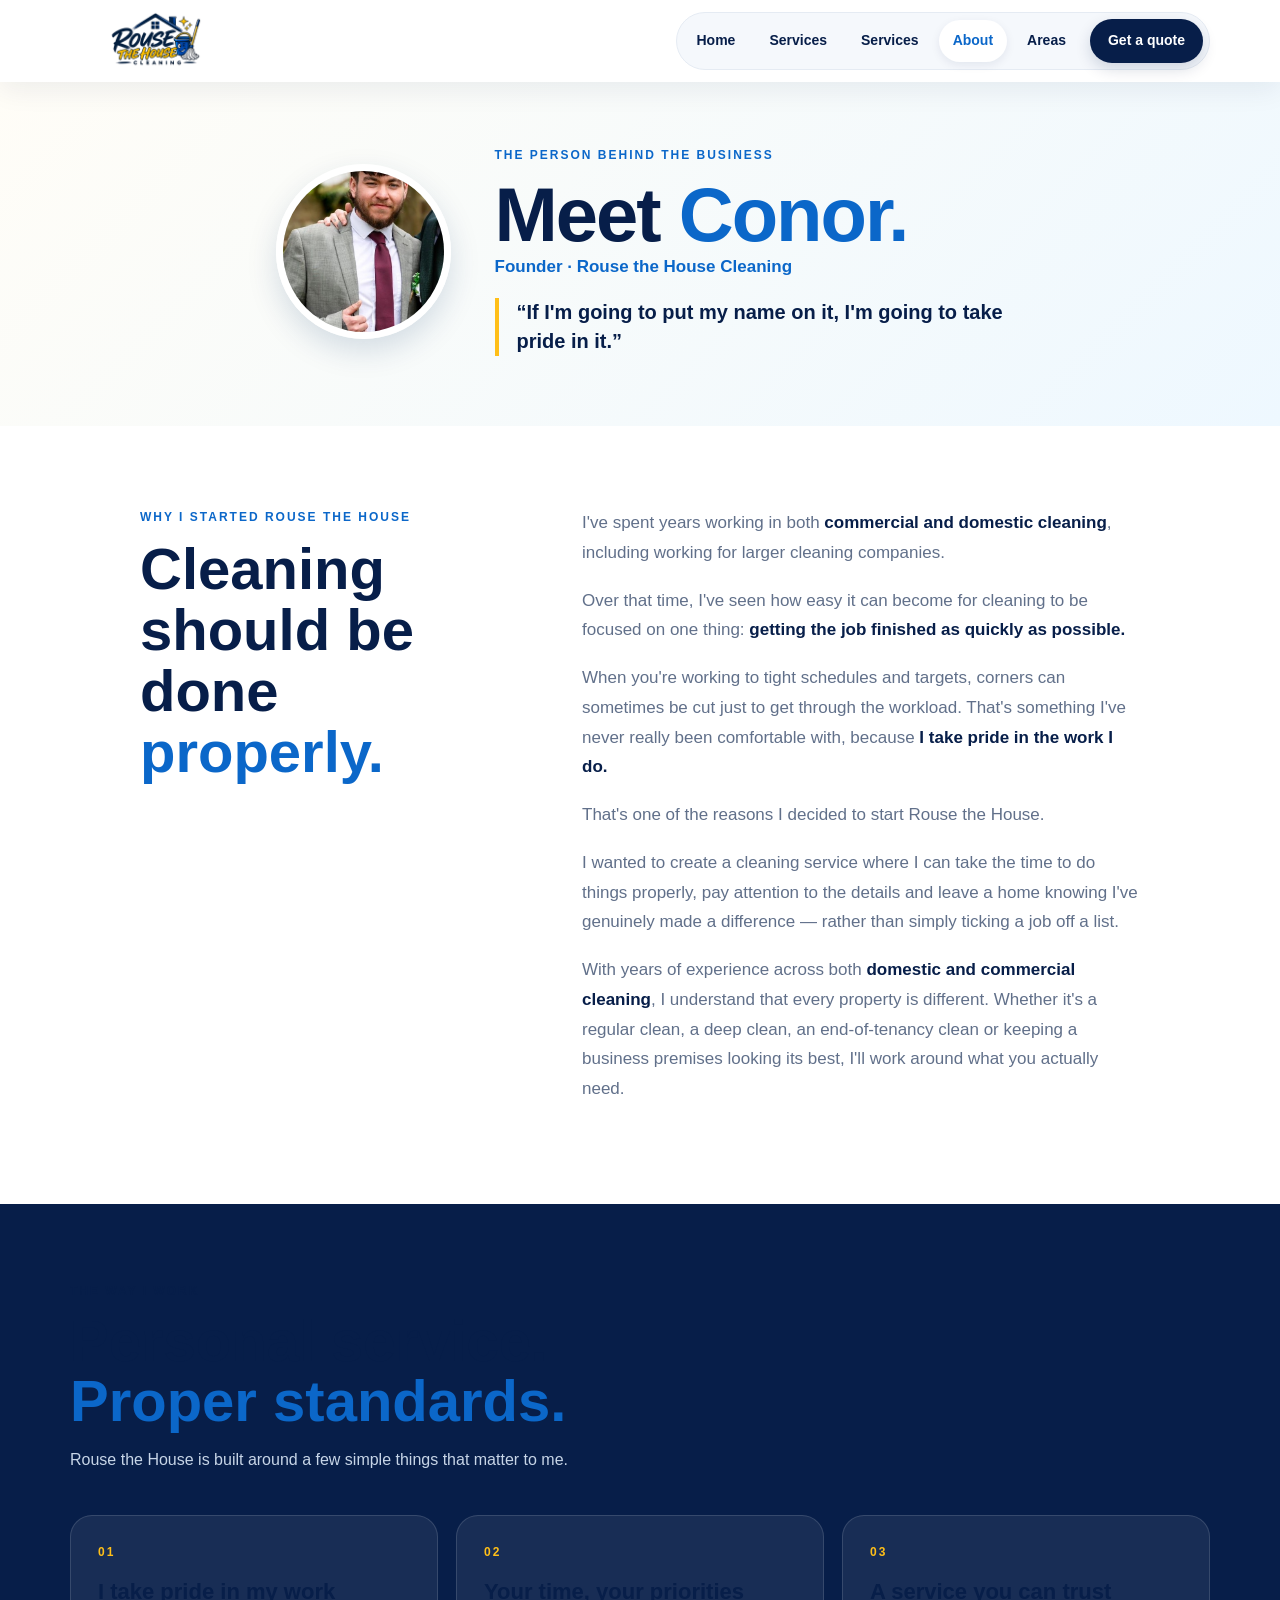
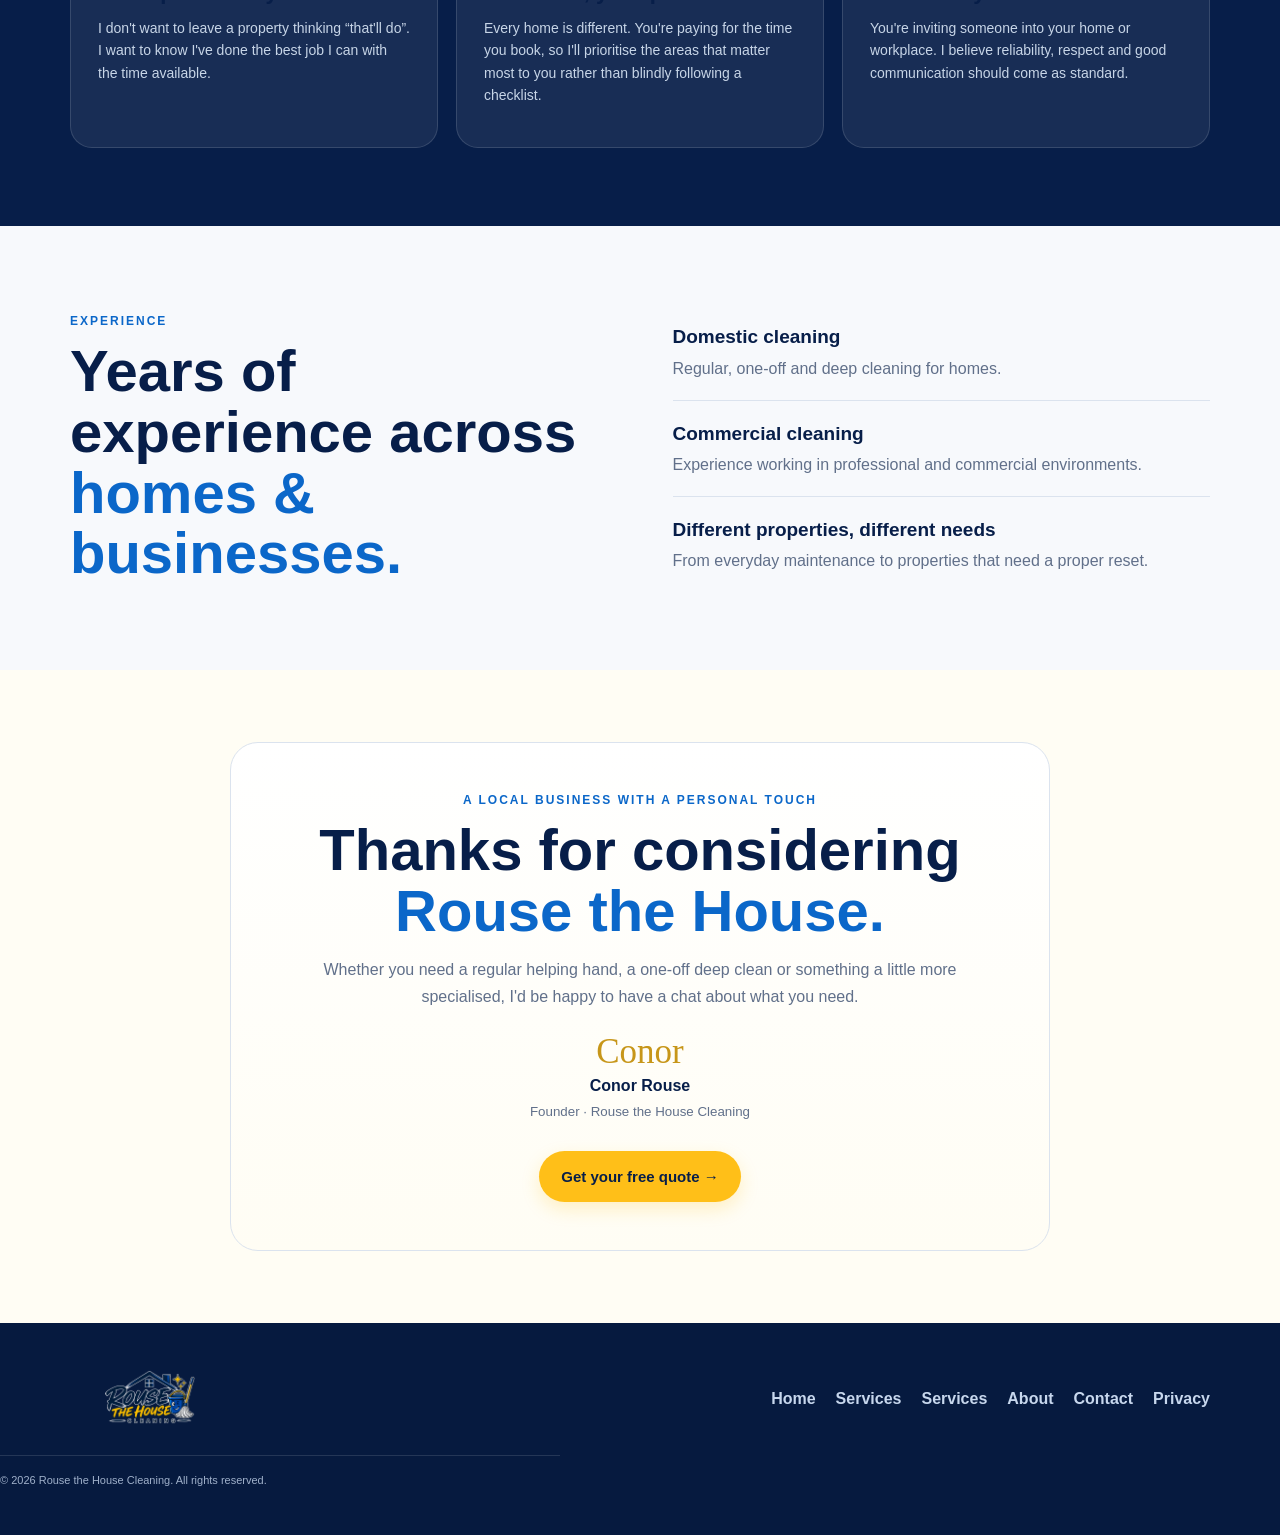
==== about.html @ fe98cf87 "Add files via upload" ====
<!doctype html>
<html lang="en-GB">
<head>
<meta charset="utf-8">
<meta name="viewport" content="width=device-width,initial-scale=1">
<meta name="description" content="Meet Conor, founder of Rouse the House Cleaning. Years of domestic and commercial cleaning experience, with pride in doing the job properly.">
<title>About Conor | Rouse the House Cleaning</title>
<link rel="stylesheet" href="style.css"><link rel="icon" type="image/png" href="favicon.png">
</head>
<body>

<header>
  <div class="wrap nav">
    <a class="brand" href="index.html">
      <img class="brandLogo" src="rouse-the-house-logo.png" alt="Rouse the House Cleaning">
    </a>
    <button class="menu" aria-label="Open navigation"><span></span><span></span><span></span></button>
    <nav>
      <a href="index.html">Home</a>
      <a href="index.html#services">Services</a>
      <a href="services.html">Services</a>
      <a class="active" href="about.html">About</a>
      <a href="index.html#areas">Areas</a>
      <a class="navbtn" href="index.html#contact">Get a quote</a>
    </nav>
  </div>
</header>

<main>

<section class="aboutIntro">
  <div class="wrap">
    <div class="aboutIntroInner">
      <div class="aboutPortrait">
        <img src="conor-about.jpg" alt="Conor Rouse, founder of Rouse the House Cleaning">
      </div>

      <div class="aboutIdentity">
        <p class="eyebrow blue">THE PERSON BEHIND THE BUSINESS</p>
        <h1>Meet <em>Conor.</em></h1>
        <h2>Founder · Rouse the House Cleaning</h2>
        <p class="introQuote">“If I'm going to put my name on it, I'm going to take pride in it.”</p>
      </div>
    </div>
  </div>
</section>

<section class="aboutStory">
  <div class="wrap aboutStoryGrid">
    <div class="storyHeading">
      <p class="eyebrow blue">WHY I STARTED ROUSE THE HOUSE</p>
      <h2>Cleaning should be done <em>properly.</em></h2>
    </div>

    <div class="storyCopy">
      <p>I've spent years working in both <strong>commercial and domestic cleaning</strong>, including working for larger cleaning companies.</p>

      <p>Over that time, I've seen how easy it can become for cleaning to be focused on one thing: <strong>getting the job finished as quickly as possible.</strong></p>

      <p>When you're working to tight schedules and targets, corners can sometimes be cut just to get through the workload. That's something I've never really been comfortable with, because <strong>I take pride in the work I do.</strong></p>

      <p>That's one of the reasons I decided to start Rouse the House.</p>

      <p>I wanted to create a cleaning service where I can take the time to do things properly, pay attention to the details and leave a home knowing I've genuinely made a difference — rather than simply ticking a job off a list.</p>

      <p>With years of experience across both <strong>domestic and commercial cleaning</strong>, I understand that every property is different. Whether it's a regular clean, a deep clean, an end-of-tenancy clean or keeping a business premises looking its best, I'll work around what you actually need.</p>
    </div>
  </div>
</section>

<section class="aboutPrinciples">
  <div class="wrap">
    <div class="principlesIntro">
      <p class="eyebrow">THE WAY I WORK</p>
      <h2>Personal service. <em>Proper standards.</em></h2>
      <p>Rouse the House is built around a few simple things that matter to me.</p>
    </div>

    <div class="principlesGrid">
      <article>
        <span class="principleNumber">01</span>
        <h3>I take pride in my work</h3>
        <p>I don't want to leave a property thinking “that'll do”. I want to know I've done the best job I can with the time available.</p>
      </article>

      <article>
        <span class="principleNumber">02</span>
        <h3>Your time, your priorities</h3>
        <p>Every home is different. You're paying for the time you book, so I'll prioritise the areas that matter most to you rather than blindly following a checklist.</p>
      </article>

      <article>
        <span class="principleNumber">03</span>
        <h3>A service you can trust</h3>
        <p>You're inviting someone into your home or workplace. I believe reliability, respect and good communication should come as standard.</p>
      </article>
    </div>
  </div>
</section>

<section class="aboutExperience">
  <div class="wrap experienceGrid">
    <div>
      <p class="eyebrow blue">EXPERIENCE</p>
      <h2>Years of experience across <em>homes & businesses.</em></h2>
    </div>

    <div class="experiencePoints">
      <div><strong>Domestic cleaning</strong><span>Regular, one-off and deep cleaning for homes.</span></div>
      <div><strong>Commercial cleaning</strong><span>Experience working in professional and commercial environments.</span></div>
      <div><strong>Different properties, different needs</strong><span>From everyday maintenance to properties that need a proper reset.</span></div>
    </div>
  </div>
</section>

<section class="aboutClosing">
  <div class="wrap">
    <div class="closingCard">
      <p class="eyebrow blue">A LOCAL BUSINESS WITH A PERSONAL TOUCH</p>
      <h2>Thanks for considering <em>Rouse the House.</em></h2>
      <p>Whether you need a regular helping hand, a one-off deep clean or something a little more specialised, I'd be happy to have a chat about what you need.</p>
      <div class="closingSignature">
        <span class="signature">Conor</span>
        <strong>Conor Rouse</strong>
        <small>Founder · Rouse the House Cleaning</small>
      </div>
      <a class="btn yellow" href="index.html#contact">Get your free quote →</a>
    </div>
  </div>
</section>

</main>

<footer>
  <div class="wrap foot">
    <a class="brand" href="index.html">
      <img class="brandLogo" src="rouse-the-house-logo.png" alt="Rouse the House Cleaning">
    </a>
    <div class="links">
      <a href="index.html">Home</a>
      <a href="index.html#services">Services</a>
      <a href="services.html">Services</a>
      <a href="about.html">About</a>
      <a href="index.html#contact">Contact</a>
      <a href="privacy.html">Privacy</a>
    </div>
  </div>
  <div class="wrap copy">© 2026 Rouse the House Cleaning. All rights reserved.</div>
</footer>

<script>
const m=document.querySelector(".menu"),n=document.querySelector("nav");
if(m && n) m.onclick=()=>n.classList.toggle("open");
document.querySelectorAll("nav a").forEach(a=>a.onclick=()=>n.classList.remove("open"));
</script>
</body>
</html>
---- style.css ----
:root{
 --blue:#0b67c9;--deep:#071e49;--yellow:#ffbf18;--sky:#fff9e8;
 --ink:#172746;--muted:#61708a;--line:#dbe3ee;
 --blueSoft:#eaf3ff;--goldSoft:#fff5cf;
}
*{box-sizing:border-box}
html{scroll-behavior:smooth}
body{margin:0;font-family:Arial,Helvetica,sans-serif;color:var(--ink);line-height:1.55;overflow-x:hidden}
a{text-decoration:none;color:inherit}
img{max-width:100%;height:auto;display:block}
.wrap{width:min(1140px,calc(100% - 32px));margin:0 auto}
header{position:sticky;top:0;z-index:20;background:rgba(255,255,255,.97);border-bottom:1px solid var(--line)}
.nav{min-height:76px;display:flex;align-items:center;justify-content:space-between;gap:20px}
.brandLogo{width:175px;height:auto}
nav{display:flex;align-items:center;gap:26px;font-weight:800}
nav a:hover{color:var(--blue)}
.navbtn{background:var(--blue);color:#fff!important;padding:11px 18px;border-radius:30px}
.menu{display:none;border:0;background:none;font-size:28px;color:var(--deep)}

.hero{background:linear-gradient(135deg,#eefaff,#cdeeff);padding:70px 0}
.heroGrid{display:grid;grid-template-columns:1.05fr .95fr;gap:55px;align-items:center}
.eyebrow{font-size:12px;letter-spacing:2px;font-weight:900;margin:0 0 10px;color:var(--deep)}
.blue{color:var(--blue)}
.yellowText{color:var(--yellow)}
h1,h2,h3{font-family:Arial,Helvetica,sans-serif;line-height:1.05;margin:0}
h1{font-size:clamp(50px,7vw,82px);color:var(--deep);letter-spacing:-2px}
h1 em,h2 em{font-style:normal;color:var(--blue)}
h2{font-size:clamp(40px,5vw,60px);color:var(--deep)}
h3{font-size:25px;color:var(--deep)}
.lead{font-size:19px;color:#4e6280;max-width:620px;margin:20px 0 28px}
.actions{display:flex;gap:12px;flex-wrap:wrap}
.btn{display:inline-flex;align-items:center;justify-content:center;border:0;border-radius:30px;padding:14px 22px;font-weight:900;font-size:15px;cursor:pointer}
.yellow{background:var(--yellow);color:var(--deep)}
.white{background:#fff;color:var(--deep)}
.stats{display:flex;gap:24px;margin-top:30px}
.stats span{border-left:3px solid var(--yellow);padding-left:10px;font-size:11px;color:var(--muted)}
.stats b{display:block;font-size:16px;color:var(--ink)}
.logoCard{background:linear-gradient(145deg,#e9f8ff,#b9e8ff);border:2px solid #8bdcff;border-radius:30px;padding:30px;min-height:420px;display:flex;flex-direction:column;align-items:center;justify-content:center;text-align:center}
.heroLogo{width:min(100%,470px);max-height:355px;object-fit:contain}
.logoCard p{margin:12px 0 0;font-weight:800;color:var(--deep);font-size:15px}

.intro{padding:78px 0 35px}
.two{display:grid;grid-template-columns:1fr 1fr;gap:65px;align-items:center}
.intro p:last-child,.light p:last-child{font-size:18px;color:var(--muted)}
.section{padding:75px 0}
.heading{text-align:center;max-width:680px;margin:0 auto 38px}
.heading>p:last-child{color:var(--muted);font-size:18px}
.cards{display:grid;grid-template-columns:repeat(3,1fr);gap:18px}
.cards article{border:1px solid var(--line);border-radius:22px;padding:25px;background:#fff}
.cards article:first-child{border:2px solid var(--yellow)}
.cards article>span{font-size:30px}
.cards p{color:var(--muted)}
.cards a{font-weight:900;color:var(--blue)}

.dark{padding:78px 0;background:var(--deep);color:#fff}
.dark h2{color:#fff}
.dark h2 em{color:var(--yellow)}
.copy{font-size:18px;color:#c8d8ee;max-width:560px;margin:20px 0 26px}
.promises{display:grid;gap:13px}
.promises>div{background:rgba(255,255,255,.06);border:1px solid rgba(255,255,255,.1);border-radius:17px;padding:16px;color:var(--yellow);font-size:24px;display:flex;gap:12px;align-items:flex-start}
.promises span{font-size:15px;color:#fff}
.promises small{display:block;color:#b9cae1;font-size:12px;margin-top:3px}
.light{background:var(--sky)}
.pills{display:flex;gap:10px;flex-wrap:wrap;justify-content:center}
.pills span{background:#fff;padding:11px 16px;border-radius:30px;font-weight:900;color:var(--deep);border:1px solid #cce5f8}

.yellowBand{background:var(--yellow);padding:40px 0}
.band{display:flex;align-items:center;justify-content:space-between;gap:25px}
.band h2{font-size:46px}
.darkBtn{background:var(--deep);color:#fff}

.contact>div:first-child>p:not(.eyebrow){color:var(--muted);font-size:18px}
.details{display:grid;gap:10px;margin-top:24px;font-weight:800}
.details a{color:var(--blue)}
form{background:#fff;border:1px solid var(--line);border-radius:24px;padding:26px;display:grid;gap:14px}
label{font-size:14px;font-weight:900;color:var(--deep)}
input,select,textarea{display:block;width:100%;margin-top:5px;border:1px solid #cbdced;border-radius:11px;padding:11px 12px;font:inherit;background:#fbfdff}
textarea{resize:vertical}
.full{width:100%}
form small{color:var(--muted);font-size:11px}
form small a{color:var(--blue);font-weight:900}

footer{background:#041a3c;color:#c7d7ed;padding:45px 0 20px}
.foot{display:flex;justify-content:space-between;align-items:center;gap:25px}
.foot .brandLogo{width:160px}
.links{display:flex;gap:20px;font-weight:800}
.links a:hover{color:var(--yellow)}
footer .copy{border-top:1px solid rgba(255,255,255,.12);margin-top:25px;padding-top:16px;font-size:11px}

@media(max-width:850px){
 .wrap{width:calc(100% - 28px)}
 .nav{min-height:70px}
 .brandLogo{width:160px}
 .menu{display:block}
 nav{display:none;position:absolute;top:70px;left:0;right:0;background:#fff;padding:18px 20px;flex-direction:column;align-items:stretch;gap:0;border-bottom:1px solid var(--line)}
 nav.open{display:flex}
 nav a{padding:13px 5px}
 .hero{padding:50px 0}
 .heroGrid,.two{grid-template-columns:1fr;gap:38px}
 .heroGrid>div:first-child{min-width:0}
 h1{font-size:58px;letter-spacing:-1px}
 .lead{font-size:17px}
 .logoCard{min-height:350px;padding:24px 14px}
 .heroLogo{max-height:290px}
 .stats{display:grid;grid-template-columns:repeat(2,1fr);gap:12px}
 .stats span:last-child{grid-column:1/-1}
 .section,.intro{padding:60px 0 25px}
 .cards{grid-template-columns:1fr 1fr}
 .dark{padding:65px 0}
 .band{align-items:flex-start}
}
@media(max-width:560px){
 .brandLogo{width:150px}
 .hero{padding:42px 0}
 h1{font-size:51px}
 h2{font-size:42px}
 .eyebrow{font-size:10px;letter-spacing:1.5px}
 .actions{display:grid;grid-template-columns:1fr}
 .actions .btn{width:100%}
 .stats{grid-template-columns:1fr 1fr}
 .stats span:last-child{grid-column:auto}
 .stats span{font-size:10px}
 .stats b{font-size:14px}
 .logoCard{min-height:300px;border-radius:24px;padding:18px 10px}
 .heroLogo{max-height:245px}
 .logoCard p{font-size:12px}
 .cards{grid-template-columns:1fr}
 .cards article{padding:21px}
 .promises>div{font-size:21px}
 .band{display:grid;grid-template-columns:1fr;gap:18px}
 .band h2{font-size:38px}
 .foot{display:grid;grid-template-columns:1fr;gap:20px}
 .links{flex-wrap:wrap;gap:14px;font-size:14px}
}


nav a.active{color:var(--blue)}
.offer{display:inline-block;background:#fff;border:1px solid #bfe5fb;border-left:4px solid var(--yellow);padding:11px 15px;border-radius:12px;color:var(--deep);font-size:14px;box-shadow:0 8px 20px rgba(6,45,104,.06)}
.offer strong{font-weight:900}
.aboutHero{background:linear-gradient(135deg,#fffdf7,#eef8ff);padding:72px 0 80px}
.aboutGrid{display:grid;grid-template-columns:1fr .85fr;gap:70px;align-items:center}
.aboutCopy h1{font-size:clamp(48px,6vw,72px)}
.aboutCopy>p:not(.eyebrow){font-size:17px;color:#4e6280}
.goldLine{width:55px;height:3px;background:var(--yellow);margin:25px 0}
.closing{font-weight:900!important;color:var(--deep)!important;font-size:18px!important}
.aboutPhotoWrap{position:relative;padding-bottom:28px}
.aboutPhoto{width:100%;aspect-ratio:4/5;object-fit:cover;object-position:center top;border-radius:28px;box-shadow:0 20px 45px rgba(6,45,104,.16)}
.founderCard{position:absolute;left:20px;right:20px;bottom:0;background:var(--deep);color:#fff;border-radius:18px;padding:17px 22px;box-shadow:0 14px 30px rgba(6,45,104,.2)}
.founderCard strong,.founderCard span{display:block}
.founderCard span{color:var(--yellow);font-size:13px;margin-top:3px}
.signature{font-family:cursive;font-size:30px;color:var(--yellow);line-height:1;margin-bottom:5px}
.aboutValues{padding:75px 0 65px;background:#fff}
.valueGrid{display:grid;grid-template-columns:repeat(4,1fr);gap:0;margin-top:40px}
.valueGrid article{padding:10px 28px;text-align:center;border-right:1px solid var(--line)}
.valueGrid article:last-child{border-right:0}
.valueIcon{font-size:42px;color:#c79619;margin-bottom:10px}
.valueGrid h3{font-size:20px}
.valueGrid p{color:var(--muted);font-size:14px}
.aboutEnd{text-align:center;margin-top:40px;padding-top:25px;border-top:1px solid var(--line)}
.aboutEnd strong{display:block;color:var(--deep);font-size:20px}
.aboutEnd span{color:var(--muted)}
.priceHero{background:linear-gradient(135deg,#eefaff,#d9efff);padding:70px 0}
.priceHero h1{font-size:clamp(52px,7vw,78px)}
.rateBox{display:grid;grid-template-columns:1fr 1fr;gap:16px;max-width:760px;margin-top:30px}
.rateBox>div{background:#fff;border:1px solid var(--line);border-radius:20px;padding:24px}
.rateBox span,.rateBox small{display:block;color:var(--muted)}
.rateBox strong{display:block;font-size:52px;line-height:1;color:var(--deep);margin:7px 0}
.rateBox .newClient{border:2px solid var(--yellow);background:#fffef1}
.rateBox .newClient strong{color:var(--blue)}
.includedGrid,.specialGrid,.extraGrid{display:grid;grid-template-columns:repeat(3,1fr);gap:18px}
.includedGrid article,.specialCard,.extraGrid article{border:1px solid var(--line);border-radius:22px;padding:24px;background:#fff}
.includedGrid h3,.specialCard h3,.extraGrid h3{font-size:23px}
.includedGrid ul{padding-left:20px;color:var(--muted);margin-bottom:0}
.includedGrid li{margin:7px 0}
.deepList{display:grid;grid-template-columns:repeat(2,1fr);gap:12px;max-width:850px;margin:0 auto}
.deepList div{background:#fff;border:1px solid var(--line);border-radius:14px;padding:14px 17px;font-weight:800;color:var(--deep)}
.note{color:var(--muted);font-size:13px;text-align:center;margin:22px auto 0;max-width:800px}
.from{font-size:28px;font-weight:900;color:var(--blue);margin:8px 0 12px}
.extraGrid article strong{display:block;font-size:26px;color:var(--blue);margin:8px 0}
.extraGrid article p,.specialCard p{color:var(--muted)}
@media(max-width:850px){
 .aboutGrid{grid-template-columns:1fr;gap:42px}
 .valueGrid{grid-template-columns:1fr 1fr}
 .valueGrid article:nth-child(2){border-right:0}
 .valueGrid article{border-bottom:1px solid var(--line);padding:20px}
 .rateBox,.includedGrid,.specialGrid,.extraGrid{grid-template-columns:1fr}
}
@media(max-width:560px){
 .aboutHero,.priceHero{padding:48px 0 58px}
 .aboutCopy h1,.priceHero h1{font-size:50px}
 .aboutCopy>p:not(.eyebrow){font-size:16px}
 .aboutPhoto{aspect-ratio:1/1.18}
 .founderCard{left:12px;right:12px;padding:14px 17px}
 .valueGrid{grid-template-columns:1fr}
 .valueGrid article{border-right:0!important}
 .deepList{grid-template-columns:1fr}
 .rateBox strong{font-size:44px}
}

/* About page — personal founder layout */
.aboutIntro{
  background:linear-gradient(135deg,#fffdf7 0%,#eef8ff 100%);
  padding:64px 0 70px;
}
.aboutIntroInner{
  display:flex;
  align-items:center;
  justify-content:center;
  gap:44px;
  max-width:820px;
  margin:0 auto;
}
.aboutPortrait{
  flex:0 0 175px;
  width:175px;
  height:175px;
  border-radius:50%;
  overflow:hidden;
  border:7px solid #fff;
  box-shadow:0 12px 30px rgba(6,45,104,.15);
}
.aboutPortrait img{
  width:100%;
  height:100%;
  object-fit:cover;
  object-position:center center;
}
.aboutIdentity h1{
  font-size:clamp(52px,7vw,76px);
  margin:0 0 4px;
}
.aboutIdentity h2{
  margin:0;
  font-size:17px;
  color:var(--blue);
  font-weight:800;
}
.introQuote{
  max-width:510px;
  margin:22px 0 0;
  padding-left:18px;
  border-left:4px solid var(--yellow);
  font-size:20px;
  line-height:1.45;
  color:var(--deep);
  font-weight:800;
}
.aboutStory{
  padding:82px 0;
  background:#fff;
}
.aboutStoryGrid{
  display:grid;
  grid-template-columns:.8fr 1.2fr;
  gap:70px;
  max-width:1000px;
}
.storyHeading h2{
  font-size:clamp(40px,5vw,58px);
  line-height:1.05;
  margin-top:12px;
}
.storyCopy p{
  color:var(--muted);
  font-size:17px;
  line-height:1.75;
  margin:0 0 18px;
}
.storyCopy strong{color:var(--deep)}
.aboutPrinciples{
  background:var(--deep);
  color:#fff;
  padding:78px 0;
}
.principlesIntro{
  max-width:650px;
  margin-bottom:42px;
}
.principlesIntro h2{
  font-size:clamp(40px,5vw,58px);
  line-height:1.05;
  margin:10px 0 14px;
}
.principlesIntro>p:last-child{color:#c7d5e7;font-size:16px}
.principlesGrid{
  display:grid;
  grid-template-columns:repeat(3,1fr);
  gap:18px;
}
.principlesGrid article{
  background:rgba(255,255,255,.07);
  border:1px solid rgba(255,255,255,.13);
  border-radius:22px;
  padding:27px;
}
.principleNumber{
  display:block;
  color:var(--yellow);
  font-size:12px;
  font-weight:900;
  letter-spacing:2px;
  margin-bottom:18px;
}
.principlesGrid h3{font-size:22px;margin-bottom:10px}
.principlesGrid p{color:#c7d5e7;line-height:1.6;font-size:14px}
.aboutExperience{
  padding:78px 0;
  background:#f7fbff;
}
.experienceGrid{
  display:grid;
  grid-template-columns:1fr 1fr;
  gap:65px;
  align-items:center;
}
.experienceGrid h2{
  font-size:clamp(40px,5vw,58px);
  line-height:1.05;
  margin-top:10px;
}
.experiencePoints>div{
  padding:18px 0;
  border-bottom:1px solid var(--line);
}
.experiencePoints>div:last-child{border-bottom:0}
.experiencePoints strong{display:block;font-size:19px;color:var(--deep)}
.experiencePoints span{display:block;color:var(--muted);margin-top:5px}
.aboutClosing{
  padding:72px 0;
  background:#fff;
}
.closingCard{
  max-width:820px;
  margin:0 auto;
  text-align:center;
  border:1px solid var(--line);
  border-radius:28px;
  padding:48px 30px;
  background:linear-gradient(180deg,#fff,#fffdf4);
}
.closingCard h2{
  font-size:clamp(40px,5vw,58px);
  line-height:1.05;
  margin:10px auto 16px;
}
.closingCard>p:not(.eyebrow){
  max-width:650px;
  margin:0 auto 24px;
  color:var(--muted);
  line-height:1.65;
}
.closingSignature{
  margin:22px 0 28px;
}
.closingSignature .signature{
  display:block;
  font-family:cursive;
  color:#c79619;
  font-size:35px;
  line-height:1;
}
.closingSignature strong,.closingSignature small{display:block}
.closingSignature strong{color:var(--deep);margin-top:5px}
.closingSignature small{color:var(--muted);margin-top:3px}
@media(max-width:760px){
  .aboutIntro{padding:48px 0 55px}
  .aboutIntroInner{gap:24px;justify-content:flex-start}
  .aboutPortrait{flex-basis:145px;width:145px;height:145px}
  .aboutIdentity h1{font-size:50px}
  .aboutIdentity h2{font-size:14px}
  .introQuote{font-size:16px;margin-top:14px;padding-left:12px}
  .aboutStory{padding:60px 0}
  .aboutStoryGrid,.experienceGrid{grid-template-columns:1fr;gap:32px}
  .storyHeading h2,.experienceGrid h2{font-size:42px}
  .principlesGrid{grid-template-columns:1fr}
  .aboutPrinciples,.aboutExperience{padding:60px 0}
}
@media(max-width:480px){
  .aboutIntroInner{flex-direction:column;text-align:center}
  .aboutPortrait{width:135px;height:135px;flex-basis:135px}
  .aboutIdentity .eyebrow{margin-bottom:5px}
  .introQuote{margin:16px auto 0;text-align:left;max-width:330px}
  .storyCopy p{font-size:16px}
  .closingCard{padding:38px 20px}
}

/* ===== Rouse the House refreshed brand ===== */
body{background:#fff;color:var(--ink)}
header{background:rgba(255,255,255,.97);border-bottom:2px solid #edf0f5}
.brandLogo{width:190px;max-height:62px;object-fit:contain}
nav a{color:var(--deep)}
.navbtn{background:var(--deep);box-shadow:0 5px 14px rgba(7,30,73,.15)}
.navbtn:hover{background:var(--blue)}
.hero{
  background:
    radial-gradient(circle at 90% 10%,rgba(255,191,24,.22),transparent 28%),
    linear-gradient(135deg,#fffdf4 0%,#eef5ff 100%);
}
.heroGrid{gap:42px}
.eyebrow{color:var(--deep)}
.eyebrow.blue{color:var(--blue)}
h1,h2,h3{color:var(--deep)}
h1 em,h2 em{color:var(--blue)}
.btn.yellow{background:var(--yellow);color:var(--deep);box-shadow:0 7px 18px rgba(255,191,24,.22)}
.btn.yellow:hover{transform:translateY(-1px);filter:brightness(.98)}
.btn.white{border:1px solid var(--line)}
.logoCard{
  background:linear-gradient(145deg,#fffdf5,#eef5ff);
  border:2px solid #f1d36a;
  box-shadow:0 18px 40px rgba(7,30,73,.10);
}
.logoCard .heroLogo{width:min(100%,500px);max-height:380px}
.intro{background:#fff}
.cards article{box-shadow:0 10px 25px rgba(7,30,73,.045);transition:.2s ease}
.cards article:hover{transform:translateY(-3px);box-shadow:0 15px 30px rgba(7,30,73,.09)}
.cards article:first-child{border-color:var(--yellow)}
.cards a{color:var(--blue)}
.dark{background:var(--deep)}
.dark h2{color:#fff}
.dark h2 em{color:var(--yellow)}
.dark .copy{color:#cbd7e8}
.yellowBand{background:var(--yellow)}
.yellowBand h2{color:var(--deep)}
.darkBtn{background:var(--deep);color:#fff}
.light{background:#f7f9fc}
.pills span{
  background:#fff;border:1px solid #e0e6ef;color:var(--deep);
  box-shadow:0 5px 14px rgba(7,30,73,.04)
}
form{border:1px solid #e0e6ef;box-shadow:0 12px 30px rgba(7,30,73,.06)}
form input,form select,form textarea{border-color:#d6dfeb;background:#fff}
form input:focus,form select:focus,form textarea:focus{border-color:var(--blue);outline:3px solid rgba(11,103,201,.10)}
footer{background:#061a3f}
footer a:hover{color:var(--yellow)}
.copy{color:#9fb0ca}
.priceHero{background:
 radial-gradient(circle at 88% 15%,rgba(255,191,24,.22),transparent 25%),
 linear-gradient(135deg,#fffdf4,#edf4ff)}
.rateBox .newClient{border-color:var(--yellow);background:#fffdf0}
.rateBox .newClient strong{color:var(--blue)}
.extraGrid article strong,.from{color:var(--blue)}
.aboutPrinciples{background:var(--deep)}
.aboutClosing{background:#fffdf4}
.aboutExperience{background:#f7f9fc}
@media(max-width:760px){
 .brandLogo{width:155px;max-height:55px}
 .logoCard{min-height:330px;padding:22px}
 .logoCard .heroLogo{max-height:275px}
}

/* ===== Modern floating navigation ===== */
header{
  position:sticky;
  top:0;
  z-index:1000;
  background:rgba(255,255,255,.88);
  backdrop-filter:blur(18px);
  -webkit-backdrop-filter:blur(18px);
  border:0;
  box-shadow:0 8px 28px rgba(7,30,73,.07);
}
.nav{
  min-height:82px;
  display:flex;
  align-items:center;
  justify-content:space-between;
  gap:24px;
}
.brand{
  display:flex;
  align-items:center;
  flex-shrink:0;
}
.brandLogo{
  width:172px;
  height:auto;
  max-height:62px;
  object-fit:contain;
}
nav{
  display:flex;
  align-items:center;
  gap:6px;
  padding:6px;
  background:#f5f8fc;
  border:1px solid #e5ebf3;
  border-radius:999px;
}
nav a{
  color:var(--deep);
  font-size:14px;
  font-weight:800;
  text-decoration:none;
  padding:10px 14px;
  border-radius:999px;
  transition:all .18s ease;
  white-space:nowrap;
}
nav a:hover,
nav a.active{
  background:#fff;
  color:var(--blue);
  box-shadow:0 3px 10px rgba(7,30,73,.08);
}
nav .navbtn{
  background:var(--deep);
  color:#fff;
  padding:11px 18px;
  margin-left:4px;
  box-shadow:0 6px 15px rgba(7,30,73,.16);
}
nav .navbtn:hover{
  background:var(--blue);
  color:#fff;
  transform:translateY(-1px);
}
.menu{
  display:none;
  width:46px;
  height:46px;
  border:1px solid #dfe7f1;
  border-radius:50%;
  background:#f5f8fc;
  color:var(--deep);
  font-size:21px;
  line-height:1;
  cursor:pointer;
}
@media(max-width:900px){
  .nav{min-height:74px}
  .brandLogo{width:150px}
  nav{gap:2px}
  nav a{padding:9px 10px;font-size:13px}
  nav .navbtn{padding:10px 13px}
}
@media(max-width:760px){
  header{background:rgba(255,255,255,.94)}
  .nav{min-height:70px}
  .brandLogo{width:145px;max-height:55px}
  .menu{display:grid;place-items:center}
  nav{
    display:none;
    position:absolute;
    top:78px;
    left:14px;
    right:14px;
    padding:10px;
    border-radius:22px;
    background:rgba(255,255,255,.98);
    box-shadow:0 18px 40px rgba(7,30,73,.15);
    border:1px solid #e1e8f1;
    flex-direction:column;
    align-items:stretch;
    gap:3px;
  }
  nav.open{display:flex}
  nav a{
    width:100%;
    text-align:left;
    padding:13px 15px;
    border-radius:13px;
    font-size:15px;
  }
  nav .navbtn{
    margin:4px 0 0;
    text-align:center;
  }
}

.menu span{
  display:block;
  width:19px;
  height:2px;
  background:var(--deep);
  border-radius:2px;
  margin:3px auto;
}

/* ===== Services page ===== */
.servicesHero{
  background:
    radial-gradient(circle at 88% 18%,rgba(255,191,24,.22),transparent 26%),
    linear-gradient(135deg,#fffdf4,#edf5ff);
  padding:72px 0 78px;
}
.servicesHero h1{
  font-size:clamp(52px,7vw,78px);
  line-height:1;
  margin:8px 0 18px;
}
.servicesHero .lead{max-width:760px}
.serviceSection{padding:78px 0}
.serviceSection.light{background:#f7f9fc}
.serviceSectionHead{max-width:760px;margin-bottom:35px}
.serviceSectionHead h2{
  font-size:clamp(40px,5vw,58px);
  line-height:1.05;
  margin:8px 0 13px;
}
.serviceCard{
  background:#fff;
  border:1px solid var(--line);
  border-radius:25px;
  padding:30px;
  box-shadow:0 10px 26px rgba(7,30,73,.05);
}
.serviceTop{
  display:flex;
  justify-content:space-between;
  align-items:flex-start;
  gap:20px;
}
.serviceCard h3{font-size:27px;margin:0 0 5px}
.servicePrice{text-align:right;flex-shrink:0}
.servicePrice strong{display:block;font-size:30px;color:var(--blue)}
.servicePrice span{font-size:12px;color:var(--muted)}
.serviceCard>p{color:var(--muted);line-height:1.65}
.includedTitle{
  margin-top:25px;
  font-size:13px;
  font-weight:900;
  letter-spacing:.08em;
  text-transform:uppercase;
  color:var(--deep);
}
.cleanList{
  display:grid;
  grid-template-columns:repeat(3,1fr);
  gap:10px 18px;
  margin:15px 0 0;
}
.cleanList div{
  padding:11px 13px;
  border:1px solid #e4eaf2;
  border-radius:12px;
  color:var(--muted);
  font-size:14px;
  background:#fbfcfe;
}
.cleanList div::first-letter{color:var(--blue)}
.newClientBox{
  margin-top:22px;
  padding:17px 20px;
  border:2px solid var(--yellow);
  background:#fffdf0;
  border-radius:16px;
  display:flex;
  align-items:center;
  justify-content:space-between;
  gap:20px;
}
.newClientBox strong{color:var(--deep)}
.newClientBox b{font-size:25px;color:var(--blue)}
.timeNote{
  margin-top:22px;
  padding:22px;
  border-radius:18px;
  background:var(--deep);
  color:#fff;
}
.timeNote h3{color:var(--yellow);margin:0 0 9px;font-size:20px}
.timeNote p{color:#d4deec;margin:0;line-height:1.65;font-size:14px}
.timeNote strong{color:#fff}
.specialServices{
  display:grid;
  grid-template-columns:repeat(3,1fr);
  gap:18px;
}
.specialService{
  background:#fff;
  border:1px solid var(--line);
  border-radius:22px;
  padding:25px;
}
.specialService h3{font-size:22px;margin:0 0 8px}
.specialService .price{font-size:25px;font-weight:900;color:var(--blue);margin-bottom:12px}
.specialService p{color:var(--muted);font-size:14px;line-height:1.6}
.extrasGrid{
  display:grid;
  grid-template-columns:repeat(4,1fr);
  gap:15px;
}
.extraCard{
  background:#fff;
  border:1px solid var(--line);
  border-radius:20px;
  padding:22px;
}
.extraCard h3{font-size:19px;margin:0 0 8px}
.extraCard strong{font-size:23px;color:var(--blue)}
.extraCard p{color:var(--muted);font-size:13px;line-height:1.5}
.serviceCta{
  text-align:center;
  padding:72px 0;
  background:var(--yellow);
}
.serviceCta h2{font-size:clamp(40px,5vw,58px);margin:8px 0 12px}
.serviceCta p{max-width:620px;margin:0 auto 25px;color:#263957}
@media(max-width:850px){
  .cleanList{grid-template-columns:repeat(2,1fr)}
  .specialServices{grid-template-columns:1fr}
  .extrasGrid{grid-template-columns:repeat(2,1fr)}
}
@media(max-width:600px){
  .servicesHero{padding:52px 0 60px}
  .serviceSection{padding:60px 0}
  .serviceTop{display:block}
  .servicePrice{text-align:left;margin-top:12px}
  .cleanList{grid-template-columns:1fr}
  .newClientBox{display:block}
  .newClientBox b{display:block;margin-top:5px}
  .extrasGrid{grid-template-columns:1fr}
}
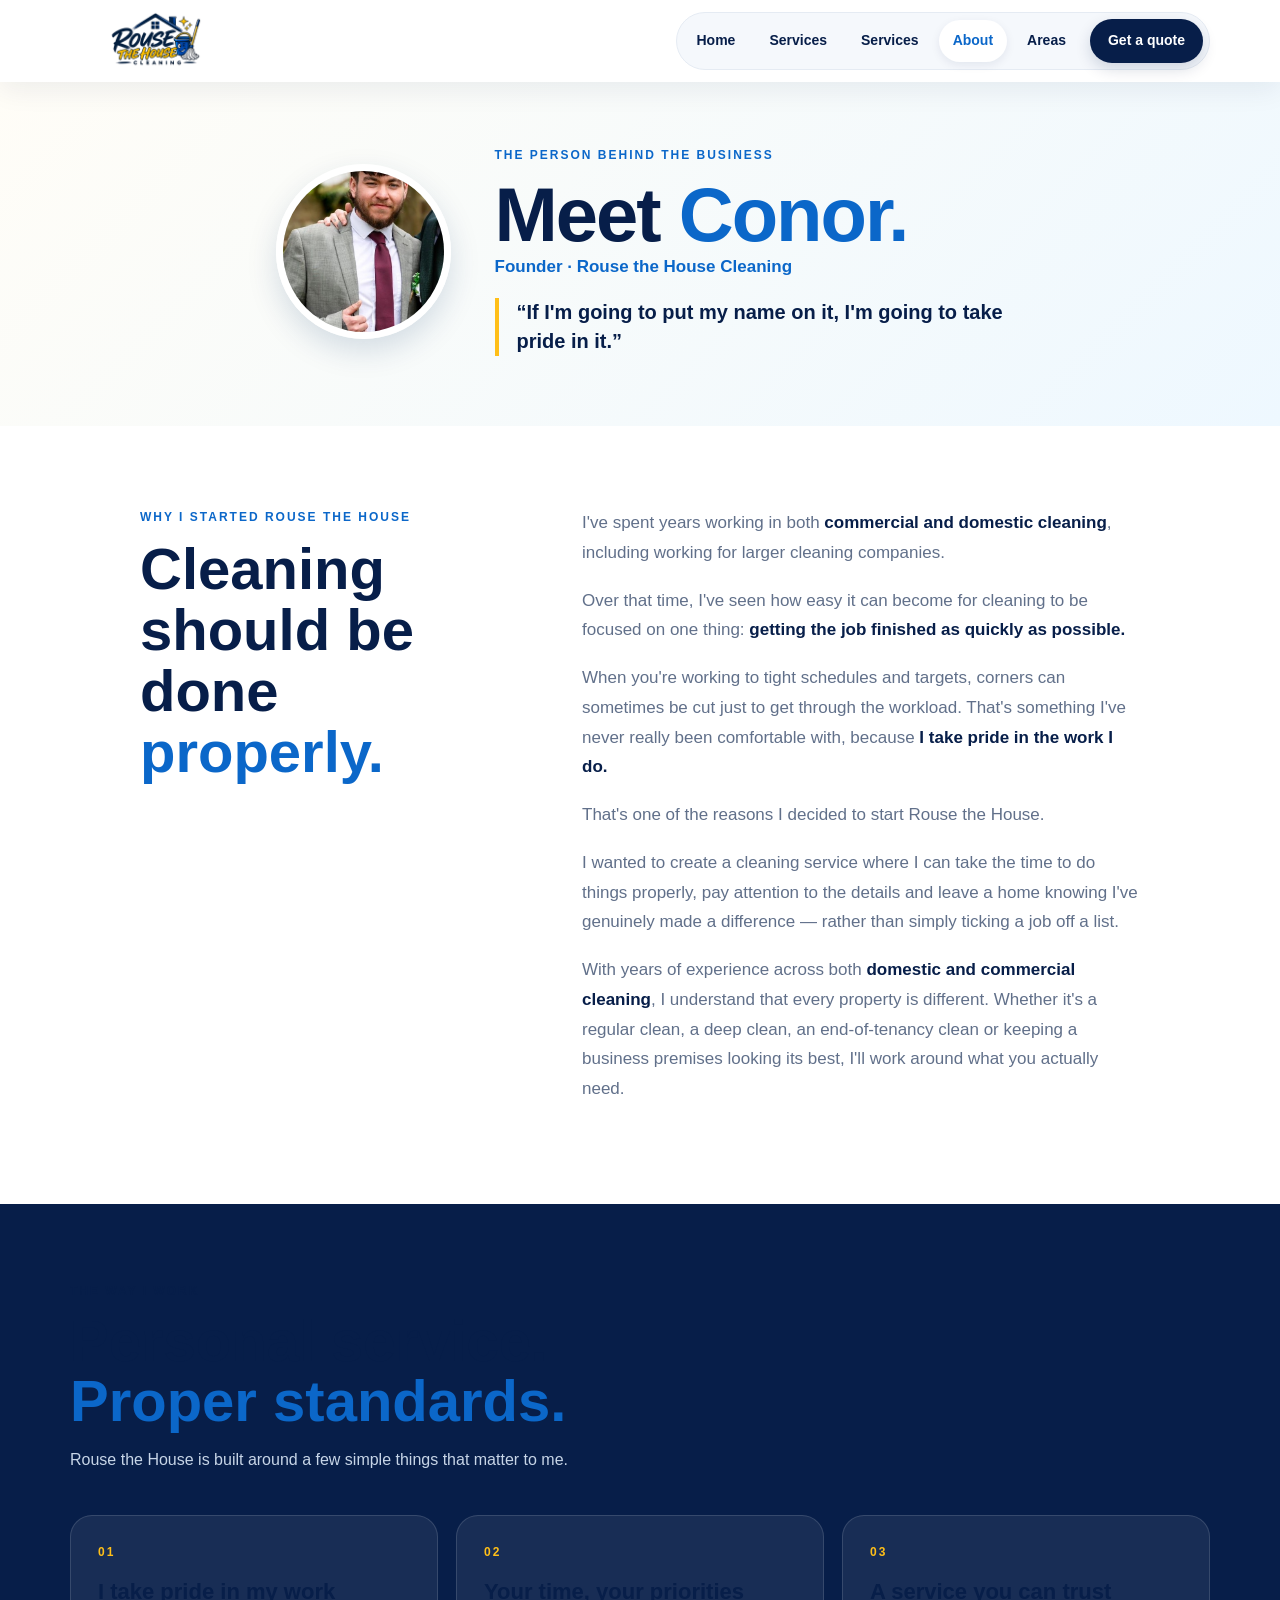
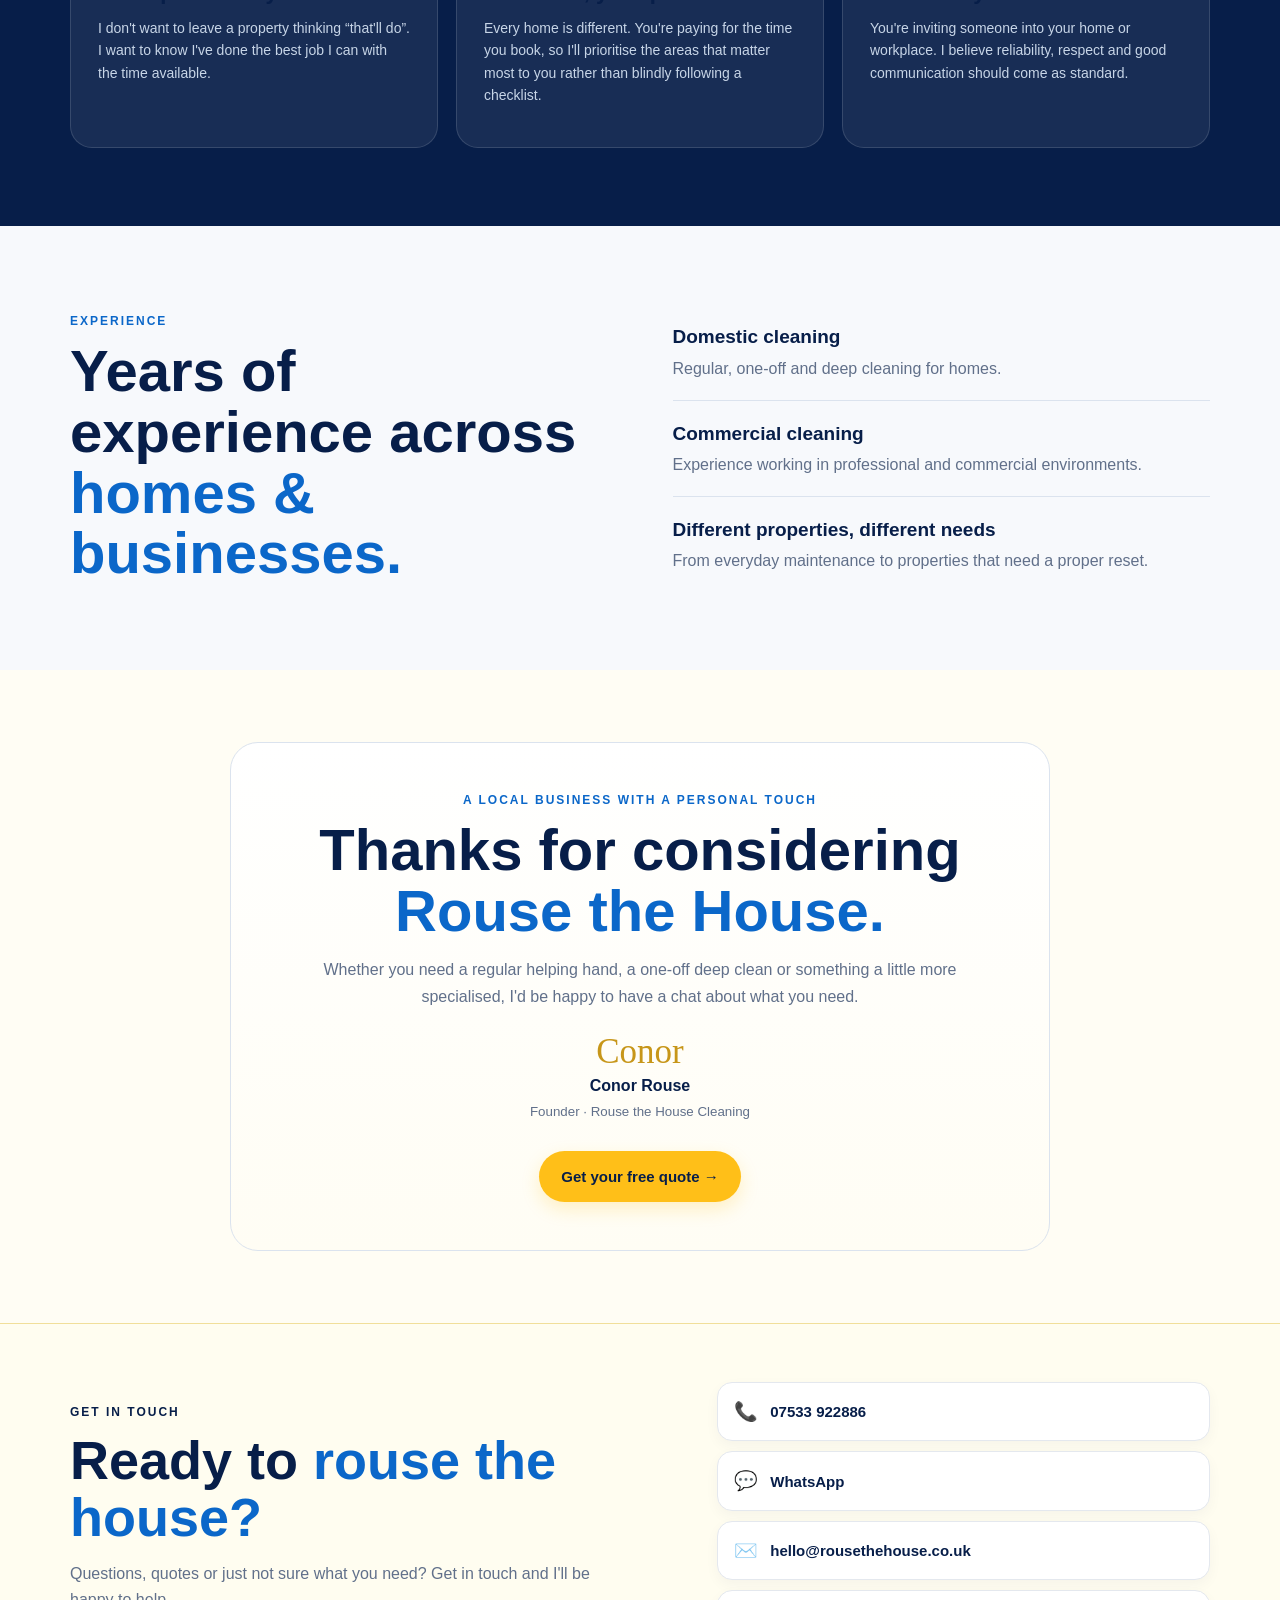
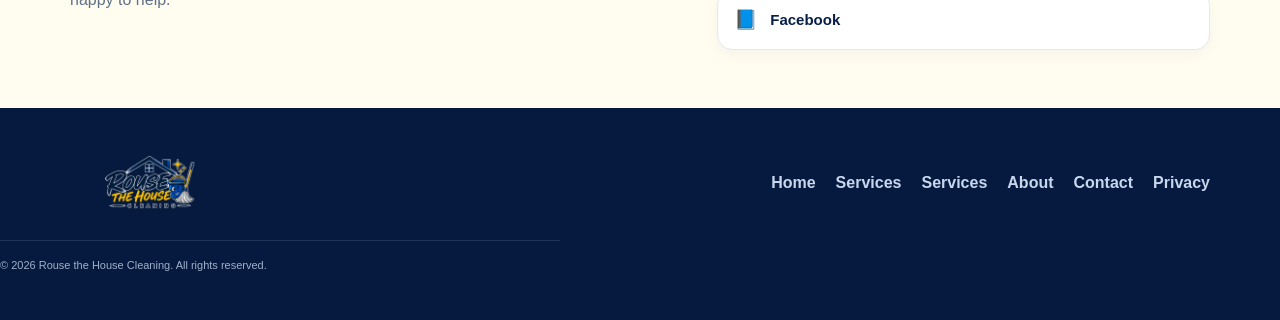
==== commit 3447c97f: "Add files via upload" ====
--- a/about.html
+++ b/about.html
@@ -131,6 +131,7 @@
 
 </main>
 
+<section class="contactFooter"><div class="wrap contactFooterInner"><div><p class="eyebrow">GET IN TOUCH</p><h2>Ready to <em>rouse the house?</em></h2><p>Questions, quotes or just not sure what you need? Get in touch and I'll be happy to help.</p></div><div class="contactFooterLinks"><a href="tel:+447533922886"><span>📞</span><strong>07533 922886</strong></a><a href="https://wa.me/447533922886"><span>💬</span><strong>WhatsApp</strong></a><a href="mailto:hello@rousethehouse.co.uk"><span>✉️</span><strong>hello@rousethehouse.co.uk</strong></a><a href="https://www.facebook.com/share/1EmfiFFutD/?mibextid=wwXIfr" target="_blank" rel="noopener"><span>📘</span><strong>Facebook</strong></a></div></div></section>
 <footer>
   <div class="wrap foot">
     <a class="brand" href="index.html">
--- a/style.css
+++ b/style.css
@@ -713,3 +713,5 @@
   .newClientBox b{display:block;margin-top:5px}
   .extrasGrid{grid-template-columns:1fr}
 }
+
+.contactFooter{background:#fffdf0;border-top:1px solid #f1df9a;padding:58px 0}.contactFooterInner{display:grid;grid-template-columns:1.1fr .9fr;gap:45px;align-items:center}.contactFooter h2{font-size:clamp(36px,5vw,54px);line-height:1.05;margin:8px 0 12px}.contactFooter p:not(.eyebrow){color:var(--muted);max-width:560px;line-height:1.6}.contactFooterLinks{display:grid;gap:10px}.contactFooterLinks a{display:flex;align-items:center;gap:12px;padding:14px 16px;border:1px solid #e4e8ee;border-radius:15px;background:#fff;color:var(--deep);text-decoration:none;box-shadow:0 5px 14px rgba(7,30,73,.04);transition:.18s ease}.contactFooterLinks a:hover{transform:translateY(-2px);border-color:var(--yellow)}.contactFooterLinks span{font-size:19px}.contactFooterLinks strong{font-size:15px}@media(max-width:700px){.contactFooter{padding:48px 0}.contactFooterInner{grid-template-columns:1fr;gap:25px}}
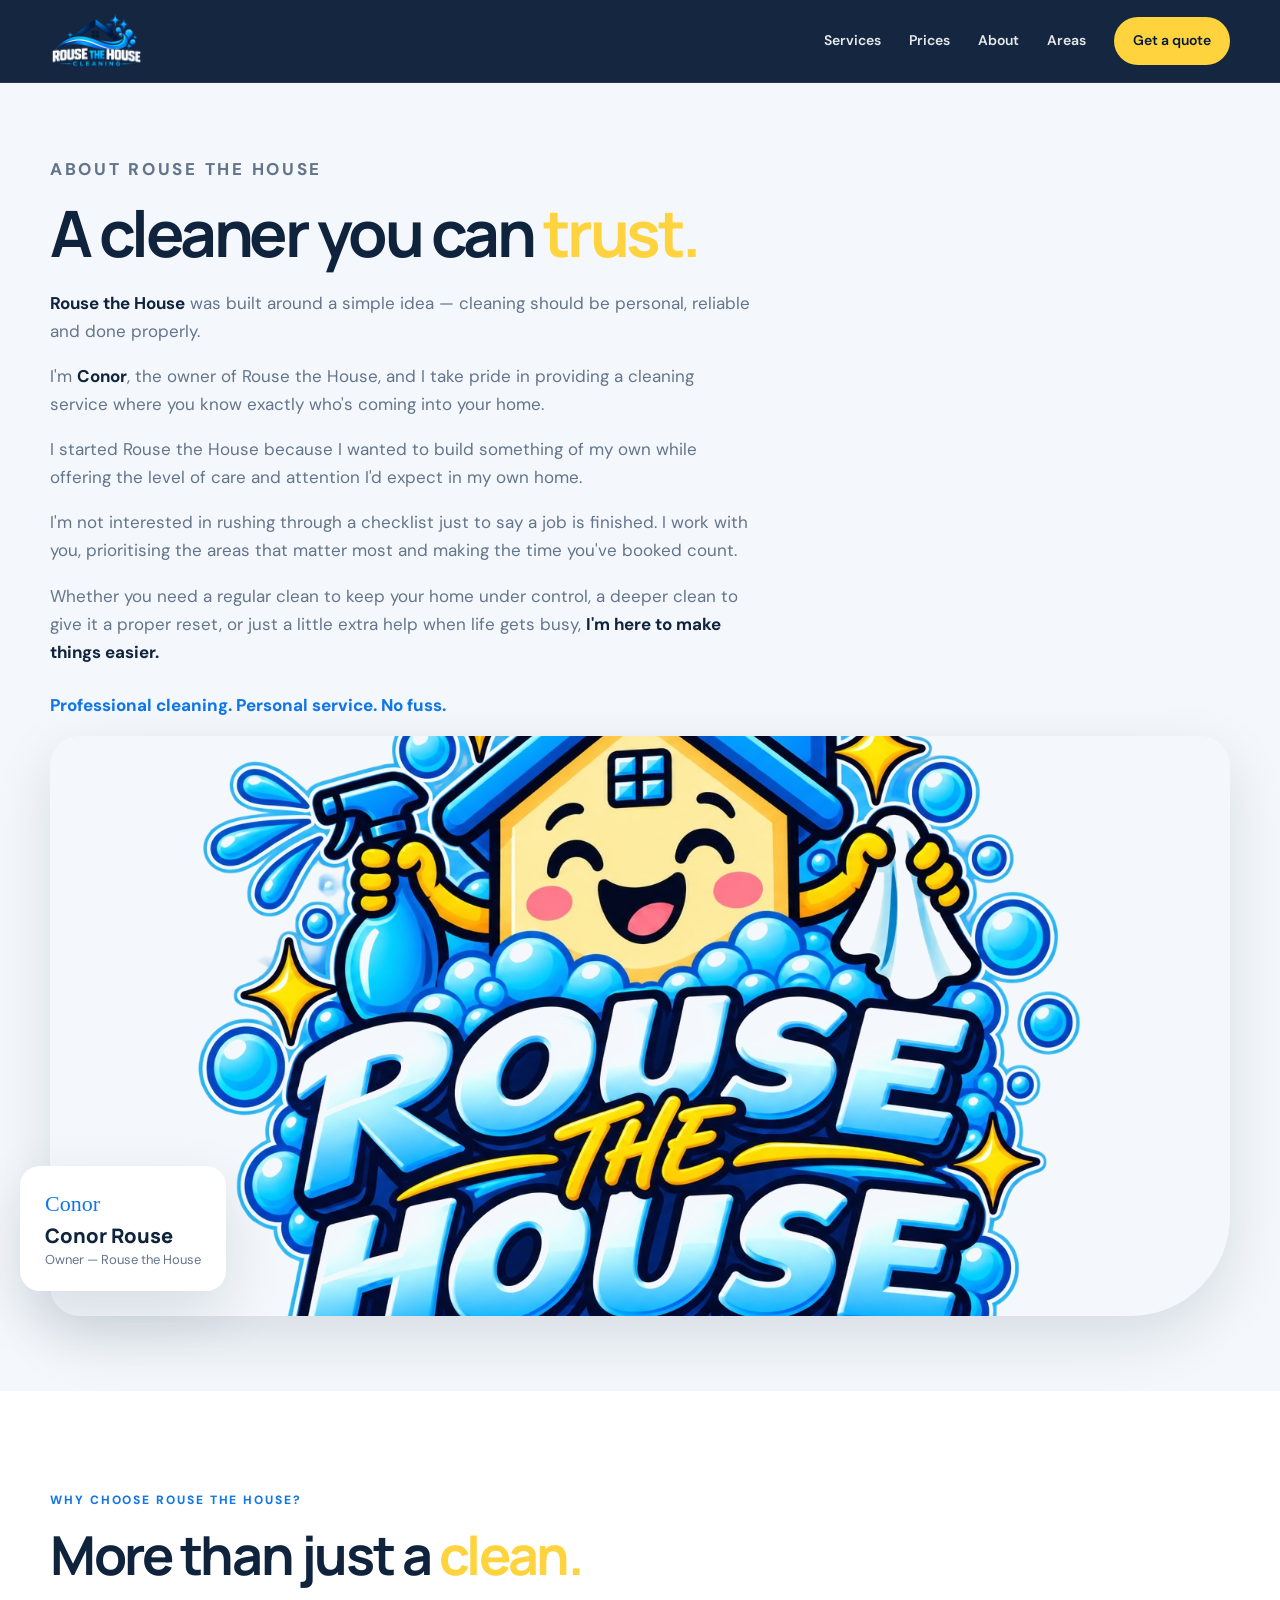
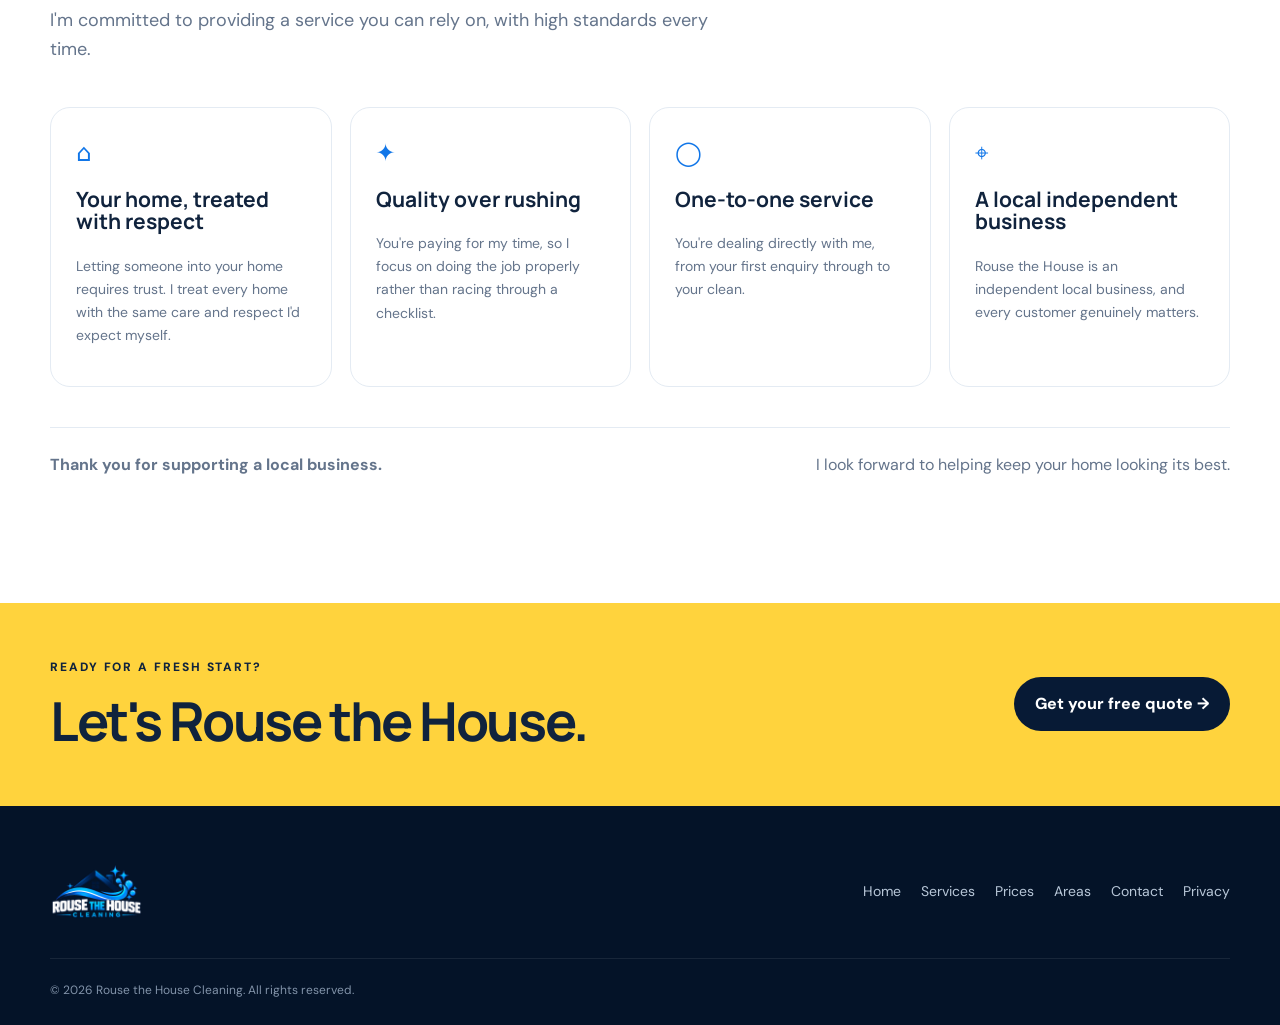
==== commit a9536c31: "Add files via upload" ====
--- a/about.html
+++ b/about.html
@@ -1,158 +1 @@
-<!doctype html>
-<html lang="en-GB">
-<head>
-<meta charset="utf-8">
-<meta name="viewport" content="width=device-width,initial-scale=1">
-<meta name="description" content="Meet Conor, founder of Rouse the House Cleaning. Years of domestic and commercial cleaning experience, with pride in doing the job properly.">
-<title>About Conor | Rouse the House Cleaning</title>
-<link rel="stylesheet" href="style.css"><link rel="icon" type="image/png" href="favicon.png">
-</head>
-<body>
-
-<header>
-  <div class="wrap nav">
-    <a class="brand" href="index.html">
-      <img class="brandLogo" src="rouse-the-house-logo.png" alt="Rouse the House Cleaning">
-    </a>
-    <button class="menu" aria-label="Open navigation"><span></span><span></span><span></span></button>
-    <nav>
-      <a href="index.html">Home</a>
-      <a href="index.html#services">Services</a>
-      <a href="services.html">Services</a>
-      <a class="active" href="about.html">About</a>
-      <a href="index.html#areas">Areas</a>
-      <a class="navbtn" href="index.html#contact">Get a quote</a>
-    </nav>
-  </div>
-</header>
-
-<main>
-
-<section class="aboutIntro">
-  <div class="wrap">
-    <div class="aboutIntroInner">
-      <div class="aboutPortrait">
-        <img src="conor-about.jpg" alt="Conor Rouse, founder of Rouse the House Cleaning">
-      </div>
-
-      <div class="aboutIdentity">
-        <p class="eyebrow blue">THE PERSON BEHIND THE BUSINESS</p>
-        <h1>Meet <em>Conor.</em></h1>
-        <h2>Founder · Rouse the House Cleaning</h2>
-        <p class="introQuote">“If I'm going to put my name on it, I'm going to take pride in it.”</p>
-      </div>
-    </div>
-  </div>
-</section>
-
-<section class="aboutStory">
-  <div class="wrap aboutStoryGrid">
-    <div class="storyHeading">
-      <p class="eyebrow blue">WHY I STARTED ROUSE THE HOUSE</p>
-      <h2>Cleaning should be done <em>properly.</em></h2>
-    </div>
-
-    <div class="storyCopy">
-      <p>I've spent years working in both <strong>commercial and domestic cleaning</strong>, including working for larger cleaning companies.</p>
-
-      <p>Over that time, I've seen how easy it can become for cleaning to be focused on one thing: <strong>getting the job finished as quickly as possible.</strong></p>
-
-      <p>When you're working to tight schedules and targets, corners can sometimes be cut just to get through the workload. That's something I've never really been comfortable with, because <strong>I take pride in the work I do.</strong></p>
-
-      <p>That's one of the reasons I decided to start Rouse the House.</p>
-
-      <p>I wanted to create a cleaning service where I can take the time to do things properly, pay attention to the details and leave a home knowing I've genuinely made a difference — rather than simply ticking a job off a list.</p>
-
-      <p>With years of experience across both <strong>domestic and commercial cleaning</strong>, I understand that every property is different. Whether it's a regular clean, a deep clean, an end-of-tenancy clean or keeping a business premises looking its best, I'll work around what you actually need.</p>
-    </div>
-  </div>
-</section>
-
-<section class="aboutPrinciples">
-  <div class="wrap">
-    <div class="principlesIntro">
-      <p class="eyebrow">THE WAY I WORK</p>
-      <h2>Personal service. <em>Proper standards.</em></h2>
-      <p>Rouse the House is built around a few simple things that matter to me.</p>
-    </div>
-
-    <div class="principlesGrid">
-      <article>
-        <span class="principleNumber">01</span>
-        <h3>I take pride in my work</h3>
-        <p>I don't want to leave a property thinking “that'll do”. I want to know I've done the best job I can with the time available.</p>
-      </article>
-
-      <article>
-        <span class="principleNumber">02</span>
-        <h3>Your time, your priorities</h3>
-        <p>Every home is different. You're paying for the time you book, so I'll prioritise the areas that matter most to you rather than blindly following a checklist.</p>
-      </article>
-
-      <article>
-        <span class="principleNumber">03</span>
-        <h3>A service you can trust</h3>
-        <p>You're inviting someone into your home or workplace. I believe reliability, respect and good communication should come as standard.</p>
-      </article>
-    </div>
-  </div>
-</section>
-
-<section class="aboutExperience">
-  <div class="wrap experienceGrid">
-    <div>
-      <p class="eyebrow blue">EXPERIENCE</p>
-      <h2>Years of experience across <em>homes & businesses.</em></h2>
-    </div>
-
-    <div class="experiencePoints">
-      <div><strong>Domestic cleaning</strong><span>Regular, one-off and deep cleaning for homes.</span></div>
-      <div><strong>Commercial cleaning</strong><span>Experience working in professional and commercial environments.</span></div>
-      <div><strong>Different properties, different needs</strong><span>From everyday maintenance to properties that need a proper reset.</span></div>
-    </div>
-  </div>
-</section>
-
-<section class="aboutClosing">
-  <div class="wrap">
-    <div class="closingCard">
-      <p class="eyebrow blue">A LOCAL BUSINESS WITH A PERSONAL TOUCH</p>
-      <h2>Thanks for considering <em>Rouse the House.</em></h2>
-      <p>Whether you need a regular helping hand, a one-off deep clean or something a little more specialised, I'd be happy to have a chat about what you need.</p>
-      <div class="closingSignature">
-        <span class="signature">Conor</span>
-        <strong>Conor Rouse</strong>
-        <small>Founder · Rouse the House Cleaning</small>
-      </div>
-      <a class="btn yellow" href="index.html#contact">Get your free quote →</a>
-    </div>
-  </div>
-</section>
-
-</main>
-
-<section class="contactFooter"><div class="wrap contactFooterInner"><div><p class="eyebrow">GET IN TOUCH</p><h2>Ready to <em>rouse the house?</em></h2><p>Questions, quotes or just not sure what you need? Get in touch and I'll be happy to help.</p></div><div class="contactFooterLinks"><a href="tel:+447533922886"><span>📞</span><strong>07533 922886</strong></a><a href="https://wa.me/447533922886"><span>💬</span><strong>WhatsApp</strong></a><a href="mailto:hello@rousethehouse.co.uk"><span>✉️</span><strong>hello@rousethehouse.co.uk</strong></a><a href="https://www.facebook.com/share/1EmfiFFutD/?mibextid=wwXIfr" target="_blank" rel="noopener"><span>📘</span><strong>Facebook</strong></a></div></div></section>
-<footer>
-  <div class="wrap foot">
-    <a class="brand" href="index.html">
-      <img class="brandLogo" src="rouse-the-house-logo.png" alt="Rouse the House Cleaning">
-    </a>
-    <div class="links">
-      <a href="index.html">Home</a>
-      <a href="index.html#services">Services</a>
-      <a href="services.html">Services</a>
-      <a href="about.html">About</a>
-      <a href="index.html#contact">Contact</a>
-      <a href="privacy.html">Privacy</a>
-    </div>
-  </div>
-  <div class="wrap copy">© 2026 Rouse the House Cleaning. All rights reserved.</div>
-</footer>
-
-<script>
-const m=document.querySelector(".menu"),n=document.querySelector("nav");
-if(m && n) m.onclick=()=>n.classList.toggle("open");
-document.querySelectorAll("nav a").forEach(a=>a.onclick=()=>n.classList.remove("open"));
-</script>
-</body>
-</html>+<!doctype html><html lang="en-GB"><head><meta charset="utf-8"><meta name="viewport" content="width=device-width,initial-scale=1"><meta name="description" content="Meet Conor, owner of Rouse the House Cleaning, a local independent cleaning business in Ramsgate and surrounding areas."><meta name="theme-color" content="#071a35"><title>About | Rouse the House Cleaning</title><link rel="stylesheet" href="style.css"></head><body><header><div class="wrap nav"><a class="brand" href="index.html"><img class="brandLogo" src="rouse-the-house-logo.png" alt="Rouse the House Cleaning"></a><button class="menu" aria-label="Open menu">☰</button><nav><a href="index.html#services">Services</a><a href="prices.html">Prices</a><a href="about.html">About</a><a href="index.html#areas">Areas</a><a class="navbtn" href="index.html#contact">Get a quote</a></nav></div></header><main><section class="pageHero"><div class="wrap aboutGrid"><div class="aboutCopy reveal"><p class="eyebrow blue">ABOUT ROUSE THE HOUSE</p><h1>A cleaner you can <em>trust.</em></h1><p><strong>Rouse the House</strong> was built around a simple idea — cleaning should be personal, reliable and done properly.</p><p>I'm <strong>Conor</strong>, the owner of Rouse the House, and I take pride in providing a cleaning service where you know exactly who's coming into your home.</p><p>I started Rouse the House because I wanted to build something of my own while offering the level of care and attention I'd expect in my own home.</p><p>I'm not interested in rushing through a checklist just to say a job is finished. I work with you, prioritising the areas that matter most and making the time you've booked count.</p><p>Whether you need a regular clean to keep your home under control, a deeper clean to give it a proper reset, or just a little extra help when life gets busy, <strong>I'm here to make things easier.</strong></p><p class="closing">Professional cleaning. Personal service. No fuss.</p></div><div class="aboutPhotoWrap reveal"><img src="conor-about.jpg" class="aboutPhoto" alt="Conor, owner of Rouse the House Cleaning"><div class="founderCard"><div class="signature">Conor</div><strong>Conor Rouse</strong><span>Owner — Rouse the House</span></div></div></div></section><section class="section"><div class="wrap"><div class="heading reveal"><p class="eyebrow blue">WHY CHOOSE ROUSE THE HOUSE?</p><h2>More than just a <em>clean.</em></h2><p>I'm committed to providing a service you can rely on, with high standards every time.</p></div><div class="valueGrid"><article class="value reveal"><div class="valueIcon">⌂</div><h3>Your home, treated with respect</h3><p>Letting someone into your home requires trust. I treat every home with the same care and respect I'd expect myself.</p></article><article class="value reveal"><div class="valueIcon">✦</div><h3>Quality over rushing</h3><p>You're paying for my time, so I focus on doing the job properly rather than racing through a checklist.</p></article><article class="value reveal"><div class="valueIcon">◯</div><h3>One-to-one service</h3><p>You're dealing directly with me, from your first enquiry through to your clean.</p></article><article class="value reveal"><div class="valueIcon">⌖</div><h3>A local independent business</h3><p>Rouse the House is an independent local business, and every customer genuinely matters.</p></article></div><div class="aboutEnd reveal"><strong>Thank you for supporting a local business.</strong><span>I look forward to helping keep your home looking its best.</span></div></div></section><section class="yellowBand"><div class="wrap band"><div><p class="eyebrow">READY FOR A FRESH START?</p><h2>Let's Rouse the House.</h2></div><a class="btn darkBtn" href="index.html#contact">Get your free quote →</a></div></section></main><footer><div class="wrap foot"><a class="brand" href="index.html"><img class="brandLogo" src="rouse-the-house-logo.png" alt="Rouse the House Cleaning"></a><div class="links"><a href="index.html">Home</a><a href="index.html#services">Services</a><a href="prices.html">Prices</a><a href="index.html#areas">Areas</a><a href="index.html#contact">Contact</a><a href="privacy.html">Privacy</a></div></div><div class="wrap copyright">© 2026 Rouse the House Cleaning. All rights reserved.</div></footer><script src="script.js"></script></body></html>
--- a/style.css
+++ b/style.css
@@ -1,717 +1,18 @@
-
-
-:root{
- --blue:#0b67c9;--deep:#071e49;--yellow:#ffbf18;--sky:#fff9e8;
- --ink:#172746;--muted:#61708a;--line:#dbe3ee;
- --blueSoft:#eaf3ff;--goldSoft:#fff5cf;
-}
-*{box-sizing:border-box}
-html{scroll-behavior:smooth}
-body{margin:0;font-family:Arial,Helvetica,sans-serif;color:var(--ink);line-height:1.55;overflow-x:hidden}
-a{text-decoration:none;color:inherit}
-img{max-width:100%;height:auto;display:block}
-.wrap{width:min(1140px,calc(100% - 32px));margin:0 auto}
-header{position:sticky;top:0;z-index:20;background:rgba(255,255,255,.97);border-bottom:1px solid var(--line)}
-.nav{min-height:76px;display:flex;align-items:center;justify-content:space-between;gap:20px}
-.brandLogo{width:175px;height:auto}
-nav{display:flex;align-items:center;gap:26px;font-weight:800}
-nav a:hover{color:var(--blue)}
-.navbtn{background:var(--blue);color:#fff!important;padding:11px 18px;border-radius:30px}
-.menu{display:none;border:0;background:none;font-size:28px;color:var(--deep)}
-
-.hero{background:linear-gradient(135deg,#eefaff,#cdeeff);padding:70px 0}
-.heroGrid{display:grid;grid-template-columns:1.05fr .95fr;gap:55px;align-items:center}
-.eyebrow{font-size:12px;letter-spacing:2px;font-weight:900;margin:0 0 10px;color:var(--deep)}
-.blue{color:var(--blue)}
-.yellowText{color:var(--yellow)}
-h1,h2,h3{font-family:Arial,Helvetica,sans-serif;line-height:1.05;margin:0}
-h1{font-size:clamp(50px,7vw,82px);color:var(--deep);letter-spacing:-2px}
-h1 em,h2 em{font-style:normal;color:var(--blue)}
-h2{font-size:clamp(40px,5vw,60px);color:var(--deep)}
-h3{font-size:25px;color:var(--deep)}
-.lead{font-size:19px;color:#4e6280;max-width:620px;margin:20px 0 28px}
-.actions{display:flex;gap:12px;flex-wrap:wrap}
-.btn{display:inline-flex;align-items:center;justify-content:center;border:0;border-radius:30px;padding:14px 22px;font-weight:900;font-size:15px;cursor:pointer}
-.yellow{background:var(--yellow);color:var(--deep)}
-.white{background:#fff;color:var(--deep)}
-.stats{display:flex;gap:24px;margin-top:30px}
-.stats span{border-left:3px solid var(--yellow);padding-left:10px;font-size:11px;color:var(--muted)}
-.stats b{display:block;font-size:16px;color:var(--ink)}
-.logoCard{background:linear-gradient(145deg,#e9f8ff,#b9e8ff);border:2px solid #8bdcff;border-radius:30px;padding:30px;min-height:420px;display:flex;flex-direction:column;align-items:center;justify-content:center;text-align:center}
-.heroLogo{width:min(100%,470px);max-height:355px;object-fit:contain}
-.logoCard p{margin:12px 0 0;font-weight:800;color:var(--deep);font-size:15px}
-
-.intro{padding:78px 0 35px}
-.two{display:grid;grid-template-columns:1fr 1fr;gap:65px;align-items:center}
-.intro p:last-child,.light p:last-child{font-size:18px;color:var(--muted)}
-.section{padding:75px 0}
-.heading{text-align:center;max-width:680px;margin:0 auto 38px}
-.heading>p:last-child{color:var(--muted);font-size:18px}
-.cards{display:grid;grid-template-columns:repeat(3,1fr);gap:18px}
-.cards article{border:1px solid var(--line);border-radius:22px;padding:25px;background:#fff}
-.cards article:first-child{border:2px solid var(--yellow)}
-.cards article>span{font-size:30px}
-.cards p{color:var(--muted)}
-.cards a{font-weight:900;color:var(--blue)}
-
-.dark{padding:78px 0;background:var(--deep);color:#fff}
-.dark h2{color:#fff}
-.dark h2 em{color:var(--yellow)}
-.copy{font-size:18px;color:#c8d8ee;max-width:560px;margin:20px 0 26px}
-.promises{display:grid;gap:13px}
-.promises>div{background:rgba(255,255,255,.06);border:1px solid rgba(255,255,255,.1);border-radius:17px;padding:16px;color:var(--yellow);font-size:24px;display:flex;gap:12px;align-items:flex-start}
-.promises span{font-size:15px;color:#fff}
-.promises small{display:block;color:#b9cae1;font-size:12px;margin-top:3px}
-.light{background:var(--sky)}
-.pills{display:flex;gap:10px;flex-wrap:wrap;justify-content:center}
-.pills span{background:#fff;padding:11px 16px;border-radius:30px;font-weight:900;color:var(--deep);border:1px solid #cce5f8}
-
-.yellowBand{background:var(--yellow);padding:40px 0}
-.band{display:flex;align-items:center;justify-content:space-between;gap:25px}
-.band h2{font-size:46px}
-.darkBtn{background:var(--deep);color:#fff}
-
-.contact>div:first-child>p:not(.eyebrow){color:var(--muted);font-size:18px}
-.details{display:grid;gap:10px;margin-top:24px;font-weight:800}
-.details a{color:var(--blue)}
-form{background:#fff;border:1px solid var(--line);border-radius:24px;padding:26px;display:grid;gap:14px}
-label{font-size:14px;font-weight:900;color:var(--deep)}
-input,select,textarea{display:block;width:100%;margin-top:5px;border:1px solid #cbdced;border-radius:11px;padding:11px 12px;font:inherit;background:#fbfdff}
-textarea{resize:vertical}
-.full{width:100%}
-form small{color:var(--muted);font-size:11px}
-form small a{color:var(--blue);font-weight:900}
-
-footer{background:#041a3c;color:#c7d7ed;padding:45px 0 20px}
-.foot{display:flex;justify-content:space-between;align-items:center;gap:25px}
-.foot .brandLogo{width:160px}
-.links{display:flex;gap:20px;font-weight:800}
-.links a:hover{color:var(--yellow)}
-footer .copy{border-top:1px solid rgba(255,255,255,.12);margin-top:25px;padding-top:16px;font-size:11px}
-
-@media(max-width:850px){
- .wrap{width:calc(100% - 28px)}
- .nav{min-height:70px}
- .brandLogo{width:160px}
- .menu{display:block}
- nav{display:none;position:absolute;top:70px;left:0;right:0;background:#fff;padding:18px 20px;flex-direction:column;align-items:stretch;gap:0;border-bottom:1px solid var(--line)}
- nav.open{display:flex}
- nav a{padding:13px 5px}
- .hero{padding:50px 0}
- .heroGrid,.two{grid-template-columns:1fr;gap:38px}
- .heroGrid>div:first-child{min-width:0}
- h1{font-size:58px;letter-spacing:-1px}
- .lead{font-size:17px}
- .logoCard{min-height:350px;padding:24px 14px}
- .heroLogo{max-height:290px}
- .stats{display:grid;grid-template-columns:repeat(2,1fr);gap:12px}
- .stats span:last-child{grid-column:1/-1}
- .section,.intro{padding:60px 0 25px}
- .cards{grid-template-columns:1fr 1fr}
- .dark{padding:65px 0}
- .band{align-items:flex-start}
-}
-@media(max-width:560px){
- .brandLogo{width:150px}
- .hero{padding:42px 0}
- h1{font-size:51px}
- h2{font-size:42px}
- .eyebrow{font-size:10px;letter-spacing:1.5px}
- .actions{display:grid;grid-template-columns:1fr}
- .actions .btn{width:100%}
- .stats{grid-template-columns:1fr 1fr}
- .stats span:last-child{grid-column:auto}
- .stats span{font-size:10px}
- .stats b{font-size:14px}
- .logoCard{min-height:300px;border-radius:24px;padding:18px 10px}
- .heroLogo{max-height:245px}
- .logoCard p{font-size:12px}
- .cards{grid-template-columns:1fr}
- .cards article{padding:21px}
- .promises>div{font-size:21px}
- .band{display:grid;grid-template-columns:1fr;gap:18px}
- .band h2{font-size:38px}
- .foot{display:grid;grid-template-columns:1fr;gap:20px}
- .links{flex-wrap:wrap;gap:14px;font-size:14px}
-}
-
-
-nav a.active{color:var(--blue)}
-.offer{display:inline-block;background:#fff;border:1px solid #bfe5fb;border-left:4px solid var(--yellow);padding:11px 15px;border-radius:12px;color:var(--deep);font-size:14px;box-shadow:0 8px 20px rgba(6,45,104,.06)}
-.offer strong{font-weight:900}
-.aboutHero{background:linear-gradient(135deg,#fffdf7,#eef8ff);padding:72px 0 80px}
-.aboutGrid{display:grid;grid-template-columns:1fr .85fr;gap:70px;align-items:center}
-.aboutCopy h1{font-size:clamp(48px,6vw,72px)}
-.aboutCopy>p:not(.eyebrow){font-size:17px;color:#4e6280}
-.goldLine{width:55px;height:3px;background:var(--yellow);margin:25px 0}
-.closing{font-weight:900!important;color:var(--deep)!important;font-size:18px!important}
-.aboutPhotoWrap{position:relative;padding-bottom:28px}
-.aboutPhoto{width:100%;aspect-ratio:4/5;object-fit:cover;object-position:center top;border-radius:28px;box-shadow:0 20px 45px rgba(6,45,104,.16)}
-.founderCard{position:absolute;left:20px;right:20px;bottom:0;background:var(--deep);color:#fff;border-radius:18px;padding:17px 22px;box-shadow:0 14px 30px rgba(6,45,104,.2)}
-.founderCard strong,.founderCard span{display:block}
-.founderCard span{color:var(--yellow);font-size:13px;margin-top:3px}
-.signature{font-family:cursive;font-size:30px;color:var(--yellow);line-height:1;margin-bottom:5px}
-.aboutValues{padding:75px 0 65px;background:#fff}
-.valueGrid{display:grid;grid-template-columns:repeat(4,1fr);gap:0;margin-top:40px}
-.valueGrid article{padding:10px 28px;text-align:center;border-right:1px solid var(--line)}
-.valueGrid article:last-child{border-right:0}
-.valueIcon{font-size:42px;color:#c79619;margin-bottom:10px}
-.valueGrid h3{font-size:20px}
-.valueGrid p{color:var(--muted);font-size:14px}
-.aboutEnd{text-align:center;margin-top:40px;padding-top:25px;border-top:1px solid var(--line)}
-.aboutEnd strong{display:block;color:var(--deep);font-size:20px}
-.aboutEnd span{color:var(--muted)}
-.priceHero{background:linear-gradient(135deg,#eefaff,#d9efff);padding:70px 0}
-.priceHero h1{font-size:clamp(52px,7vw,78px)}
-.rateBox{display:grid;grid-template-columns:1fr 1fr;gap:16px;max-width:760px;margin-top:30px}
-.rateBox>div{background:#fff;border:1px solid var(--line);border-radius:20px;padding:24px}
-.rateBox span,.rateBox small{display:block;color:var(--muted)}
-.rateBox strong{display:block;font-size:52px;line-height:1;color:var(--deep);margin:7px 0}
-.rateBox .newClient{border:2px solid var(--yellow);background:#fffef1}
-.rateBox .newClient strong{color:var(--blue)}
-.includedGrid,.specialGrid,.extraGrid{display:grid;grid-template-columns:repeat(3,1fr);gap:18px}
-.includedGrid article,.specialCard,.extraGrid article{border:1px solid var(--line);border-radius:22px;padding:24px;background:#fff}
-.includedGrid h3,.specialCard h3,.extraGrid h3{font-size:23px}
-.includedGrid ul{padding-left:20px;color:var(--muted);margin-bottom:0}
-.includedGrid li{margin:7px 0}
-.deepList{display:grid;grid-template-columns:repeat(2,1fr);gap:12px;max-width:850px;margin:0 auto}
-.deepList div{background:#fff;border:1px solid var(--line);border-radius:14px;padding:14px 17px;font-weight:800;color:var(--deep)}
-.note{color:var(--muted);font-size:13px;text-align:center;margin:22px auto 0;max-width:800px}
-.from{font-size:28px;font-weight:900;color:var(--blue);margin:8px 0 12px}
-.extraGrid article strong{display:block;font-size:26px;color:var(--blue);margin:8px 0}
-.extraGrid article p,.specialCard p{color:var(--muted)}
-@media(max-width:850px){
- .aboutGrid{grid-template-columns:1fr;gap:42px}
- .valueGrid{grid-template-columns:1fr 1fr}
- .valueGrid article:nth-child(2){border-right:0}
- .valueGrid article{border-bottom:1px solid var(--line);padding:20px}
- .rateBox,.includedGrid,.specialGrid,.extraGrid{grid-template-columns:1fr}
-}
-@media(max-width:560px){
- .aboutHero,.priceHero{padding:48px 0 58px}
- .aboutCopy h1,.priceHero h1{font-size:50px}
- .aboutCopy>p:not(.eyebrow){font-size:16px}
- .aboutPhoto{aspect-ratio:1/1.18}
- .founderCard{left:12px;right:12px;padding:14px 17px}
- .valueGrid{grid-template-columns:1fr}
- .valueGrid article{border-right:0!important}
- .deepList{grid-template-columns:1fr}
- .rateBox strong{font-size:44px}
-}
-
-/* About page — personal founder layout */
-.aboutIntro{
-  background:linear-gradient(135deg,#fffdf7 0%,#eef8ff 100%);
-  padding:64px 0 70px;
-}
-.aboutIntroInner{
-  display:flex;
-  align-items:center;
-  justify-content:center;
-  gap:44px;
-  max-width:820px;
-  margin:0 auto;
-}
-.aboutPortrait{
-  flex:0 0 175px;
-  width:175px;
-  height:175px;
-  border-radius:50%;
-  overflow:hidden;
-  border:7px solid #fff;
-  box-shadow:0 12px 30px rgba(6,45,104,.15);
-}
-.aboutPortrait img{
-  width:100%;
-  height:100%;
-  object-fit:cover;
-  object-position:center center;
-}
-.aboutIdentity h1{
-  font-size:clamp(52px,7vw,76px);
-  margin:0 0 4px;
-}
-.aboutIdentity h2{
-  margin:0;
-  font-size:17px;
-  color:var(--blue);
-  font-weight:800;
-}
-.introQuote{
-  max-width:510px;
-  margin:22px 0 0;
-  padding-left:18px;
-  border-left:4px solid var(--yellow);
-  font-size:20px;
-  line-height:1.45;
-  color:var(--deep);
-  font-weight:800;
-}
-.aboutStory{
-  padding:82px 0;
-  background:#fff;
-}
-.aboutStoryGrid{
-  display:grid;
-  grid-template-columns:.8fr 1.2fr;
-  gap:70px;
-  max-width:1000px;
-}
-.storyHeading h2{
-  font-size:clamp(40px,5vw,58px);
-  line-height:1.05;
-  margin-top:12px;
-}
-.storyCopy p{
-  color:var(--muted);
-  font-size:17px;
-  line-height:1.75;
-  margin:0 0 18px;
-}
-.storyCopy strong{color:var(--deep)}
-.aboutPrinciples{
-  background:var(--deep);
-  color:#fff;
-  padding:78px 0;
-}
-.principlesIntro{
-  max-width:650px;
-  margin-bottom:42px;
-}
-.principlesIntro h2{
-  font-size:clamp(40px,5vw,58px);
-  line-height:1.05;
-  margin:10px 0 14px;
-}
-.principlesIntro>p:last-child{color:#c7d5e7;font-size:16px}
-.principlesGrid{
-  display:grid;
-  grid-template-columns:repeat(3,1fr);
-  gap:18px;
-}
-.principlesGrid article{
-  background:rgba(255,255,255,.07);
-  border:1px solid rgba(255,255,255,.13);
-  border-radius:22px;
-  padding:27px;
-}
-.principleNumber{
-  display:block;
-  color:var(--yellow);
-  font-size:12px;
-  font-weight:900;
-  letter-spacing:2px;
-  margin-bottom:18px;
-}
-.principlesGrid h3{font-size:22px;margin-bottom:10px}
-.principlesGrid p{color:#c7d5e7;line-height:1.6;font-size:14px}
-.aboutExperience{
-  padding:78px 0;
-  background:#f7fbff;
-}
-.experienceGrid{
-  display:grid;
-  grid-template-columns:1fr 1fr;
-  gap:65px;
-  align-items:center;
-}
-.experienceGrid h2{
-  font-size:clamp(40px,5vw,58px);
-  line-height:1.05;
-  margin-top:10px;
-}
-.experiencePoints>div{
-  padding:18px 0;
-  border-bottom:1px solid var(--line);
-}
-.experiencePoints>div:last-child{border-bottom:0}
-.experiencePoints strong{display:block;font-size:19px;color:var(--deep)}
-.experiencePoints span{display:block;color:var(--muted);margin-top:5px}
-.aboutClosing{
-  padding:72px 0;
-  background:#fff;
-}
-.closingCard{
-  max-width:820px;
-  margin:0 auto;
-  text-align:center;
-  border:1px solid var(--line);
-  border-radius:28px;
-  padding:48px 30px;
-  background:linear-gradient(180deg,#fff,#fffdf4);
-}
-.closingCard h2{
-  font-size:clamp(40px,5vw,58px);
-  line-height:1.05;
-  margin:10px auto 16px;
-}
-.closingCard>p:not(.eyebrow){
-  max-width:650px;
-  margin:0 auto 24px;
-  color:var(--muted);
-  line-height:1.65;
-}
-.closingSignature{
-  margin:22px 0 28px;
-}
-.closingSignature .signature{
-  display:block;
-  font-family:cursive;
-  color:#c79619;
-  font-size:35px;
-  line-height:1;
-}
-.closingSignature strong,.closingSignature small{display:block}
-.closingSignature strong{color:var(--deep);margin-top:5px}
-.closingSignature small{color:var(--muted);margin-top:3px}
-@media(max-width:760px){
-  .aboutIntro{padding:48px 0 55px}
-  .aboutIntroInner{gap:24px;justify-content:flex-start}
-  .aboutPortrait{flex-basis:145px;width:145px;height:145px}
-  .aboutIdentity h1{font-size:50px}
-  .aboutIdentity h2{font-size:14px}
-  .introQuote{font-size:16px;margin-top:14px;padding-left:12px}
-  .aboutStory{padding:60px 0}
-  .aboutStoryGrid,.experienceGrid{grid-template-columns:1fr;gap:32px}
-  .storyHeading h2,.experienceGrid h2{font-size:42px}
-  .principlesGrid{grid-template-columns:1fr}
-  .aboutPrinciples,.aboutExperience{padding:60px 0}
-}
-@media(max-width:480px){
-  .aboutIntroInner{flex-direction:column;text-align:center}
-  .aboutPortrait{width:135px;height:135px;flex-basis:135px}
-  .aboutIdentity .eyebrow{margin-bottom:5px}
-  .introQuote{margin:16px auto 0;text-align:left;max-width:330px}
-  .storyCopy p{font-size:16px}
-  .closingCard{padding:38px 20px}
-}
-
-/* ===== Rouse the House refreshed brand ===== */
-body{background:#fff;color:var(--ink)}
-header{background:rgba(255,255,255,.97);border-bottom:2px solid #edf0f5}
-.brandLogo{width:190px;max-height:62px;object-fit:contain}
-nav a{color:var(--deep)}
-.navbtn{background:var(--deep);box-shadow:0 5px 14px rgba(7,30,73,.15)}
-.navbtn:hover{background:var(--blue)}
-.hero{
-  background:
-    radial-gradient(circle at 90% 10%,rgba(255,191,24,.22),transparent 28%),
-    linear-gradient(135deg,#fffdf4 0%,#eef5ff 100%);
-}
-.heroGrid{gap:42px}
-.eyebrow{color:var(--deep)}
-.eyebrow.blue{color:var(--blue)}
-h1,h2,h3{color:var(--deep)}
-h1 em,h2 em{color:var(--blue)}
-.btn.yellow{background:var(--yellow);color:var(--deep);box-shadow:0 7px 18px rgba(255,191,24,.22)}
-.btn.yellow:hover{transform:translateY(-1px);filter:brightness(.98)}
-.btn.white{border:1px solid var(--line)}
-.logoCard{
-  background:linear-gradient(145deg,#fffdf5,#eef5ff);
-  border:2px solid #f1d36a;
-  box-shadow:0 18px 40px rgba(7,30,73,.10);
-}
-.logoCard .heroLogo{width:min(100%,500px);max-height:380px}
-.intro{background:#fff}
-.cards article{box-shadow:0 10px 25px rgba(7,30,73,.045);transition:.2s ease}
-.cards article:hover{transform:translateY(-3px);box-shadow:0 15px 30px rgba(7,30,73,.09)}
-.cards article:first-child{border-color:var(--yellow)}
-.cards a{color:var(--blue)}
-.dark{background:var(--deep)}
-.dark h2{color:#fff}
-.dark h2 em{color:var(--yellow)}
-.dark .copy{color:#cbd7e8}
-.yellowBand{background:var(--yellow)}
-.yellowBand h2{color:var(--deep)}
-.darkBtn{background:var(--deep);color:#fff}
-.light{background:#f7f9fc}
-.pills span{
-  background:#fff;border:1px solid #e0e6ef;color:var(--deep);
-  box-shadow:0 5px 14px rgba(7,30,73,.04)
-}
-form{border:1px solid #e0e6ef;box-shadow:0 12px 30px rgba(7,30,73,.06)}
-form input,form select,form textarea{border-color:#d6dfeb;background:#fff}
-form input:focus,form select:focus,form textarea:focus{border-color:var(--blue);outline:3px solid rgba(11,103,201,.10)}
-footer{background:#061a3f}
-footer a:hover{color:var(--yellow)}
-.copy{color:#9fb0ca}
-.priceHero{background:
- radial-gradient(circle at 88% 15%,rgba(255,191,24,.22),transparent 25%),
- linear-gradient(135deg,#fffdf4,#edf4ff)}
-.rateBox .newClient{border-color:var(--yellow);background:#fffdf0}
-.rateBox .newClient strong{color:var(--blue)}
-.extraGrid article strong,.from{color:var(--blue)}
-.aboutPrinciples{background:var(--deep)}
-.aboutClosing{background:#fffdf4}
-.aboutExperience{background:#f7f9fc}
-@media(max-width:760px){
- .brandLogo{width:155px;max-height:55px}
- .logoCard{min-height:330px;padding:22px}
- .logoCard .heroLogo{max-height:275px}
-}
-
-/* ===== Modern floating navigation ===== */
-header{
-  position:sticky;
-  top:0;
-  z-index:1000;
-  background:rgba(255,255,255,.88);
-  backdrop-filter:blur(18px);
-  -webkit-backdrop-filter:blur(18px);
-  border:0;
-  box-shadow:0 8px 28px rgba(7,30,73,.07);
-}
-.nav{
-  min-height:82px;
-  display:flex;
-  align-items:center;
-  justify-content:space-between;
-  gap:24px;
-}
-.brand{
-  display:flex;
-  align-items:center;
-  flex-shrink:0;
-}
-.brandLogo{
-  width:172px;
-  height:auto;
-  max-height:62px;
-  object-fit:contain;
-}
-nav{
-  display:flex;
-  align-items:center;
-  gap:6px;
-  padding:6px;
-  background:#f5f8fc;
-  border:1px solid #e5ebf3;
-  border-radius:999px;
-}
-nav a{
-  color:var(--deep);
-  font-size:14px;
-  font-weight:800;
-  text-decoration:none;
-  padding:10px 14px;
-  border-radius:999px;
-  transition:all .18s ease;
-  white-space:nowrap;
-}
-nav a:hover,
-nav a.active{
-  background:#fff;
-  color:var(--blue);
-  box-shadow:0 3px 10px rgba(7,30,73,.08);
-}
-nav .navbtn{
-  background:var(--deep);
-  color:#fff;
-  padding:11px 18px;
-  margin-left:4px;
-  box-shadow:0 6px 15px rgba(7,30,73,.16);
-}
-nav .navbtn:hover{
-  background:var(--blue);
-  color:#fff;
-  transform:translateY(-1px);
-}
-.menu{
-  display:none;
-  width:46px;
-  height:46px;
-  border:1px solid #dfe7f1;
-  border-radius:50%;
-  background:#f5f8fc;
-  color:var(--deep);
-  font-size:21px;
-  line-height:1;
-  cursor:pointer;
-}
-@media(max-width:900px){
-  .nav{min-height:74px}
-  .brandLogo{width:150px}
-  nav{gap:2px}
-  nav a{padding:9px 10px;font-size:13px}
-  nav .navbtn{padding:10px 13px}
-}
-@media(max-width:760px){
-  header{background:rgba(255,255,255,.94)}
-  .nav{min-height:70px}
-  .brandLogo{width:145px;max-height:55px}
-  .menu{display:grid;place-items:center}
-  nav{
-    display:none;
-    position:absolute;
-    top:78px;
-    left:14px;
-    right:14px;
-    padding:10px;
-    border-radius:22px;
-    background:rgba(255,255,255,.98);
-    box-shadow:0 18px 40px rgba(7,30,73,.15);
-    border:1px solid #e1e8f1;
-    flex-direction:column;
-    align-items:stretch;
-    gap:3px;
-  }
-  nav.open{display:flex}
-  nav a{
-    width:100%;
-    text-align:left;
-    padding:13px 15px;
-    border-radius:13px;
-    font-size:15px;
-  }
-  nav .navbtn{
-    margin:4px 0 0;
-    text-align:center;
-  }
-}
-
-.menu span{
-  display:block;
-  width:19px;
-  height:2px;
-  background:var(--deep);
-  border-radius:2px;
-  margin:3px auto;
-}
-
-/* ===== Services page ===== */
-.servicesHero{
-  background:
-    radial-gradient(circle at 88% 18%,rgba(255,191,24,.22),transparent 26%),
-    linear-gradient(135deg,#fffdf4,#edf5ff);
-  padding:72px 0 78px;
-}
-.servicesHero h1{
-  font-size:clamp(52px,7vw,78px);
-  line-height:1;
-  margin:8px 0 18px;
-}
-.servicesHero .lead{max-width:760px}
-.serviceSection{padding:78px 0}
-.serviceSection.light{background:#f7f9fc}
-.serviceSectionHead{max-width:760px;margin-bottom:35px}
-.serviceSectionHead h2{
-  font-size:clamp(40px,5vw,58px);
-  line-height:1.05;
-  margin:8px 0 13px;
-}
-.serviceCard{
-  background:#fff;
-  border:1px solid var(--line);
-  border-radius:25px;
-  padding:30px;
-  box-shadow:0 10px 26px rgba(7,30,73,.05);
-}
-.serviceTop{
-  display:flex;
-  justify-content:space-between;
-  align-items:flex-start;
-  gap:20px;
-}
-.serviceCard h3{font-size:27px;margin:0 0 5px}
-.servicePrice{text-align:right;flex-shrink:0}
-.servicePrice strong{display:block;font-size:30px;color:var(--blue)}
-.servicePrice span{font-size:12px;color:var(--muted)}
-.serviceCard>p{color:var(--muted);line-height:1.65}
-.includedTitle{
-  margin-top:25px;
-  font-size:13px;
-  font-weight:900;
-  letter-spacing:.08em;
-  text-transform:uppercase;
-  color:var(--deep);
-}
-.cleanList{
-  display:grid;
-  grid-template-columns:repeat(3,1fr);
-  gap:10px 18px;
-  margin:15px 0 0;
-}
-.cleanList div{
-  padding:11px 13px;
-  border:1px solid #e4eaf2;
-  border-radius:12px;
-  color:var(--muted);
-  font-size:14px;
-  background:#fbfcfe;
-}
-.cleanList div::first-letter{color:var(--blue)}
-.newClientBox{
-  margin-top:22px;
-  padding:17px 20px;
-  border:2px solid var(--yellow);
-  background:#fffdf0;
-  border-radius:16px;
-  display:flex;
-  align-items:center;
-  justify-content:space-between;
-  gap:20px;
-}
-.newClientBox strong{color:var(--deep)}
-.newClientBox b{font-size:25px;color:var(--blue)}
-.timeNote{
-  margin-top:22px;
-  padding:22px;
-  border-radius:18px;
-  background:var(--deep);
-  color:#fff;
-}
-.timeNote h3{color:var(--yellow);margin:0 0 9px;font-size:20px}
-.timeNote p{color:#d4deec;margin:0;line-height:1.65;font-size:14px}
-.timeNote strong{color:#fff}
-.specialServices{
-  display:grid;
-  grid-template-columns:repeat(3,1fr);
-  gap:18px;
-}
-.specialService{
-  background:#fff;
-  border:1px solid var(--line);
-  border-radius:22px;
-  padding:25px;
-}
-.specialService h3{font-size:22px;margin:0 0 8px}
-.specialService .price{font-size:25px;font-weight:900;color:var(--blue);margin-bottom:12px}
-.specialService p{color:var(--muted);font-size:14px;line-height:1.6}
-.extrasGrid{
-  display:grid;
-  grid-template-columns:repeat(4,1fr);
-  gap:15px;
-}
-.extraCard{
-  background:#fff;
-  border:1px solid var(--line);
-  border-radius:20px;
-  padding:22px;
-}
-.extraCard h3{font-size:19px;margin:0 0 8px}
-.extraCard strong{font-size:23px;color:var(--blue)}
-.extraCard p{color:var(--muted);font-size:13px;line-height:1.5}
-.serviceCta{
-  text-align:center;
-  padding:72px 0;
-  background:var(--yellow);
-}
-.serviceCta h2{font-size:clamp(40px,5vw,58px);margin:8px 0 12px}
-.serviceCta p{max-width:620px;margin:0 auto 25px;color:#263957}
-@media(max-width:850px){
-  .cleanList{grid-template-columns:repeat(2,1fr)}
-  .specialServices{grid-template-columns:1fr}
-  .extrasGrid{grid-template-columns:repeat(2,1fr)}
-}
-@media(max-width:600px){
-  .servicesHero{padding:52px 0 60px}
-  .serviceSection{padding:60px 0}
-  .serviceTop{display:block}
-  .servicePrice{text-align:left;margin-top:12px}
-  .cleanList{grid-template-columns:1fr}
-  .newClientBox{display:block}
-  .newClientBox b{display:block;margin-top:5px}
-  .extrasGrid{grid-template-columns:1fr}
-}
-
-.contactFooter{background:#fffdf0;border-top:1px solid #f1df9a;padding:58px 0}.contactFooterInner{display:grid;grid-template-columns:1.1fr .9fr;gap:45px;align-items:center}.contactFooter h2{font-size:clamp(36px,5vw,54px);line-height:1.05;margin:8px 0 12px}.contactFooter p:not(.eyebrow){color:var(--muted);max-width:560px;line-height:1.6}.contactFooterLinks{display:grid;gap:10px}.contactFooterLinks a{display:flex;align-items:center;gap:12px;padding:14px 16px;border:1px solid #e4e8ee;border-radius:15px;background:#fff;color:var(--deep);text-decoration:none;box-shadow:0 5px 14px rgba(7,30,73,.04);transition:.18s ease}.contactFooterLinks a:hover{transform:translateY(-2px);border-color:var(--yellow)}.contactFooterLinks span{font-size:19px}.contactFooterLinks strong{font-size:15px}@media(max-width:700px){.contactFooter{padding:48px 0}.contactFooterInner{grid-template-columns:1fr;gap:25px}}
+@import url('https://fonts.googleapis.com/css2?family=DM+Sans:wght@400;500;600;700&family=Manrope:wght@500;600;700;800&display=swap');
+:root{--navy:#071a35;--navy2:#0b2a50;--blue:#1176e8;--cyan:#38bdf8;--yellow:#ffd33d;--ink:#10233d;--muted:#64748b;--pale:#f4f8fc;--white:#fff;--line:#e4ebf3;--shadow:0 22px 60px rgba(7,26,53,.12);--radius:24px;--wrap:1180px}
+*{box-sizing:border-box}html{scroll-behavior:smooth}body{margin:0;font-family:'DM Sans',system-ui,sans-serif;color:var(--ink);background:#fff;line-height:1.65}a{text-decoration:none;color:inherit}img{max-width:100%;display:block}.wrap{width:min(calc(100% - 40px),var(--wrap));margin:auto}.skip{position:absolute;left:-999px}.skip:focus{left:15px;top:15px;z-index:99;background:#fff;padding:10px}
+header{position:fixed;z-index:20;top:0;left:0;width:100%;background:rgba(7,26,53,.94);backdrop-filter:blur(16px);border-bottom:1px solid rgba(255,255,255,.08);transition:.3s}header.scrolled{box-shadow:0 12px 35px rgba(0,0,0,.16)}.nav{height:82px;display:flex;align-items:center;justify-content:space-between;gap:24px}.brand{display:flex;align-items:center;min-width:0}.brandLogo{width:178px;height:62px;object-fit:contain;object-position:left center}.nav nav{display:flex;align-items:center;gap:28px;color:#fff;font-weight:600;font-size:14px}.nav nav>a{opacity:.9;transition:.2s}.nav nav>a:hover{opacity:1;color:var(--yellow)}.navbtn{background:var(--yellow)!important;color:var(--navy)!important;padding:12px 19px;border-radius:999px;opacity:1!important}.menu{display:none;background:none;border:0;color:#fff;font-size:29px;cursor:pointer}
+.hero{padding:145px 0 88px;background:linear-gradient(135deg,#071a35 0%,#0b3766 65%,#0c5ea7 100%);color:#fff;position:relative;overflow:hidden}.hero:after{content:"";position:absolute;width:700px;height:700px;border-radius:50%;background:radial-gradient(circle,rgba(56,189,248,.2),transparent 68%);right:-250px;top:-300px}.heroGrid{position:relative;z-index:1;display:grid;grid-template-columns:1.03fr .97fr;gap:70px;align-items:center;min-height:590px}.eyebrow{font-size:12px;letter-spacing:.16em;font-weight:800;margin:0 0 15px;text-transform:uppercase}.yellowText{color:var(--yellow)}.blue{color:var(--blue)}h1,h2,h3{font-family:'Manrope',sans-serif;line-height:1.08;margin:0 0 22px}h1{font-size:clamp(48px,6vw,78px);letter-spacing:-.055em}h1 em,h2 em{font-style:normal;color:var(--yellow)}h2{font-size:clamp(38px,4.2vw,58px);letter-spacing:-.045em}h3{font-size:21px}.lead{font-size:20px;line-height:1.55;max-width:630px;color:#dce9f8;margin:0 0 22px}.offer{display:inline-flex;gap:5px;align-items:center;background:rgba(255,255,255,.1);border:1px solid rgba(255,255,255,.15);border-radius:999px;padding:9px 15px;margin:0 0 28px;font-size:14px}.actions{display:flex;gap:12px;flex-wrap:wrap}.btn{display:inline-flex;justify-content:center;align-items:center;border:0;cursor:pointer;padding:14px 21px;border-radius:999px;font-weight:800;font-family:inherit;transition:transform .2s,box-shadow .2s}.btn:hover{transform:translateY(-2px);box-shadow:0 12px 25px rgba(0,0,0,.15)}.yellow{background:var(--yellow);color:var(--navy)}.white{background:#fff;color:var(--navy)}.heroVisual{position:relative}.heroPhoto{height:510px;width:100%;object-fit:cover;border-radius:34px 34px 34px 90px;box-shadow:0 30px 80px rgba(0,0,0,.25);border:7px solid rgba(255,255,255,.13)}.logoBadge{position:absolute;left:-35px;bottom:-35px;background:#fff;border-radius:24px;padding:15px 19px;box-shadow:var(--shadow);width:205px}.logoBadge img{width:100%;height:auto;object-fit:contain}.miniStats{display:flex;gap:24px;margin-top:30px;flex-wrap:wrap}.miniStats div{display:flex;flex-direction:column;font-size:12px;color:#b9cbe0}.miniStats strong{font:800 22px Manrope;color:#fff}
+.intro{padding:105px 0}.two{display:grid;grid-template-columns:1fr 1fr;gap:75px;align-items:center}.intro p:last-child{font-size:20px;color:var(--muted);max-width:570px;margin:0}.section{padding:100px 0}.light{background:var(--pale)}.heading{max-width:700px;margin-bottom:42px}.heading>p:last-child{color:var(--muted);font-size:18px}.cards{display:grid;grid-template-columns:repeat(3,1fr);gap:20px}.card{padding:30px;background:#fff;border:1px solid var(--line);border-radius:var(--radius);box-shadow:0 8px 30px rgba(7,26,53,.04);transition:.3s;position:relative;overflow:hidden}.card:before{content:"";position:absolute;left:0;top:0;width:100%;height:4px;background:linear-gradient(90deg,var(--blue),var(--cyan));transform:scaleX(0);transform-origin:left;transition:.3s}.card:hover{transform:translateY(-7px);box-shadow:var(--shadow)}.card:hover:before{transform:scaleX(1)}.icon{width:48px;height:48px;border-radius:14px;background:#eaf4ff;display:grid;place-items:center;font-size:22px;margin-bottom:23px}.card p{color:var(--muted);min-height:70px;margin:0 0 20px}.arrow{font-weight:800;color:var(--blue)}
+.dark{background:var(--navy);color:#fff;padding:110px 0;position:relative;overflow:hidden}.dark:before{content:"";position:absolute;width:500px;height:500px;border-radius:50%;background:rgba(17,118,232,.16);right:-250px;top:-250px}.copy{color:#c1d0e1;font-size:18px;max-width:560px}.promises{display:grid;gap:13px}.promise{display:flex;gap:15px;padding:21px 22px;background:rgba(255,255,255,.055);border:1px solid rgba(255,255,255,.09);border-radius:18px}.tick{color:var(--yellow);font-weight:900;font-size:20px}.promise b{display:block;font-family:Manrope}.promise small{color:#aebed1}
+.priceGrid{display:grid;grid-template-columns:repeat(3,1fr);gap:20px}.priceCard{padding:32px;border:1px solid var(--line);border-radius:24px;background:#fff}.priceCard.featured{background:var(--navy);color:#fff;border-color:var(--navy);transform:translateY(-8px);box-shadow:var(--shadow)}.price{font:800 45px Manrope;letter-spacing:-.04em;margin:7px 0}.price small{font:500 14px 'DM Sans'}.priceCard p{color:var(--muted)}.featured p{color:#bdcad9}.note{font-size:13px;color:var(--muted);margin-top:25px}
+.areas{display:flex;gap:12px;flex-wrap:wrap;justify-content:flex-end}.pill{background:#fff;border:1px solid var(--line);padding:12px 18px;border-radius:999px;font-weight:700;box-shadow:0 6px 18px rgba(7,26,53,.05)}.yellowBand{background:var(--yellow);padding:55px 0}.band{display:flex;align-items:center;justify-content:space-between;gap:30px}.band h2{margin:0}.darkBtn{background:var(--navy);color:#fff}
+.contact{align-items:start}.details{display:grid;gap:12px;margin-top:28px;color:var(--muted)}.details a{color:var(--blue);font-weight:700}.contact form{background:#f7faff;border:1px solid var(--line);padding:30px;border-radius:28px;box-shadow:var(--shadow);display:grid;gap:16px}.contact label{font-weight:700;font-size:14px}.contact input,.contact select,.contact textarea{display:block;width:100%;margin-top:7px;border:1px solid #d7e1ec;background:#fff;border-radius:12px;padding:13px 14px;font:inherit;color:var(--ink);outline:none}.contact input:focus,.contact select:focus,.contact textarea:focus{border-color:var(--blue);box-shadow:0 0 0 3px rgba(17,118,232,.1)}.full{width:100%}.fine{font-size:12px;color:var(--muted)}
+.pageHero{padding:155px 0 75px;background:var(--pale)}.pageHero h1{font-size:clamp(45px,5vw,68px)}.pageHero p{max-width:700px;color:var(--muted);font-size:19px}.extras{display:grid;grid-template-columns:repeat(3,1fr);gap:20px}.extra{padding:30px;border:1px solid var(--line);border-radius:24px;background:#fff}.extra strong{font:800 26px Manrope}.extra p{color:var(--muted)}
+.aboutGrid{align-items:center}.aboutCopy p{color:var(--muted);font-size:17px}.aboutCopy strong{color:var(--ink)}.aboutCopy .closing{font-weight:800;color:var(--blue);margin-top:25px}.aboutPhotoWrap{position:relative}.aboutPhoto{width:100%;height:580px;object-fit:cover;border-radius:30px 30px 100px 30px;box-shadow:var(--shadow)}.founderCard{position:absolute;left:-30px;bottom:25px;background:#fff;padding:20px 25px;border-radius:20px;box-shadow:var(--shadow);display:grid}.founderCard strong{font:800 20px Manrope}.founderCard span{font-size:13px;color:var(--muted)}.signature{font-family:cursive;font-size:22px;color:var(--blue)}.valueGrid{display:grid;grid-template-columns:repeat(4,1fr);gap:18px}.value{padding:25px;border:1px solid var(--line);border-radius:20px;background:#fff}.valueIcon{font-size:24px;color:var(--blue);margin-bottom:15px}.value p{color:var(--muted);font-size:14px}.aboutEnd{margin-top:40px;padding:24px 0;border-top:1px solid var(--line);display:flex;gap:15px;justify-content:space-between;color:var(--muted)}
+.privacy{max-width:800px}.privacy h2{font-size:32px;margin-top:45px}.privacy p,.privacy li{color:var(--muted)}
+footer{background:#041328;color:#b8c7d8;padding:55px 0 25px}.foot{display:flex;align-items:center;justify-content:space-between;gap:30px}.foot .brandLogo{width:190px}.links{display:flex;gap:20px;flex-wrap:wrap;font-size:14px}.links a:hover{color:#fff}.copyright{border-top:1px solid rgba(255,255,255,.08);margin-top:35px;padding-top:22px;font-size:12px;color:#8293a9}
+.reveal{opacity:0;transform:translateY(24px);transition:opacity .7s ease,transform .7s ease}.reveal.show{opacity:1;transform:none}
+@media(max-width:900px){.nav nav{gap:17px}.heroGrid,.two{grid-template-columns:1fr;gap:45px}.hero{padding-top:125px}.heroPhoto{height:420px}.logoBadge{left:15px}.cards,.priceGrid{grid-template-columns:repeat(2,1fr)}.valueGrid{grid-template-columns:repeat(2,1fr)}.areas{justify-content:flex-start}.aboutPhoto{height:500px}.aboutEnd{flex-direction:column}.foot{align-items:flex-start;flex-direction:column}}
+@media(max-width:680px){.wrap{width:min(calc(100% - 28px),var(--wrap))}.nav{height:70px}.brandLogo{width:150px;height:55px}.menu{display:block}.nav nav{display:none;position:absolute;top:70px;left:14px;right:14px;background:var(--navy);padding:15px;border-radius:18px;box-shadow:0 20px 50px rgba(0,0,0,.25);flex-direction:column;align-items:stretch}.nav nav.open{display:flex}.nav nav a{padding:11px}.hero{padding:112px 0 65px}.heroGrid{min-height:auto;gap:35px}.heroPhoto{height:330px;border-radius:25px}.logoBadge{width:155px;bottom:-25px}.offer{border-radius:15px}.miniStats{gap:16px}.section,.intro{padding:72px 0}.cards,.priceGrid,.extras,.valueGrid{grid-template-columns:1fr}.card p{min-height:0}.priceCard.featured{transform:none}.band{flex-direction:column;align-items:flex-start}.band h2{font-size:36px}.contact form{padding:21px}.aboutPhoto{height:420px}.founderCard{left:12px;bottom:12px}.pageHero{padding:120px 0 55px}h1{font-size:48px}.hero h1{font-size:54px}h2{font-size:40px}}
+@media(prefers-reduced-motion:reduce){html{scroll-behavior:auto}.reveal{opacity:1;transform:none}.btn,.card,header{transition:none}}
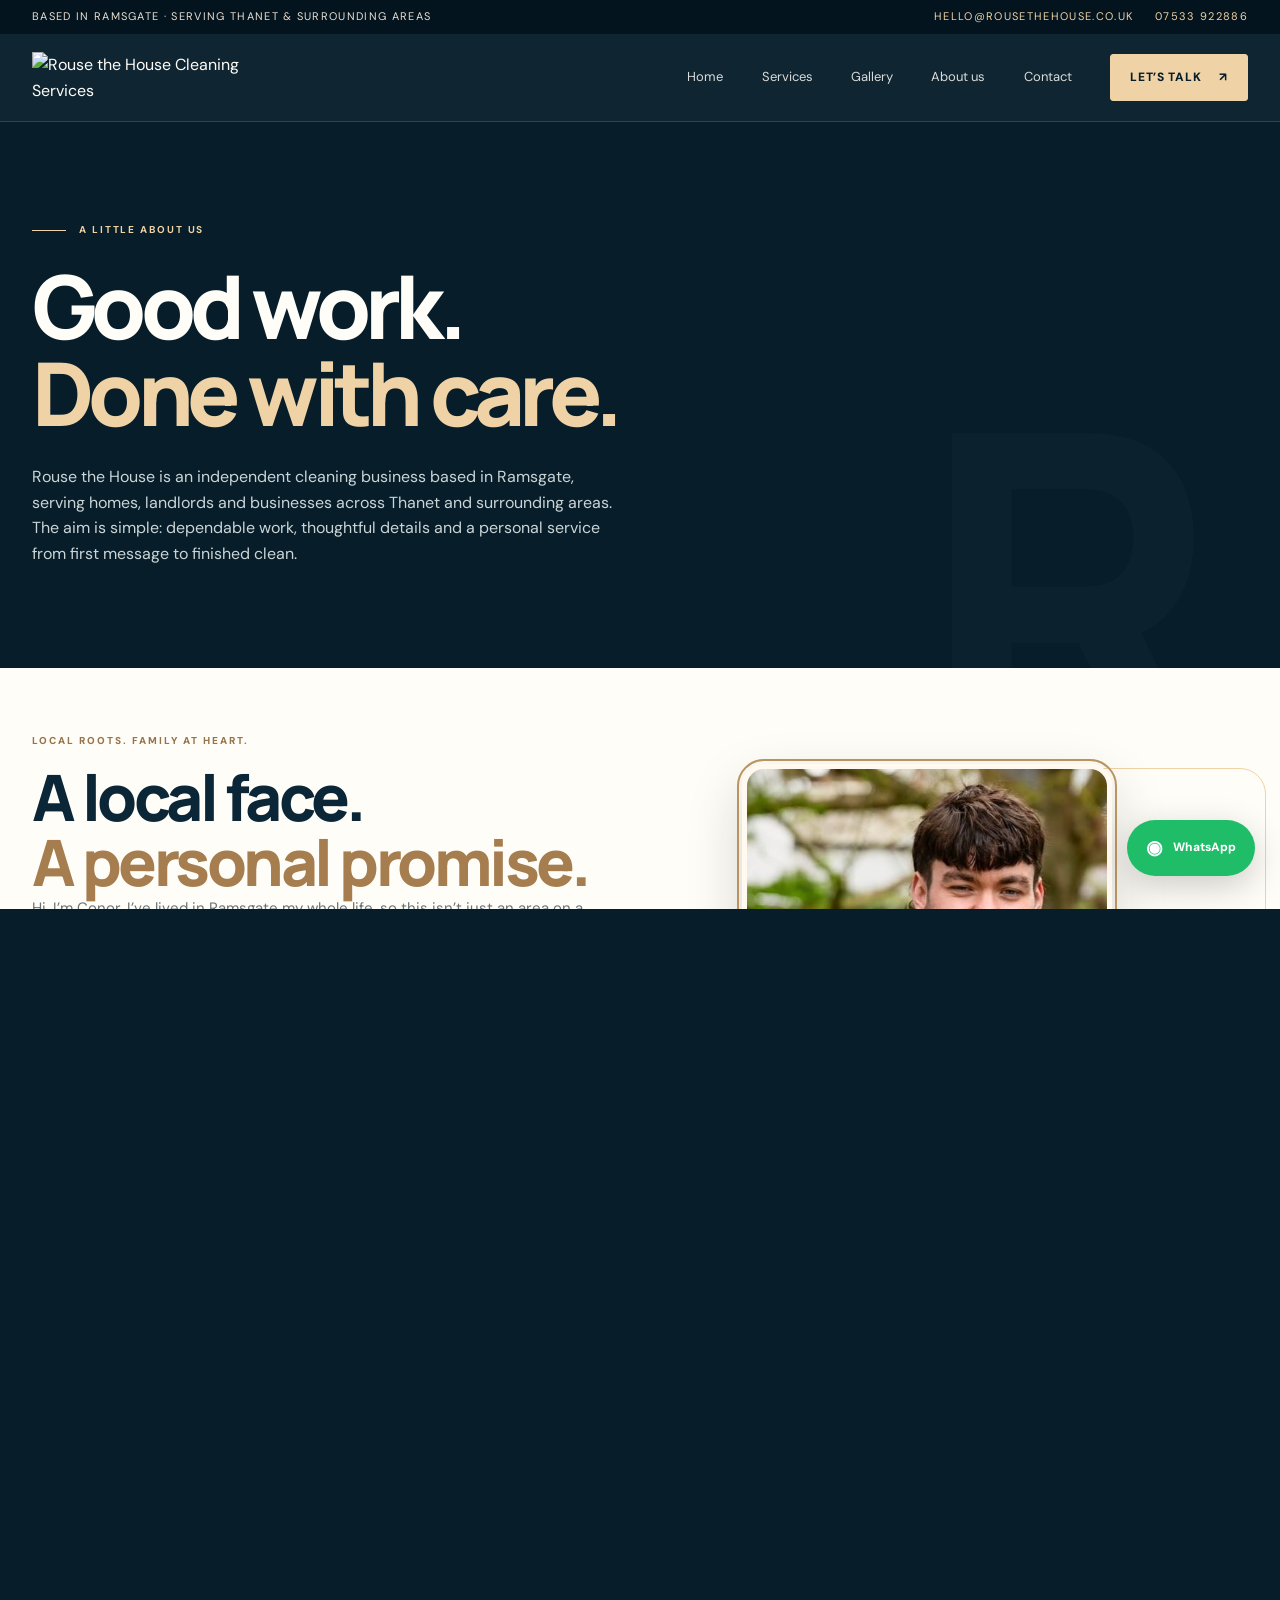
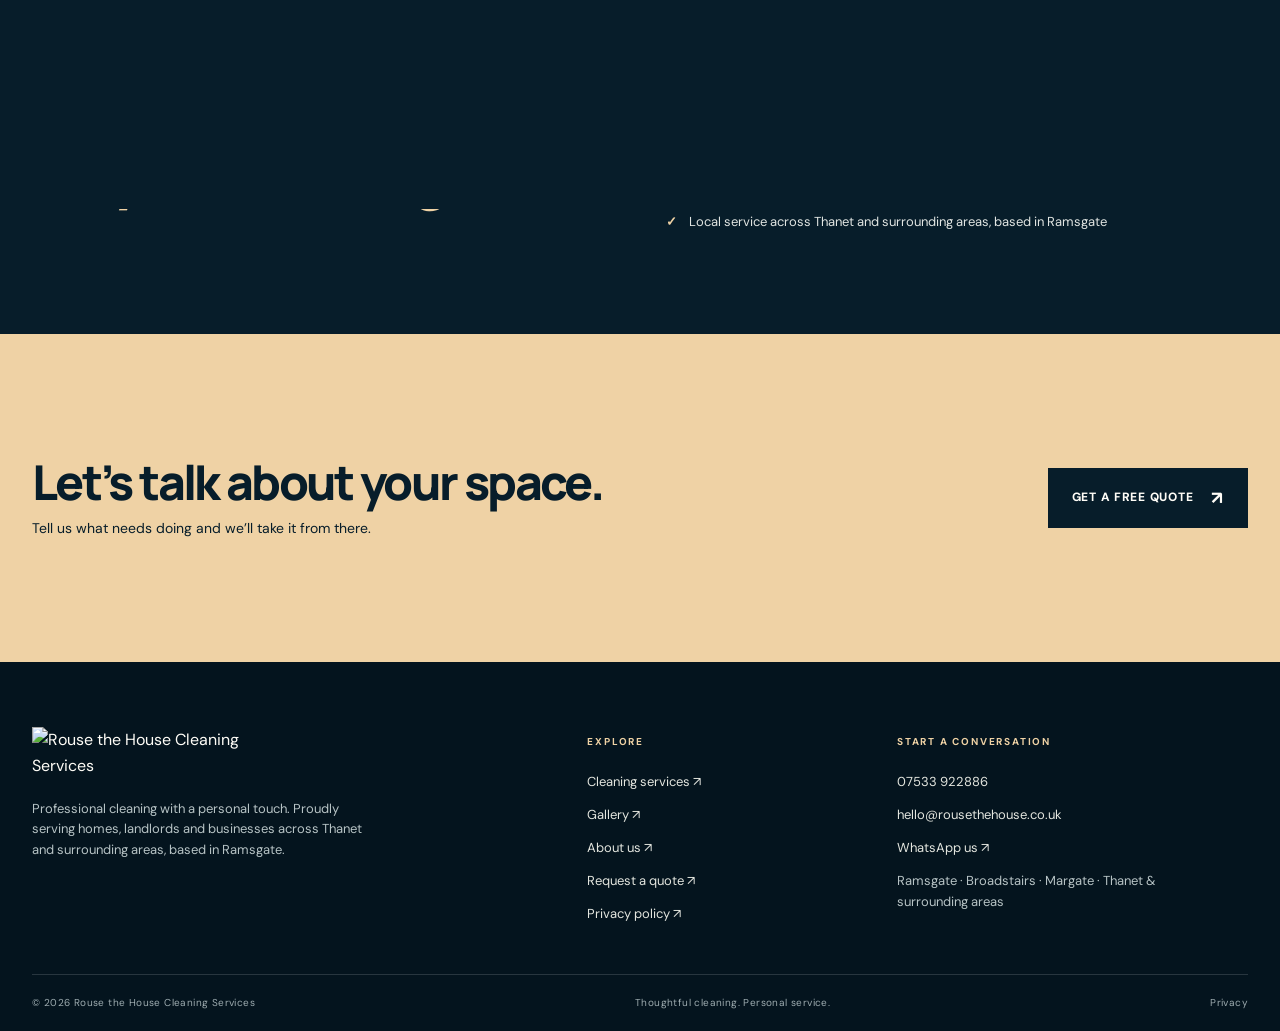
==== commit 946347f5: "Add files via upload" ====
--- a/about.html
+++ b/about.html
@@ -1 +1,936 @@
-<!doctype html><html lang="en-GB"><head><meta charset="utf-8"><meta name="viewport" content="width=device-width,initial-scale=1"><meta name="description" content="Meet Conor, owner of Rouse the House Cleaning, a local independent cleaning business in Ramsgate and surrounding areas."><meta name="theme-color" content="#071a35"><title>About | Rouse the House Cleaning</title><link rel="stylesheet" href="style.css"></head><body><header><div class="wrap nav"><a class="brand" href="index.html"><img class="brandLogo" src="rouse-the-house-logo.png" alt="Rouse the House Cleaning"></a><button class="menu" aria-label="Open menu">☰</button><nav><a href="index.html#services">Services</a><a href="prices.html">Prices</a><a href="about.html">About</a><a href="index.html#areas">Areas</a><a class="navbtn" href="index.html#contact">Get a quote</a></nav></div></header><main><section class="pageHero"><div class="wrap aboutGrid"><div class="aboutCopy reveal"><p class="eyebrow blue">ABOUT ROUSE THE HOUSE</p><h1>A cleaner you can <em>trust.</em></h1><p><strong>Rouse the House</strong> was built around a simple idea — cleaning should be personal, reliable and done properly.</p><p>I'm <strong>Conor</strong>, the owner of Rouse the House, and I take pride in providing a cleaning service where you know exactly who's coming into your home.</p><p>I started Rouse the House because I wanted to build something of my own while offering the level of care and attention I'd expect in my own home.</p><p>I'm not interested in rushing through a checklist just to say a job is finished. I work with you, prioritising the areas that matter most and making the time you've booked count.</p><p>Whether you need a regular clean to keep your home under control, a deeper clean to give it a proper reset, or just a little extra help when life gets busy, <strong>I'm here to make things easier.</strong></p><p class="closing">Professional cleaning. Personal service. No fuss.</p></div><div class="aboutPhotoWrap reveal"><img src="conor-about.jpg" class="aboutPhoto" alt="Conor, owner of Rouse the House Cleaning"><div class="founderCard"><div class="signature">Conor</div><strong>Conor Rouse</strong><span>Owner — Rouse the House</span></div></div></div></section><section class="section"><div class="wrap"><div class="heading reveal"><p class="eyebrow blue">WHY CHOOSE ROUSE THE HOUSE?</p><h2>More than just a <em>clean.</em></h2><p>I'm committed to providing a service you can rely on, with high standards every time.</p></div><div class="valueGrid"><article class="value reveal"><div class="valueIcon">⌂</div><h3>Your home, treated with respect</h3><p>Letting someone into your home requires trust. I treat every home with the same care and respect I'd expect myself.</p></article><article class="value reveal"><div class="valueIcon">✦</div><h3>Quality over rushing</h3><p>You're paying for my time, so I focus on doing the job properly rather than racing through a checklist.</p></article><article class="value reveal"><div class="valueIcon">◯</div><h3>One-to-one service</h3><p>You're dealing directly with me, from your first enquiry through to your clean.</p></article><article class="value reveal"><div class="valueIcon">⌖</div><h3>A local independent business</h3><p>Rouse the House is an independent local business, and every customer genuinely matters.</p></article></div><div class="aboutEnd reveal"><strong>Thank you for supporting a local business.</strong><span>I look forward to helping keep your home looking its best.</span></div></div></section><section class="yellowBand"><div class="wrap band"><div><p class="eyebrow">READY FOR A FRESH START?</p><h2>Let's Rouse the House.</h2></div><a class="btn darkBtn" href="index.html#contact">Get your free quote →</a></div></section></main><footer><div class="wrap foot"><a class="brand" href="index.html"><img class="brandLogo" src="rouse-the-house-logo.png" alt="Rouse the House Cleaning"></a><div class="links"><a href="index.html">Home</a><a href="index.html#services">Services</a><a href="prices.html">Prices</a><a href="index.html#areas">Areas</a><a href="index.html#contact">Contact</a><a href="privacy.html">Privacy</a></div></div><div class="wrap copyright">© 2026 Rouse the House Cleaning. All rights reserved.</div></footer><script src="script.js"></script></body></html>
+<!doctype html><html lang="en-GB"><head><meta charset="utf-8"><meta name="viewport" content="width=device-width,initial-scale=1"><meta name="theme-color" content="#071d2a"><meta name="description" content="Professional domestic, deep, end-of-tenancy and commercial cleaning in Ramsgate and across Thanet. Get a free, personalised quote from Rouse the House Cleaning Services."><title>About Rouse the House | Cleaning Services in Thanet</title><link rel="icon" href="assets/rouse-house-mark.png" type="image/png"><style>
+@import url('https://fonts.googleapis.com/css2?family=DM+Sans:wght@400;500;600;700&family=Manrope:wght@400;500;600;700;800&display=swap');
+:root{--navy:#071d2a;--navy2:#0c2c3d;--cream:#f7f0e3;--cream2:#e9ddc8;--gold:#efd2a5;--ink:#0a2637;--muted:#65727a;--line:rgba(10,38,55,.18);--max:1240px;--ease:cubic-bezier(.16,1,.3,1)}*{box-sizing:border-box}html{scroll-behavior:smooth;scroll-padding-top:90px}body{margin:0;background:var(--cream);color:var(--ink);font-family:'DM Sans',sans-serif;line-height:1.6;overflow-x:hidden}body.lock{overflow:hidden}a{color:inherit;text-decoration:none}img{max-width:100%;display:block}button,input,textarea,select{font:inherit}.container{width:min(var(--max),calc(100% - 64px));margin:auto}.topline{height:34px;background:#04141e;color:#e8e0d2;font-size:11px;letter-spacing:.12em;text-transform:uppercase;display:flex;align-items:center}.topline .container{display:flex;justify-content:space-between;gap:18px}.topline a{color:var(--gold);margin-left:22px}.site-header{height:88px;position:sticky;top:0;z-index:80;background:rgba(7,29,42,.96);backdrop-filter:blur(18px);color:var(--cream);border-bottom:1px solid rgba(239,210,165,.16)}.nav-wrap{height:100%;display:flex;align-items:center;justify-content:space-between;gap:30px}.brand{display:flex;align-items:center;width:245px;flex-shrink:0}.brand img{width:100%;max-height:66px;object-fit:contain}.nav-links{display:flex;align-items:center;gap:clamp(18px,3vw,42px);font-size:13px}.nav-links>a:not(.nav-cta){position:relative;opacity:.85;transition:opacity .25s,color .25s}.nav-links>a:not(.nav-cta):after{content:'';position:absolute;bottom:-10px;left:0;width:100%;height:2px;background:var(--gold);transform:scaleX(0);transform-origin:left;transition:transform .35s var(--ease)}.nav-links>a:hover,.nav-links>a.active{opacity:1;color:var(--gold)}.nav-links>a:hover:after,.nav-links>a.active:after{transform:scaleX(1)}.nav-cta,.button{display:inline-flex;align-items:center;justify-content:center;gap:18px;padding:15px 23px;background:var(--gold);color:var(--navy);border:1px solid var(--gold);font-weight:800;font-size:12px;letter-spacing:.06em;text-transform:uppercase;transition:transform .35s var(--ease),background .25s,color .25s,box-shadow .3s}.nav-cta{border-radius:3px;padding:13px 19px}.nav-cta:hover,.button:hover{transform:translateY(-4px);box-shadow:0 14px 30px #020c1430;background:#ffebcd}.button span{font-size:18px;transition:transform .3s}.button:hover span{transform:translate(4px,-2px)}.button-outline{background:transparent;color:var(--cream);border-color:rgba(247,240,227,.7)}.button-outline:hover{background:var(--cream);color:var(--navy)}.button-dark{background:var(--navy);color:var(--cream);border-color:var(--navy)}.button-dark:hover{background:var(--navy2);color:white}.menu-toggle{display:none;border:1px solid #efd2a55c;background:transparent;color:var(--gold);width:44px;height:44px;font-size:24px;cursor:pointer}.hero{position:relative;min-height:min(760px,calc(100svh - 122px));background:var(--navy);color:var(--cream);isolation:isolate;overflow:hidden;display:flex;align-items:center}.hero-media{position:absolute;inset:0 0 0 43%;z-index:-2;overflow:hidden}.hero-media img{width:100%;height:100%;object-fit:cover;object-position:center;animation:heroPhoto 1.4s var(--ease) both;transform:scale(1.04)}.hero:before{content:'';position:absolute;inset:0;z-index:-1;background:linear-gradient(90deg,#071d2a 0%,#071d2a 36%,rgba(7,29,42,.94) 45%,rgba(7,29,42,.28) 76%,rgba(7,29,42,.06) 100%)}.hero:after{content:'';position:absolute;z-index:-1;left:36%;top:-30%;height:160%;width:30%;background:linear-gradient(130deg,transparent 20%,rgba(239,210,165,.035) 20%,rgba(239,210,165,.035) 50%,transparent 50%);transform:rotate(14deg)}.hero-content{padding:92px 0 76px;position:relative;z-index:2;max-width:650px}.eyebrow{display:flex;align-items:center;gap:13px;color:var(--gold);font-size:10px;font-weight:700;letter-spacing:.19em;text-transform:uppercase;margin-bottom:24px}.eyebrow:before{content:'';width:34px;height:1px;background:currentColor}.hero h1,.page-hero h1{font:800 clamp(48px,6.3vw,86px)/.99 'Manrope',sans-serif;letter-spacing:-.065em;margin:0 0 28px;max-width:730px}.hero h1 em,.page-hero h1 em{font-style:normal;color:var(--gold)}.hero-copy{font-size:17px;line-height:1.65;color:#e0e4e3;max-width:470px;margin:0 0 32px}.hero-actions{display:flex;flex-wrap:wrap;gap:12px}.hero-meta{display:flex;gap:23px;flex-wrap:wrap;margin-top:46px;color:#e5e4dd;font-size:11px}.hero-meta span{display:flex;align-items:center;gap:9px}.hero-meta i{width:6px;height:6px;background:var(--gold);border-radius:50%}.hero-caption{position:absolute;right:4.5%;bottom:28px;display:flex;align-items:center;gap:14px;color:#fff;font-size:10px;letter-spacing:.13em;text-transform:uppercase;text-shadow:0 2px 8px #000}.hero-caption:before{content:'';width:34px;height:1px;background:var(--gold)}.side-note{position:absolute;left:22px;bottom:35px;writing-mode:vertical-rl;transform:rotate(180deg);font-size:9px;letter-spacing:.2em;color:#d9d3c8;opacity:.65}.scroll-cue{position:absolute;right:50%;bottom:24px;transform:translateX(50%);font-size:9px;letter-spacing:.2em;text-transform:uppercase;color:#e3d8c4;display:flex;align-items:center;gap:12px}.scroll-cue:after{content:'';width:42px;height:1px;background:var(--gold);animation:cue 1.5s ease-in-out infinite alternate}/* Tighter hero-to-content handoff: avoid a large empty cream band after the scroll cue. */
+.hero{min-height:clamp(620px,calc(100svh - 122px),760px)}
+.hero-content{padding:clamp(64px,7vw,88px) 0 66px}
+.hero + .section{padding-top:clamp(58px,7vw,82px)}
+.scroll-cue{bottom:18px}
+.section{padding:104px 0}.section-tight{padding:82px 0}.section-dark{background:var(--navy);color:var(--cream)}.section-soft{background:var(--cream2)}.split{display:grid;grid-template-columns:1fr 1fr;gap:9%;align-items:center}.section-title{font:800 clamp(38px,5vw,66px)/1.04 'Manrope',sans-serif;letter-spacing:-.06em;margin:0 0 24px}.section-title em{font-style:normal;color:#a57d4e}.section-dark .section-title em{color:var(--gold)}.lead{font-size:19px;line-height:1.6}.body-copy{color:var(--muted);font-size:15px;line-height:1.9}.section-dark .body-copy{color:#c5d0d3}.text-arrow{display:inline-flex;gap:14px;align-items:center;margin-top:18px;font-size:12px;font-weight:800;text-transform:uppercase;letter-spacing:.08em;border-bottom:1px solid #b99c73;padding-bottom:8px}.text-arrow span{font-size:18px;transition:transform .3s}.text-arrow:hover span{transform:translateX(5px)}.number-kicker{font-size:10px;letter-spacing:.2em;color:#967348;font-weight:800;text-transform:uppercase;margin-bottom:18px}.service-intro{display:flex;align-items:end;justify-content:space-between;gap:32px;margin-bottom:48px}.service-intro .section-title{max-width:720px;margin-bottom:0}.service-intro p{max-width:320px;margin:0 0 5px}.service-grid{display:grid;grid-template-columns:repeat(4,1fr);border-top:1px solid var(--line);border-left:1px solid var(--line)}.service-card{position:relative;min-height:260px;padding:30px 26px 28px;border-right:1px solid var(--line);border-bottom:1px solid var(--line);display:flex;flex-direction:column;overflow:hidden;transition:color .4s,background .4s,transform .4s var(--ease)}.service-card:before{content:'';position:absolute;inset:100% 0 0;background:var(--navy);transition:inset .45s var(--ease);z-index:0}.service-card:hover{color:var(--cream);transform:translateY(-5px)}.service-card:hover:before{inset:0}.service-card>*{position:relative;z-index:1}.service-top{display:flex;justify-content:space-between;align-items:center;margin-bottom:32px}.service-num{font-size:10px;letter-spacing:.14em;opacity:.55}.service-icon{display:grid;place-items:center;width:48px;height:48px;color:#99764b;transition:color .3s,transform .45s cubic-bezier(.2,.8,.2,1)}.service-icon svg{width:38px;height:38px;fill:none;stroke:currentColor;stroke-width:1.65;stroke-linecap:round;stroke-linejoin:round}.service-card:hover .service-icon{color:var(--gold);transform:translateY(-4px) scale(1.06)}.service-card h3{font:700 19px/1.2 'Manrope',sans-serif;margin:0 0 12px;letter-spacing:-.03em}.service-card p{font-size:13px;line-height:1.7;color:var(--muted);margin:0 0 24px}.service-card:hover p{color:#cbd5d8}.service-link{margin-top:auto;font-size:11px;font-weight:800;letter-spacing:.08em;text-transform:uppercase;display:flex;justify-content:space-between}.service-link b{font-size:18px;font-weight:400;transition:transform .3s}.service-card:hover .service-link b{transform:translate(4px,-3px)}.work-head{display:flex;align-items:end;justify-content:space-between;gap:30px;margin-bottom:42px}.work-head .section-title{margin:0;max-width:650px}.work-head .body-copy{max-width:300px;margin:0}.gallery{display:grid;grid-template-columns:1.2fr .8fr .8fr;grid-template-rows:270px 240px;gap:14px}.work-photo{position:relative;overflow:hidden;background:#d5c7b1;cursor:zoom-in}.work-photo:first-child{grid-row:span 2}.work-photo:last-child{grid-column:2/4}.work-photo img{width:100%;height:100%;object-fit:cover;transition:transform .9s var(--ease),filter .5s}.work-photo:hover img{transform:scale(1.06);filter:brightness(.78)}.work-photo:after{content:'';position:absolute;inset:35% 0 0;background:linear-gradient(transparent,rgba(3,16,24,.78));opacity:.8}.work-photo span{position:absolute;z-index:1;bottom:22px;left:22px;right:22px;color:white;display:flex;justify-content:space-between;align-items:center;font-size:12px;font-weight:700;letter-spacing:.04em;text-transform:uppercase}.work-photo span b{font-size:22px;font-weight:400}.work-cta{display:flex;justify-content:space-between;align-items:center;gap:25px;padding:28px 0 0}.work-cta p{color:var(--muted);font-size:13px;margin:0}.statement{display:grid;grid-template-columns:.95fr 1.05fr;min-height:550px;background:var(--navy);color:var(--cream)}.statement-image{position:relative;min-height:430px;overflow:hidden}.statement-image img{position:absolute;width:100%;height:100%;object-fit:cover;transition:transform 1.2s var(--ease)}.statement-image:hover img{transform:scale(1.035)}.statement-copy{padding:clamp(42px,7vw,100px);align-self:center}.statement-copy .section-title{font-size:clamp(38px,4.4vw,60px)}.checks{list-style:none;padding:0;margin:28px 0 34px;display:grid;gap:13px}.checks li{display:flex;gap:12px;align-items:center;color:#e1e5e2;font-size:13px}.checks li:before{content:'✓';color:var(--gold);font-weight:800}.area-panel{display:grid;grid-template-columns:1fr 1fr;gap:8%;align-items:center}.area-tags{display:flex;flex-wrap:wrap;gap:8px;margin:24px 0}.area-tags span{border:1px solid #c5b49a;padding:8px 13px;font-size:11px;letter-spacing:.06em}.quote-band{background:var(--gold);color:var(--navy);padding:65px 0}.quote-inner{display:flex;align-items:center;justify-content:space-between;gap:35px}.quote-inner h2{font:800 clamp(30px,4vw,48px)/1.05 'Manrope',sans-serif;letter-spacing:-.055em;margin:0 0 10px}.quote-inner p{margin:0;max-width:560px;font-size:14px}.quote-band .button{background:var(--navy);border-color:var(--navy);color:var(--cream);flex-shrink:0}.site-footer{background:#04141e;color:var(--cream);padding:65px 0 20px}.footer-grid{display:grid;grid-template-columns:1.4fr .7fr 1fr;gap:7%;padding-bottom:50px}.footer-logo{width:230px;margin-bottom:20px}.footer-grid p,.footer-grid span{font-size:13px;color:#b7c3c5;max-width:330px}.footer-grid h4{font-size:10px;letter-spacing:.18em;text-transform:uppercase;color:var(--gold);margin:7px 0 22px}.footer-links{display:grid;gap:12px;font-size:13px}.footer-links a{color:#e4e6df;transition:color .2s}.footer-links a:hover{color:var(--gold)}.footer-bottom{border-top:1px solid #ffffff25;padding-top:20px;display:flex;justify-content:space-between;gap:20px;color:#9eacb0;font-size:10px;letter-spacing:.04em}.whatsapp-float{position:fixed;right:25px;bottom:24px;z-index:70;background:#20bd68;color:white;box-shadow:0 10px 35px #0003;border-radius:999px;padding:13px 19px;display:flex;align-items:center;gap:10px;font-size:12px;font-weight:800;transition:transform .3s var(--ease),box-shadow .3s}.whatsapp-float:hover{transform:translateY(-5px);box-shadow:0 16px 36px #0004}.whatsapp-float .wa-icon{font-size:19px}.page-hero{padding:100px 0 85px;background:var(--navy);color:var(--cream);position:relative;overflow:hidden}.page-hero:after{content:'R';font:800 440px/.8 'Manrope',sans-serif;color:#ffffff05;position:absolute;right:5%;bottom:-90px}.page-hero .container{position:relative;z-index:1}.page-hero h1{max-width:850px;font-size:clamp(48px,7vw,88px)}.page-hero p{max-width:580px;color:#cbd5d6;font-size:16px}.detail-grid{display:grid;grid-template-columns:repeat(2,1fr);gap:1px;background:var(--line);border:1px solid var(--line)}.detail-card{background:var(--cream);padding:34px}.detail-card .number-kicker{margin-bottom:25px}.detail-card h2{font:700 27px 'Manrope',sans-serif;letter-spacing:-.04em;margin:0 0 12px}.detail-card p{font-size:14px;color:var(--muted);max-width:520px}.about-photo{width:100%;height:480px;object-fit:cover}.quote-layout{display:grid;grid-template-columns:.7fr 1.3fr;gap:8%;align-items:start}.quote-aside{position:sticky;top:130px}.quote-aside h2{font:800 43px/1.06 'Manrope',sans-serif;letter-spacing:-.06em;margin:0 0 20px}.quote-aside p{color:var(--muted);font-size:14px}.quote-form{background:#fffaf0;padding:clamp(25px,4vw,48px);border:1px solid #e3d5be;box-shadow:0 20px 70px #1d2c3510}.form-grid{display:grid;grid-template-columns:1fr 1fr;gap:20px}.field{display:grid;gap:8px}.field.full{grid-column:1/-1}.field label{font-size:11px;font-weight:800;letter-spacing:.1em;text-transform:uppercase}.field input,.field select,.field textarea{width:100%;padding:14px 15px;border:1px solid #d7cbb7;background:#fffdf7;color:var(--ink);outline:none;transition:border .25s,box-shadow .25s}.field input:focus,.field select:focus,.field textarea:focus{border-color:#a57d4e;box-shadow:0 0 0 3px #efd2a544}.field textarea{min-height:135px;resize:vertical}.form-note{font-size:11px;color:var(--muted);margin:14px 0 0}.page-transition{position:fixed;inset:0;background:var(--navy);z-index:9999;display:flex;align-items:center;justify-content:center;pointer-events:none;transform:translateY(101%);transition:transform .7s var(--ease)}.page-transition:after{content:'ROUSE THE HOUSE';font:800 clamp(18px,3vw,30px) 'Manrope',sans-serif;letter-spacing:.2em;color:var(--cream);opacity:0;transform:translateY(12px);transition:.3s}.page-transition.active{transform:translateY(0)}.page-transition.active:after{opacity:1;transform:translateY(0);transition-delay:.15s}.scroll-progress{position:fixed;top:0;left:0;width:100%;height:3px;background:var(--gold);z-index:1000;transform:scaleX(0);transform-origin:left}.reveal{opacity:1;transform:none;filter:none;transition:opacity .9s var(--ease),transform .9s var(--ease),filter .9s var(--ease)}body.motion-ready .reveal{opacity:0;transform:translateY(38px);filter:blur(3px)}.reveal.from-left{transform:translateX(-38px)}.reveal.from-right{transform:translateX(38px)}.reveal.visible,body.motion-ready .reveal.visible{opacity:1;transform:translate(0,0);filter:blur(0)}.reveal-stagger>*{transition-delay:var(--delay,0ms)}.hero .hero-animate{opacity:0;animation:heroIn .9s var(--ease) forwards}.hero .hero-animate:nth-child(2){animation-delay:.08s}.hero .hero-animate:nth-child(3){animation-delay:.16s}.hero .hero-animate:nth-child(4){animation-delay:.24s}.hero .hero-animate:nth-child(5){animation-delay:.32s}@keyframes heroIn{to{opacity:1;transform:translateY(0)}}@keyframes heroPhoto{from{transform:scale(1.12);filter:brightness(.7)}to{transform:scale(1.04);filter:brightness(1)}}@keyframes cue{from{transform:scaleX(.5);transform-origin:left}to{transform:scaleX(1);transform-origin:left}}.lightbox{position:fixed;inset:0;background:#020b11f2;z-index:200;display:flex;align-items:center;justify-content:center;padding:5vw;opacity:0;visibility:hidden;transition:opacity .3s,visibility .3s}.lightbox.open{opacity:1;visibility:visible}.lightbox img{max-width:92vw;max-height:88vh;object-fit:contain;transform:scale(.95);transition:transform .45s var(--ease)}.lightbox.open img{transform:scale(1)}.lightbox-close{position:absolute;right:25px;top:15px;color:white;background:none;border:0;font-size:45px;cursor:pointer}.mobile-contact{display:none}
+@media(max-width:1000px){.container{width:min(var(--max),calc(100% - 42px))}.brand{width:205px}.nav-links{gap:18px}.hero-media{left:38%}.hero-content{max-width:580px}.service-grid{grid-template-columns:repeat(2,1fr)}.gallery{grid-template-rows:230px 200px}.statement-copy{padding:45px}.footer-grid{gap:4%}}
+@media(max-width:760px){.topline{height:auto;min-height:32px;padding:7px 0}.topline .container{font-size:9px;letter-spacing:.07em}.topline-contact{display:none}.site-header{height:75px}.brand{width:190px}.menu-toggle{display:block}.nav-links{position:absolute;top:74px;left:0;right:0;padding:20px 22px 28px;background:var(--navy);display:flex;flex-direction:column;align-items:stretch;gap:0;max-height:0;overflow:hidden;opacity:0;transition:max-height .45s var(--ease),opacity .25s,padding .3s}.nav-links.open{max-height:390px;opacity:1;padding:20px 22px 28px;border-bottom:1px solid #efd2a533}.nav-links>a:not(.nav-cta){padding:13px 0}.nav-links>a:not(.nav-cta):after{display:none}.nav-cta{margin-top:10px}.hero{min-height:clamp(630px,calc(100svh - 105px),710px);align-items:end}.hero-media{inset:0;opacity:.62}.hero:before{background:linear-gradient(0deg,#071d2a 0%,rgba(7,29,42,.95) 32%,rgba(7,29,42,.42) 100%)}.hero-content{padding:82px 0 78px}.hero h1{font-size:clamp(47px,12vw,70px)}.hero-copy{font-size:15px;max-width:440px}.hero-meta{margin-top:30px;gap:14px}.hero-caption,.side-note{display:none}.scroll-cue{right:24px;bottom:22px;transform:none}.section{padding:66px 0}.hero + .section{padding-top:48px}.section-tight{padding:60px 0}.split,.area-panel{grid-template-columns:1fr;gap:26px}.service-intro,.work-head{align-items:start;flex-direction:column;margin-bottom:32px}.service-intro p,.work-head .body-copy{max-width:520px}.service-card{min-height:240px;padding:23px 19px}.service-top{margin-bottom:25px}.service-card h3{font-size:17px}.gallery{grid-template-columns:1fr 1fr;grid-template-rows:300px 190px 190px;gap:9px}.work-photo:first-child{grid-column:1/-1;grid-row:auto}.work-photo:last-child{grid-column:1/-1}.work-photo span{left:13px;right:13px;bottom:13px;font-size:10px}.work-cta{align-items:start;flex-direction:column}.statement{grid-template-columns:1fr}.statement-image{min-height:330px}.statement-copy{padding:55px 25px}.quote-inner{align-items:start;flex-direction:column}.quote-inner .button{width:100%}.footer-grid{grid-template-columns:1fr 1fr;gap:35px 25px}.footer-brand{grid-column:1/-1}.footer-bottom{flex-direction:column;gap:9px}.page-hero{padding:75px 0 65px}.page-hero h1{font-size:clamp(47px,12vw,70px)}.detail-grid{grid-template-columns:1fr}.quote-layout{grid-template-columns:1fr;gap:30px}.quote-aside{position:static}.quote-aside h2{font-size:37px}.about-photo{height:340px}.form-grid{grid-template-columns:1fr}.field.full{grid-column:auto}.whatsapp-float{right:13px;bottom:13px;padding:12px 15px}.mobile-contact{display:flex;gap:8px}.mobile-contact a{flex:1}.page-hero:after{font-size:280px;right:-30px}}
+@media(max-width:420px){.container{width:calc(100% - 34px)}.hero-actions{flex-direction:column;align-items:stretch}.hero-actions .button{width:100%}.hero-meta{font-size:10px}.service-grid{grid-template-columns:1fr}.service-card{min-height:210px}.gallery{grid-template-rows:245px 165px 165px}.footer-grid{grid-template-columns:1fr}.footer-brand{grid-column:auto}}
+@media(prefers-reduced-motion:reduce){*,*:before,*:after{scroll-behavior:auto!important;animation-duration:.01ms!important;animation-iteration-count:1!important;transition-duration:.01ms!important}.reveal,.hero .hero-animate{opacity:1;transform:none;filter:none}.page-transition{display:none}}
+
+/* Refined rhythm and reliable motion */
+:root{--section-space:clamp(76px,8.2vw,124px)}
+.section{padding:var(--section-space) 0}
+.section .container>*+*{margin-top:0}
+.section-title{line-height:1.02;letter-spacing:-.055em;margin:17px 0 0;max-width:850px}
+.number-kicker{margin-bottom:16px;line-height:1.4}
+.split{gap:clamp(34px,7vw,100px);align-items:start}
+.split>*{min-width:0}
+.lead{margin:0 0 18px;line-height:1.5}
+.body-copy{line-height:1.75;margin:0 0 18px}
+.service-intro,.work-head{gap:clamp(28px,6vw,90px);margin-bottom:clamp(28px,4vw,48px)}
+.service-intro>*,.work-head>*{min-width:0}
+.service-grid{gap:14px}
+.service-card{padding:clamp(24px,3vw,38px);min-height:295px}
+.service-card p{line-height:1.7;max-width:34ch}
+.work-cta{margin-top:34px;gap:22px}
+.statement-copy{padding:clamp(38px,7vw,100px)}
+.quote-inner{gap:34px;padding-top:clamp(34px,5vw,58px);padding-bottom:clamp(34px,5vw,58px)}
+.footer-grid{gap:clamp(28px,5vw,70px)}
+.reveal{will-change:opacity,transform;transition-duration:1s}
+.reveal.visible{will-change:auto}
+.hero .hero-animate{transform:translateY(24px);animation:heroIn .95s var(--ease) forwards}
+.hero .hero-animate:nth-child(2){animation-delay:.1s}.hero .hero-animate:nth-child(3){animation-delay:.22s}.hero .hero-animate:nth-child(4){animation-delay:.34s}.hero .hero-animate:nth-child(5){animation-delay:.46s}
+.gallery-section{overflow:hidden}
+.gallery-toolbar{display:flex;justify-content:space-between;align-items:center;gap:20px;margin:0 0 22px;padding-bottom:17px;border-bottom:1px solid var(--line)}
+.gallery-filters{display:flex;gap:8px;flex-wrap:wrap}
+.filter-chip{display:inline-flex;align-items:center;gap:10px;border:1px solid rgba(10,38,55,.2);background:transparent;color:var(--ink);border-radius:100px;padding:10px 15px;font:600 12px 'DM Sans',sans-serif;cursor:pointer;transition:background .3s,color .3s,border-color .3s,transform .3s}
+.filter-chip span{font-size:10px;opacity:.65}.filter-chip:hover{transform:translateY(-2px);border-color:var(--navy)}.filter-chip.active{background:var(--navy);color:var(--cream);border-color:var(--navy)}
+.gallery-hint{font-size:11px;letter-spacing:.08em;text-transform:uppercase;color:var(--muted);display:flex;align-items:center;gap:9px;white-space:nowrap}.gallery-hint-dot{width:7px;height:7px;background:#c79d63;border-radius:50%;box-shadow:0 0 0 5px #c79d631a}
+.gallery{display:grid;grid-template-columns:1.3fr 1fr 1fr;grid-template-rows:clamp(180px,22vw,285px) clamp(170px,18vw,230px);gap:14px;margin-top:0}
+.work-photo{appearance:none;display:block;position:relative;width:100%;height:100%;min-height:0;overflow:hidden;border:0;padding:0;background:var(--navy);color:white;text-align:left;cursor:zoom-in;border-radius:3px;isolation:isolate}
+.work-photo.gallery-feature{grid-row:span 2}.work-photo.gallery-oven{grid-column:2/span 2}
+.work-photo img{display:block;width:100%;height:100%;object-fit:cover;transition:transform .9s var(--ease),filter .7s;filter:saturate(.88)}
+.work-photo:after{content:"";position:absolute;inset:25% 0 0;background:linear-gradient(transparent,rgba(3,17,25,.82));opacity:.9;transition:opacity .4s;pointer-events:none}
+.work-photo:hover img,.work-photo:focus-visible img{transform:scale(1.075);filter:saturate(1.05)}.work-photo:hover:after{opacity:1}
+.work-photo>span{position:absolute;z-index:2;left:22px;right:50px;bottom:20px;font-size:13px;font-weight:600;letter-spacing:.02em;display:flex;justify-content:space-between;gap:12px;align-items:center;transform:translateY(4px);transition:transform .35s}.work-photo>span b{font-size:18px;font-weight:400}.work-photo:hover>span{transform:translateY(0)}
+.photo-open{position:absolute;right:16px;top:16px;z-index:2;width:38px;height:38px;display:grid;place-items:center;border:1px solid #ffffff88;border-radius:50%;font-style:normal;background:#071d2a65;backdrop-filter:blur(8px);opacity:0;transform:scale(.8);transition:opacity .35s,transform .35s}.work-photo:hover .photo-open,.work-photo:focus-visible .photo-open{opacity:1;transform:scale(1)}
+.work-photo.is-filtering-out{opacity:0;transform:scale(.96);pointer-events:none}.work-photo{transition:opacity .35s,transform .35s}
+.gallery-footer{display:grid;grid-template-columns:auto 1fr auto;align-items:center;gap:24px;margin-top:26px;padding-top:24px;border-top:1px solid var(--line)}.gallery-count{font-size:12px;color:var(--muted);white-space:nowrap}.gallery-count strong{color:var(--ink);font-size:17px;margin-right:4px}.gallery-footer p{margin:0;color:var(--muted);font-size:13px;line-height:1.6}.gallery-footer .button{white-space:nowrap}
+.lightbox{padding:55px clamp(16px,6vw,90px);gap:clamp(8px,3vw,38px);flex-direction:row;background:rgba(3,14,21,.96);backdrop-filter:blur(14px)}
+.lightbox-figure{margin:0;max-width:min(1000px,78vw);width:100%;display:flex;flex-direction:column;align-items:center;gap:15px}.lightbox img{max-width:100%;max-height:78vh;width:auto;height:auto;object-fit:contain;border-radius:3px;box-shadow:0 30px 90px #0008}.lightbox-figure figcaption{width:100%;display:flex;justify-content:space-between;gap:20px;color:var(--cream);font-size:12px;letter-spacing:.04em}.lightbox-caption{opacity:.9}.lightbox-counter{color:var(--gold);white-space:nowrap}.lightbox-close{right:24px;top:15px;width:44px;height:44px;border:1px solid #ffffff55;border-radius:50%;font-size:32px;line-height:1;background:#ffffff0c;z-index:2}.lightbox-nav{width:46px;height:46px;flex:0 0 46px;border:1px solid #ffffff55;border-radius:50%;background:#ffffff0c;color:white;font-size:23px;cursor:pointer;transition:background .25s,transform .25s}.lightbox-nav:hover{background:#efd2a5;color:var(--navy);transform:scale(1.06)}.lightbox-help{position:absolute;bottom:18px;left:0;right:0;text-align:center;color:#ffffff8c;font-size:10px;letter-spacing:.08em;text-transform:uppercase}
+@media(max-width:760px){.section{padding:72px 0}.gallery-toolbar{align-items:flex-start;flex-direction:column}.gallery{grid-template-columns:1fr 1fr;grid-template-rows:280px 180px 180px;gap:9px}.work-photo.gallery-feature{grid-row:auto;grid-column:1/-1}.work-photo.gallery-oven{grid-column:1/-1}.gallery-footer{grid-template-columns:1fr;gap:14px;align-items:start}.gallery-footer .button{width:100%}.lightbox{padding:62px 10px 54px;gap:6px}.lightbox-figure{max-width:calc(100vw - 90px)}.lightbox img{max-height:70vh}.lightbox-nav{width:34px;height:34px;flex-basis:34px;font-size:18px}.lightbox-close{right:12px;top:10px}.lightbox-figure figcaption{font-size:10px}.lightbox-help{font-size:8px}.service-card{min-height:230px}}
+@media(max-width:420px){.gallery{grid-template-rows:240px 150px 150px}.filter-chip{padding:9px 11px;font-size:11px}.gallery-hint{font-size:9px}.work-photo>span{left:12px;bottom:12px;font-size:10px}.photo-open{opacity:1;right:10px;top:10px;width:31px;height:31px}}
+@media(prefers-reduced-motion:reduce){.reveal{opacity:1;transform:none!important;filter:none!important}.work-photo img{transition:none}}
+
+.filter-enter{animation:galleryPop .5s var(--ease) both}@keyframes galleryPop{from{opacity:0;transform:translateY(16px) scale(.98)}to{opacity:1;transform:translateY(0) scale(1)}}.lightbox img.changing{opacity:.2;transform:scale(.98)}.lightbox img{transition:opacity .2s,transform .4s var(--ease)}.work-photo[hidden]{display:none!important}
+
+/* Refined rhythm and reliable motion */
+:root{--section-space:clamp(76px,8.2vw,124px)}
+.section{padding:var(--section-space) 0}
+.section .container>*+*{margin-top:0}
+.section-title{line-height:1.02;letter-spacing:-.055em;margin:17px 0 0;max-width:850px}
+.number-kicker{margin-bottom:16px;line-height:1.4}
+.split{gap:clamp(34px,7vw,100px);align-items:start}
+.split>*{min-width:0}
+.lead{margin:0 0 18px;line-height:1.5}
+.body-copy{line-height:1.75;margin:0 0 18px}
+.service-intro,.work-head{gap:clamp(28px,6vw,90px);margin-bottom:clamp(28px,4vw,48px)}
+.service-intro>*,.work-head>*{min-width:0}
+.service-grid{gap:14px}
+.service-card{padding:clamp(24px,3vw,38px);min-height:295px}
+.service-card p{line-height:1.7;max-width:34ch}
+.work-cta{margin-top:34px;gap:22px}
+.statement-copy{padding:clamp(38px,7vw,100px)}
+.quote-inner{gap:34px;padding-top:clamp(34px,5vw,58px);padding-bottom:clamp(34px,5vw,58px)}
+.footer-grid{gap:clamp(28px,5vw,70px)}
+.reveal{will-change:opacity,transform;transition-duration:1s}
+.reveal.visible{will-change:auto}
+.hero .hero-animate{transform:translateY(24px);animation:heroIn .95s var(--ease) forwards}
+.hero .hero-animate:nth-child(2){animation-delay:.1s}.hero .hero-animate:nth-child(3){animation-delay:.22s}.hero .hero-animate:nth-child(4){animation-delay:.34s}.hero .hero-animate:nth-child(5){animation-delay:.46s}
+.gallery-section{overflow:hidden}
+.gallery-toolbar{display:flex;justify-content:space-between;align-items:center;gap:20px;margin:0 0 22px;padding-bottom:17px;border-bottom:1px solid var(--line)}
+.gallery-filters{display:flex;gap:8px;flex-wrap:wrap}
+.filter-chip{display:inline-flex;align-items:center;gap:10px;border:1px solid rgba(10,38,55,.2);background:transparent;color:var(--ink);border-radius:100px;padding:10px 15px;font:600 12px 'DM Sans',sans-serif;cursor:pointer;transition:background .3s,color .3s,border-color .3s,transform .3s}
+.filter-chip span{font-size:10px;opacity:.65}.filter-chip:hover{transform:translateY(-2px);border-color:var(--navy)}.filter-chip.active{background:var(--navy);color:var(--cream);border-color:var(--navy)}
+.gallery-hint{font-size:11px;letter-spacing:.08em;text-transform:uppercase;color:var(--muted);display:flex;align-items:center;gap:9px;white-space:nowrap}.gallery-hint-dot{width:7px;height:7px;background:#c79d63;border-radius:50%;box-shadow:0 0 0 5px #c79d631a}
+.gallery{display:grid;grid-template-columns:1.3fr 1fr 1fr;grid-template-rows:clamp(180px,22vw,285px) clamp(170px,18vw,230px);gap:14px;margin-top:0}
+.work-photo{appearance:none;display:block;position:relative;width:100%;height:100%;min-height:0;overflow:hidden;border:0;padding:0;background:var(--navy);color:white;text-align:left;cursor:zoom-in;border-radius:3px;isolation:isolate}
+.work-photo.gallery-feature{grid-row:span 2}.work-photo.gallery-oven{grid-column:2/span 2}
+.work-photo img{display:block;width:100%;height:100%;object-fit:cover;transition:transform .9s var(--ease),filter .7s;filter:saturate(.88)}
+.work-photo:after{content:"";position:absolute;inset:25% 0 0;background:linear-gradient(transparent,rgba(3,17,25,.82));opacity:.9;transition:opacity .4s;pointer-events:none}
+.work-photo:hover img,.work-photo:focus-visible img{transform:scale(1.075);filter:saturate(1.05)}.work-photo:hover:after{opacity:1}
+.work-photo>span{position:absolute;z-index:2;left:22px;right:50px;bottom:20px;font-size:13px;font-weight:600;letter-spacing:.02em;display:flex;justify-content:space-between;gap:12px;align-items:center;transform:translateY(4px);transition:transform .35s}.work-photo>span b{font-size:18px;font-weight:400}.work-photo:hover>span{transform:translateY(0)}
+.photo-open{position:absolute;right:16px;top:16px;z-index:2;width:38px;height:38px;display:grid;place-items:center;border:1px solid #ffffff88;border-radius:50%;font-style:normal;background:#071d2a65;backdrop-filter:blur(8px);opacity:0;transform:scale(.8);transition:opacity .35s,transform .35s}.work-photo:hover .photo-open,.work-photo:focus-visible .photo-open{opacity:1;transform:scale(1)}
+.work-photo.is-filtering-out{opacity:0;transform:scale(.96);pointer-events:none}.work-photo{transition:opacity .35s,transform .35s}
+.gallery-footer{display:grid;grid-template-columns:auto 1fr auto;align-items:center;gap:24px;margin-top:26px;padding-top:24px;border-top:1px solid var(--line)}.gallery-count{font-size:12px;color:var(--muted);white-space:nowrap}.gallery-count strong{color:var(--ink);font-size:17px;margin-right:4px}.gallery-footer p{margin:0;color:var(--muted);font-size:13px;line-height:1.6}.gallery-footer .button{white-space:nowrap}
+.lightbox{padding:55px clamp(16px,6vw,90px);gap:clamp(8px,3vw,38px);flex-direction:row;background:rgba(3,14,21,.96);backdrop-filter:blur(14px)}
+.lightbox-figure{margin:0;max-width:min(1000px,78vw);width:100%;display:flex;flex-direction:column;align-items:center;gap:15px}.lightbox img{max-width:100%;max-height:78vh;width:auto;height:auto;object-fit:contain;border-radius:3px;box-shadow:0 30px 90px #0008}.lightbox-figure figcaption{width:100%;display:flex;justify-content:space-between;gap:20px;color:var(--cream);font-size:12px;letter-spacing:.04em}.lightbox-caption{opacity:.9}.lightbox-counter{color:var(--gold);white-space:nowrap}.lightbox-close{right:24px;top:15px;width:44px;height:44px;border:1px solid #ffffff55;border-radius:50%;font-size:32px;line-height:1;background:#ffffff0c;z-index:2}.lightbox-nav{width:46px;height:46px;flex:0 0 46px;border:1px solid #ffffff55;border-radius:50%;background:#ffffff0c;color:white;font-size:23px;cursor:pointer;transition:background .25s,transform .25s}.lightbox-nav:hover{background:#efd2a5;color:var(--navy);transform:scale(1.06)}.lightbox-help{position:absolute;bottom:18px;left:0;right:0;text-align:center;color:#ffffff8c;font-size:10px;letter-spacing:.08em;text-transform:uppercase}
+@media(max-width:760px){.section{padding:72px 0}.gallery-toolbar{align-items:flex-start;flex-direction:column}.gallery{grid-template-columns:1fr 1fr;grid-template-rows:280px 180px 180px;gap:9px}.work-photo.gallery-feature{grid-row:auto;grid-column:1/-1}.work-photo.gallery-oven{grid-column:1/-1}.gallery-footer{grid-template-columns:1fr;gap:14px;align-items:start}.gallery-footer .button{width:100%}.lightbox{padding:62px 10px 54px;gap:6px}.lightbox-figure{max-width:calc(100vw - 90px)}.lightbox img{max-height:70vh}.lightbox-nav{width:34px;height:34px;flex-basis:34px;font-size:18px}.lightbox-close{right:12px;top:10px}.lightbox-figure figcaption{font-size:10px}.lightbox-help{font-size:8px}.service-card{min-height:230px}}
+@media(max-width:420px){.gallery{grid-template-rows:240px 150px 150px}.filter-chip{padding:9px 11px;font-size:11px}.gallery-hint{font-size:9px}.work-photo>span{left:12px;bottom:12px;font-size:10px}.photo-open{opacity:1;right:10px;top:10px;width:31px;height:31px}}
+@media(prefers-reduced-motion:reduce){.reveal{opacity:1;transform:none!important;filter:none!important}.work-photo img{transition:none}}
+
+.filter-enter{animation:galleryPop .5s var(--ease) both}@keyframes galleryPop{from{opacity:0;transform:translateY(16px) scale(.98)}to{opacity:1;transform:translateY(0) scale(1)}}.lightbox img.changing{opacity:.2;transform:scale(.98)}.lightbox img{transition:opacity .2s,transform .4s var(--ease)}.work-photo[hidden]{display:none!important}
+
+/* Brand refinement: lighter ivory, mobile-safe typography and cross-fading hero photography. */
+:root{--cream:#fffdf7;--cream2:#f5f1e8}
+body{overflow-x:clip;background:#fffdf7}
+.section-soft{background:#f5f1e8}
+.hero-media{inset:0 0 0 43%}
+.hero-media .hero-slide{position:absolute;inset:0;width:100%;height:100%;object-fit:cover;opacity:0;transform:scale(1.035);transition:opacity 1.5s ease-in-out,transform 7s linear;animation:none}
+.hero-media .hero-slide.active{opacity:1;transform:scale(1.09)}
+.hero h1{max-width:100%;overflow-wrap:anywhere;word-break:normal}
+.hero-content{width:100%;max-width:650px;min-width:0}
+.hero-copy,.hero-actions,.hero-meta{max-width:100%;min-width:0}
+@media(max-width:760px){
+ .container{width:calc(100% - 36px);max-width:100%}
+ .hero{min-height:min(760px,calc(100svh - 105px));}
+ .hero-media{inset:0;opacity:1}
+ .hero:before{background:linear-gradient(0deg,rgba(7,29,42,.98) 0%,rgba(7,29,42,.88) 42%,rgba(7,29,42,.28) 100%)}
+ .hero-content{padding:72px 0 76px;max-width:100%}
+ .hero h1{font-size:clamp(38px,10.2vw,62px);line-height:1.02;letter-spacing:-.055em;margin-bottom:20px;overflow-wrap:normal}
+ .hero-copy{font-size:15px;line-height:1.6;max-width:100%}
+ .hero-actions{display:flex;flex-direction:column;align-items:stretch}
+ .hero-actions .button{width:100%;padding:14px 15px;gap:10px}
+ .hero-meta{gap:10px 15px;font-size:10px}
+ .hero + .section{padding-top:34px!important}
+ .section{padding:42px 0!important}
+ .section-title{font-size:clamp(34px,8.5vw,48px);overflow-wrap:break-word;letter-spacing:-.05em}
+ .service-card{min-height:215px}
+}
+@media(max-width:380px){.container{width:calc(100% - 30px)}.hero h1{font-size:37px}.brand{width:165px}.hero-meta{font-size:9px}}
+
+/* Reliable cross-fading hero slideshow: images stay stacked in the same containing block. */
+.hero-media{isolation:isolate;z-index:0!important}
+.hero:before,.hero:after{pointer-events:none}
+.hero-media .hero-slide{position:absolute!important;inset:0!important;display:block!important;width:100%!important;height:100%!important;opacity:0;z-index:1;transition:opacity 1800ms ease-in-out,transform 7s linear!important;will-change:opacity;animation:none!important}
+.hero-media .hero-slide.active{opacity:1;z-index:2;transform:scale(1.07)!important}
+.hero:before{z-index:3!important}.hero:after{z-index:3!important}.hero>.container,.hero-caption,.scroll-cue,.side-note{z-index:4;position:relative}
+.latest-work{padding-top:clamp(48px,6vw,78px);padding-bottom:clamp(52px,6vw,82px)}
+.latest-work-head{display:flex;align-items:flex-end;justify-content:space-between;gap:28px;margin-bottom:24px}
+.latest-work-head>div{max-width:640px}.latest-work-head .section-title{margin:0 0 16px}.latest-work-head .body-copy{max-width:520px;margin:0}.latest-work-image{display:block;position:relative;overflow:hidden;min-height:260px;height:clamp(280px,44vw,540px);background:#d7d0c4;isolation:isolate}.latest-work-image img{display:block;width:100%;height:100%;position:absolute;inset:0;object-fit:cover;transition:transform .8s cubic-bezier(.2,.7,.2,1)}.latest-work-image:hover img{transform:scale(1.025)}.latest-work-label{position:absolute;left:18px;bottom:18px;display:flex;align-items:center;gap:22px;padding:13px 17px;background:rgba(7,29,42,.92);color:#fffdf7;font-size:12px;letter-spacing:.07em;text-transform:uppercase}.latest-work-label b{font-size:18px;font-weight:400}
+@media(max-width:760px){.latest-work-head{display:block;margin-bottom:20px}.latest-work-head .section-title{font-size:clamp(34px,9vw,48px);line-height:1.05;margin-bottom:14px}.latest-work-head .body-copy{font-size:14px;line-height:1.55;margin-bottom:20px}.latest-work-head .button{width:100%;justify-content:space-between}.latest-work-image{height:clamp(250px,72vw,390px);min-height:250px}.latest-work-label{left:12px;bottom:12px;font-size:10px;padding:11px 12px}}
+
+/* Robust hero slideshow cross-fade */
+.hero-media{position:absolute;overflow:hidden;isolation:isolate}
+.hero-media .hero-slide{position:absolute;inset:0;width:100%;height:100%;object-fit:cover;display:block;opacity:0;z-index:1;transition:opacity 1800ms ease-in-out,transform 7s linear;animation:none;will-change:opacity}
+.hero-media .hero-slide.active{opacity:1;z-index:2}
+
+/* Final iPhone carousel and spacing fixes */
+.hero-media{position:absolute;inset:0 0 0 43%;overflow:hidden;isolation:isolate;z-index:0}
+.hero-media .hero-slide{position:absolute!important;inset:0!important;width:100%!important;height:100%!important;object-fit:cover!important;display:block!important;opacity:0;z-index:1;transition:opacity 1.8s ease-in-out,transform 7s linear!important;animation:none!important;will-change:opacity}
+.hero-media .hero-slide.active{opacity:1;z-index:2;transform:scale(1.07)}
+@media(max-width:760px){.container{width:calc(100% - 48px)!important;max-width:100%;}.hero-media{inset:0!important;opacity:1}.hero-content{width:100%;max-width:100%;padding-left:0!important;padding-right:0!important}.hero h1,.page-hero h1,.section-title,.hero-copy,.page-hero p,.body-copy{max-width:100%;overflow-wrap:anywhere;word-break:normal}.hero h1,.page-hero h1{font-size:clamp(38px,10.3vw,60px);letter-spacing:-.045em}.hero-actions .button{white-space:normal;min-width:0}.section .container,.page-hero .container{min-width:0}.topline .container{width:calc(100% - 32px)!important}}
+@media(max-width:390px){.container{width:calc(100% - 44px)!important}.hero h1,.page-hero h1{font-size:clamp(35px,9.8vw,43px);letter-spacing:-.04em}.hero-meta{gap:10px}.hero-meta span{max-width:100%;overflow-wrap:anywhere}}
+
+
+/* Mobile layout repair: keep every text block inside the viewport. */
+@media (max-width: 760px) {
+  html, body { width:100%; max-width:100%; overflow-x:clip; }
+  .container { width:auto !important; max-width:none !important; margin-left:24px !important; margin-right:24px !important; }
+  .topline .container { margin-left:16px !important; margin-right:16px !important; }
+  .section, .section-tight { padding-top:58px !important; padding-bottom:58px !important; }
+  .hero-content { padding-top:62px !important; padding-bottom:78px !important; }
+  .split, .area-panel, .statement, .quote-inner, .footer-grid, .service-intro, .work-head, .latest-work-head { display:flex !important; flex-direction:column !important; align-items:stretch !important; gap:22px !important; }
+  .split > *, .area-panel > *, .statement > *, .quote-inner > *, .footer-grid > *, .service-intro > *, .work-head > *, .latest-work-head > * { width:100%; min-width:0; max-width:100%; }
+  p, h1, h2, h3, li, a, span, label, input, textarea, select, button { min-width:0; max-width:100%; overflow-wrap:break-word; }
+  p, .body-copy, .lead, .hero-copy, .page-hero p { width:100%; white-space:normal; word-break:normal; }
+  .section-title { font-size:clamp(32px, 8.6vw, 44px) !important; line-height:1.08 !important; letter-spacing:-.045em !important; }
+  .hero h1, .page-hero h1 { font-size:clamp(34px, 8.7vw, 46px) !important; line-height:1.05 !important; letter-spacing:-.04em !important; }
+  .hero-copy, .body-copy { font-size:15px !important; line-height:1.7 !important; }
+  .hero-actions { display:flex; flex-direction:column; align-items:stretch; width:100%; }
+  .hero-actions .button, .latest-work-head .button, .service-intro .button { width:100%; justify-content:space-between; white-space:normal; }
+  .service-grid { grid-template-columns:minmax(0,1fr) !important; }
+  .gallery { grid-template-columns:minmax(0,1fr) !important; grid-template-rows:auto !important; }
+  .work-photo, .work-photo:first-child, .work-photo:last-child { grid-column:auto !important; grid-row:auto !important; height:260px; }
+  .statement-image { min-height:260px; }
+  .quote-form, .quote-aside, .detail-card, .contact-grid, .contact-details, .form-grid { min-width:0; max-width:100%; }
+  input, textarea, select { width:100%; }
+  .footer-bottom { display:flex; flex-direction:column; gap:10px; align-items:flex-start; }
+  .hero-caption { right:24px; max-width:calc(100% - 48px); }
+}
+@media (max-width: 390px) {
+  .container { margin-left:22px !important; margin-right:22px !important; }
+  .hero h1, .page-hero h1 { font-size:34px !important; }
+  .section-title { font-size:32px !important; }
+}
+
+
+
+/* Cinematic GTA-style hero carousel: photos overlap, cross-fade, and drift/zoom slowly. */
+.hero-media { background:#071d2a; }
+.hero-media .hero-slide {
+  opacity:0;
+  transform:scale(1.06) translate3d(0,0,0);
+  animation:heroCinematic 20s linear infinite !important;
+  transition:none !important;
+  will-change:opacity,transform;
+  backface-visibility:hidden;
+}
+.hero-media .hero-slide:nth-child(1) { animation-delay:0s !important; }
+.hero-media .hero-slide:nth-child(2) { animation-delay:-5s !important; }
+.hero-media .hero-slide:nth-child(3) { animation-delay:-10s !important; }
+.hero-media .hero-slide:nth-child(4) { animation-delay:-15s !important; }
+@keyframes heroCinematic {
+  0% { opacity:0; transform:scale(1.06) translate3d(0.5%,0,0); }
+  4% { opacity:1; }
+  21% { opacity:1; transform:scale(1.13) translate3d(-1.2%,-0.6%,0); }
+  26% { opacity:0; transform:scale(1.15) translate3d(-1.5%,-0.8%,0); }
+  100% { opacity:0; transform:scale(1.15) translate3d(-1.5%,-0.8%,0); }
+}
+@media (prefers-reduced-motion: reduce) {
+  .hero-media .hero-slide { animation-duration:40s !important; }
+}
+
+/* Final mobile text containment fix — especially the personal/local business section. */
+@media (max-width: 760px) {
+  .section .container, .section .container.split, .split, .split > *,
+  .area-panel, .area-panel > *, .reveal, .reveal.from-right {
+    box-sizing: border-box !important;
+    min-width: 0 !important;
+    max-width: 100% !important;
+  }
+  .split > *, .area-panel > * { flex: 0 1 auto !important; width: 100% !important; }
+  .split p, .area-panel p, .split .lead, .split .body-copy,
+  .area-panel .lead, .area-panel .body-copy {
+    display: block !important;
+    box-sizing: border-box !important;
+    width: 100% !important;
+    max-width: 100% !important;
+    min-width: 0 !important;
+    white-space: normal !important;
+    overflow-wrap: anywhere !important;
+    word-wrap: break-word !important;
+    word-break: normal !important;
+    hyphens: auto;
+  }
+  .split .reveal, .split .from-right, .area-panel .reveal, .area-panel .from-right {
+    transform: none !important;
+    translate: none !important;
+  }
+  .section .container { overflow-wrap: anywhere; }
+}
+
+
+/* Final cinematic carousel + scroll-in text polish. */
+.hero-media .hero-slide {
+  animation: heroCinematic 20s linear infinite !important;
+  transition: none !important;
+}
+/* Start the first image already in its moving/visible phase instead of a blank frame. */
+.hero-media .hero-slide:nth-child(1) { animation-delay: -1s !important; }
+.hero-media .hero-slide:nth-child(2) { animation-delay: -6s !important; }
+.hero-media .hero-slide:nth-child(3) { animation-delay: -11s !important; }
+.hero-media .hero-slide:nth-child(4) { animation-delay: -16s !important; }
+@keyframes heroCinematic {
+  0% { opacity: 1; transform: scale(1.085) translate3d(-.5%,0,0); }
+  18% { opacity: 1; transform: scale(1.13) translate3d(-1.2%,-.6%,0); }
+  23% { opacity: 0; transform: scale(1.15) translate3d(-1.5%,-.8%,0); }
+  25% { opacity: 0; transform: scale(1.15) translate3d(-1.5%,-.8%,0); }
+  27% { opacity: 0; }
+  100% { opacity: 0; transform: scale(1.06) translate3d(.5%,0,0); }
+}
+/* Reveal copy and section headings gently as they enter the viewport. */
+body.motion-ready main .section-title,
+body.motion-ready main .number-kicker,
+body.motion-ready main .lead,
+body.motion-ready main .body-copy,
+body.motion-ready main .checks,
+body.motion-ready main .area-tags,
+body.motion-ready main .text-arrow,
+body.motion-ready main .latest-work-head .button {
+  transition: opacity .85s cubic-bezier(.16,1,.3,1), transform .85s cubic-bezier(.16,1,.3,1), filter .85s cubic-bezier(.16,1,.3,1);
+}
+body.motion-ready main .section-title,
+body.motion-ready main .number-kicker,
+body.motion-ready main .lead,
+body.motion-ready main .body-copy,
+body.motion-ready main .checks,
+body.motion-ready main .area-tags,
+body.motion-ready main .text-arrow,
+body.motion-ready main .latest-work-head .button { opacity: 0; transform: translateY(22px); filter: blur(2px); }
+body.motion-ready main .section-title.visible,
+body.motion-ready main .number-kicker.visible,
+body.motion-ready main .lead.visible,
+body.motion-ready main .body-copy.visible,
+body.motion-ready main .checks.visible,
+body.motion-ready main .area-tags.visible,
+body.motion-ready main .text-arrow.visible,
+body.motion-ready main .latest-work-head .button.visible { opacity: 1; transform: translateY(0); filter: blur(0); }
+@media (prefers-reduced-motion: reduce) {
+ .hero-media .hero-slide { animation-duration: 20s !important; }
+ body.motion-ready main .section-title, body.motion-ready main .number-kicker,
+ body.motion-ready main .lead, body.motion-ready main .body-copy,
+ body.motion-ready main .checks, body.motion-ready main .area-tags,
+ body.motion-ready main .text-arrow, body.motion-ready main .latest-work-head .button { opacity:1; transform:none; filter:none; }
+}
+
+/* Section 04 is a text-led statement; the redundant photo between 03 and 04 is removed. */
+.statement { display:grid; grid-template-columns:minmax(0, 1fr); min-height:0; }
+.statement-copy { width:min(100%, 1100px); margin:0 auto; padding:clamp(42px, 7vw, 100px) clamp(24px, 7vw, 100px); }
+@media (max-width:760px) { .statement { display:block !important; min-height:0; } .statement-copy { width:100%; padding:56px 24px !important; } }
+
+
+/* Section 04: hard mobile containment for the personal-touch paragraph and list. */
+.statement, .statement-copy, .statement-copy * { box-sizing:border-box; min-width:0; }
+.statement { width:100%; max-width:100%; overflow-x:clip; }
+.statement-copy { width:100%; max-width:100%; }
+.statement-copy p, .statement-copy .body-copy, .statement-copy h2,
+.statement-copy .checks, .statement-copy li, .statement-copy .button {
+  max-width:100%; min-width:0; overflow-wrap:break-word; word-wrap:break-word; white-space:normal;
+}
+@media (max-width:760px) {
+  .statement-copy { width:100% !important; max-width:100vw !important; margin:0 !important; padding:48px 22px !important; overflow-wrap:break-word; }
+  .statement-copy p, .statement-copy .body-copy {
+    display:block !important; width:100% !important; max-width:100% !important;
+    font-size:clamp(16px,4.2vw,18px); line-height:1.7;
+    overflow-wrap:anywhere !important; word-break:normal !important;
+  }
+  .statement-copy .section-title { font-size:clamp(32px,8vw,46px); line-height:1.08; letter-spacing:-.035em; overflow-wrap:anywhere; }
+  .statement-copy .checks { padding-left:20px; margin-left:0; }
+  .statement-copy .button { max-width:100%; white-space:normal; }
+}
+
+
+/* FINAL FIX: section 04 must have genuine safe gutters on narrow screens. */
+.statement { display:block !important; width:100% !important; max-width:100% !important; overflow:hidden !important; }
+.statement-copy { display:block !important; width:100% !important; max-width:100% !important; min-width:0 !important; margin:0 auto !important; padding:clamp(34px,7vw,76px) clamp(18px,6vw,72px) !important; overflow:hidden; }
+.statement-copy > *, .statement-copy p, .statement-copy h2, .statement-copy ul, .statement-copy li, .statement-copy a { box-sizing:border-box !important; min-width:0 !important; max-width:100% !important; }
+.statement-copy p { width:100% !important; overflow-wrap:anywhere !important; word-break:normal !important; white-space:normal !important; }
+@media(max-width:760px) {
+ .statement-copy { padding-left:22px !important; padding-right:22px !important; }
+ .statement-copy .section-title { font-size:clamp(30px,8.2vw,42px) !important; letter-spacing:-.035em !important; }
+ .statement-copy .checks { padding-left:18px !important; margin-right:0 !important; }
+ .statement-copy .checks li { overflow-wrap:anywhere !important; }
+}
+@media(max-width:390px) {
+ .statement-copy { padding-left:18px !important; padding-right:18px !important; }
+}
+
+/* GTA-style hero carousel: JS swaps the active layer; CSS keeps each photo moving.
+   Opacity transitions overlap, so the previous image remains underneath the next. */
+.hero-media { background:#071d2a !important; isolation:isolate; }
+.hero-media .hero-slide,
+.hero-media .hero-slide.active {
+ position:absolute !important; inset:0 !important; display:block !important;
+ width:100% !important; height:100% !important; object-fit:cover !important;
+ opacity:0; z-index:1; transform:scale(1.08) translate3d(0.5%,0,0);
+ transition:opacity 2s ease-in-out !important;
+ animation:heroLoadingMotion 20s linear infinite alternate !important;
+ will-change:opacity,transform; backface-visibility:hidden;
+}
+.hero-media .hero-slide.active { opacity:1 !important; z-index:2; }
+@keyframes heroLoadingMotion {
+ from { transform:scale(1.07) translate3d(.5%,.2%,0); }
+ to { transform:scale(1.20) translate3d(-1.5%,-.8%,0); }
+}
+@media(prefers-reduced-motion:reduce) {
+ .hero-media .hero-slide { animation:none !important; transform:scale(1.04) !important; transition:opacity .3s ease !important; }
+}
+
+
+/* Final corrective override: keep the hero crossfade running on iOS Safari and
+   give Section 04 a fixed, dependable text gutter on narrow screens. */
+.hero-media { position:absolute; overflow:hidden; background:#071d2a; }
+.hero-media .hero-slide {
+  position:absolute !important; inset:0 !important; display:block !important;
+  width:100% !important; height:100% !important; object-fit:cover !important;
+  opacity:0 !important; transition:opacity 1800ms ease-in-out !important;
+  animation:heroLoadingMotion 20s linear infinite alternate !important;
+  transform:scale(1.08) translate3d(.5%,0,0); will-change:opacity,transform;
+}
+.hero-media .hero-slide.active { opacity:1 !important; }
+@keyframes heroLoadingMotion {
+  from { transform:scale(1.07) translate3d(.5%,.2%,0); }
+  to { transform:scale(1.19) translate3d(-1.3%,-.7%,0); }
+}
+.statement { display:block !important; width:100% !important; max-width:100% !important; min-width:0 !important; overflow:hidden; }
+.statement-copy {
+  display:block !important; width:100% !important; max-width:760px !important;
+  min-width:0 !important; margin:0 auto !important; align-self:auto !important;
+  padding:clamp(40px,7vw,82px) clamp(26px,6vw,64px) !important;
+  overflow-wrap:break-word;
+}
+.statement-copy > * { max-width:100% !important; min-width:0 !important; box-sizing:border-box !important; }
+.statement-copy .section-title { line-height:1.08; overflow-wrap:break-word; }
+.statement-copy p.body-copy { display:block; width:100% !important; max-width:100% !important; margin:0 0 18px !important; font-size:16px; line-height:1.75; overflow-wrap:break-word !important; word-break:normal !important; }
+.statement-copy .checks { width:100%; max-width:100%; padding-left:0; margin:26px 0 30px; }
+.statement-copy .checks li { display:flex; gap:12px; align-items:flex-start; width:100%; max-width:100%; line-height:1.5; }
+.statement-copy .checks li:before { flex:0 0 auto; }
+@media(max-width:760px) {
+  .statement-copy { max-width:100% !important; padding:42px 26px !important; }
+  .statement-copy .section-title { font-size:clamp(30px,8vw,42px) !important; letter-spacing:-.035em !important; }
+}
+@media(max-width:390px) { .statement-copy { padding-left:24px !important; padding-right:24px !important; } }
+@media(prefers-reduced-motion:reduce) { .hero-media .hero-slide { animation:none !important; transform:scale(1.04) !important; transition:opacity .3s ease !important; } }
+
+
+/* Final mobile fixes: keep Section 04 content inside the viewport and allow headings to wrap. */
+.statement { display:block !important; width:100% !important; max-width:100% !important; min-width:0 !important; overflow-x:clip !important; }
+.statement-copy { display:block !important; width:100% !important; max-width:100% !important; min-width:0 !important; margin:0 !important; padding:52px 24px !important; box-sizing:border-box !important; overflow-wrap:break-word !important; }
+.statement-copy .section-title { width:100% !important; max-width:100% !important; font-size:clamp(29px,7.6vw,42px) !important; line-height:1.08 !important; letter-spacing:-.04em !important; white-space:normal !important; overflow-wrap:break-word !important; word-break:normal !important; }
+.statement-copy .section-title em { display:inline !important; white-space:normal !important; overflow-wrap:break-word !important; word-break:normal !important; }
+.statement-copy p.body-copy { display:block !important; width:100% !important; max-width:100% !important; min-width:0 !important; font-size:16px !important; line-height:1.7 !important; white-space:normal !important; overflow-wrap:break-word !important; word-break:normal !important; }
+.statement-copy .checks { display:grid !important; width:100% !important; max-width:100% !important; padding:0 !important; margin:26px 0 30px !important; }
+.statement-copy .checks li { display:flex !important; width:100% !important; max-width:100% !important; min-width:0 !important; align-items:flex-start !important; overflow-wrap:break-word !important; }
+.statement-copy .button { max-width:100% !important; white-space:normal !important; }
+@media(max-width:760px) {
+  .statement-copy { padding:44px 22px !important; }
+  .statement-copy .section-title { font-size:clamp(28px,7.3vw,38px) !important; }
+}
+@media(max-width:390px) {
+  .statement-copy { padding-left:18px !important; padding-right:18px !important; }
+  .statement-copy .section-title { font-size:clamp(27px,7.1vw,32px) !important; }
+}
+
+/* One reliable iOS-friendly slideshow: active image crossfades over the outgoing image. */
+.hero-media { position:absolute !important; inset:0 !important; overflow:hidden !important; isolation:isolate !important; }
+.hero-media .hero-slide,
+.hero-media .hero-slide.active {
+  position:absolute !important; inset:0 !important; display:block !important;
+  width:100% !important; height:100% !important; object-fit:cover !important;
+  opacity:0 !important; z-index:1 !important;
+  transform:scale(1.06) translate3d(0,0,0) !important;
+  transition:opacity 1.6s ease-in-out !important;
+  animation:heroSlowDrift 18s ease-in-out infinite alternate !important;
+  will-change:opacity,transform; backface-visibility:hidden;
+}
+.hero-media .hero-slide.active { opacity:1 !important; z-index:2 !important; }
+@keyframes heroSlowDrift {
+  from { transform:scale(1.06) translate3d(.5%,.2%,0) !important; }
+  to { transform:scale(1.16) translate3d(-1.2%,-.7%,0) !important; }
+}
+@media(prefers-reduced-motion:reduce) {
+  .hero-media .hero-slide { animation:none !important; transform:scale(1.04) !important; transition:opacity .35s ease !important; }
+}
+
+
+/* Emergency narrow-screen containment for the Personal Touch section. */
+html, body { max-width:100%; overflow-x:hidden !important; }
+section.statement {
+  display:block !important; width:100% !important; max-width:100% !important;
+  min-width:0 !important; padding:0 !important; margin:0 !important;
+  overflow:hidden !important;
+}
+section.statement > .statement-copy {
+  display:block !important; float:none !important; position:relative !important;
+  left:auto !important; right:auto !important; transform:none !important;
+  width:100% !important; max-width:100% !important; min-width:0 !important;
+  margin:0 !important; padding:48px 22px !important;
+  box-sizing:border-box !important; overflow:hidden !important;
+}
+section.statement .section-title,
+section.statement .section-title em,
+section.statement p.body-copy,
+section.statement .checks,
+section.statement .checks li,
+section.statement .button {
+  box-sizing:border-box !important; display:block !important;
+  width:100% !important; min-width:0 !important; max-width:100% !important;
+  white-space:normal !important; overflow-wrap:anywhere !important;
+  word-break:normal !important;
+}
+section.statement .section-title { font-size:clamp(27px,7vw,38px) !important; line-height:1.1 !important; }
+section.statement .section-title em { display:inline !important; }
+section.statement p.body-copy { font-size:16px !important; line-height:1.7 !important; }
+section.statement .checks li { display:flex !important; align-items:flex-start !important; }
+@media(max-width:390px) {
+  section.statement > .statement-copy { padding-left:18px !important; padding-right:18px !important; }
+  section.statement .section-title { font-size:27px !important; }
+}
+
+/* Hero slide stack: avoid relying on an opacity rule that may hide every image. */
+.hero .hero-media { position:absolute !important; inset:0 !important; display:block !important; }
+.hero .hero-media img.hero-slide { opacity:0 !important; visibility:visible !important; }
+.hero .hero-media img.hero-slide.active { opacity:1 !important; visibility:visible !important; }
+
+
+/* Section 03 photo collage: tall portrait frames with a deliberate stagger. */
+.latest-work .work-collage {
+  display:grid; grid-template-columns:repeat(4,minmax(0,1fr)); gap:clamp(10px,1.7vw,22px);
+  align-items:start; margin-top:clamp(34px,5vw,64px); width:100%; max-width:100%;
+}
+.latest-work .collage-photo { margin:0; min-width:0; overflow:hidden; aspect-ratio:3/4; background:#e7dfd2; }
+.latest-work .collage-photo:nth-child(2), .latest-work .collage-photo:nth-child(4) { margin-top:clamp(22px,4vw,54px); }
+.latest-work .collage-photo:nth-child(1), .latest-work .collage-photo:nth-child(3) { margin-top:0; }
+.latest-work .collage-photo img { display:block; width:100%; height:100%; object-fit:cover; transition:transform .8s cubic-bezier(.2,.7,.2,1); }
+.latest-work .collage-photo:hover img { transform:scale(1.045); }
+@media(max-width:760px) {
+  .latest-work .work-collage { grid-template-columns:repeat(2,minmax(0,1fr)); gap:12px; margin-top:30px; }
+  .latest-work .collage-photo { aspect-ratio:3/4; }
+  .latest-work .collage-photo:nth-child(2) { margin-top:24px; }
+  .latest-work .collage-photo:nth-child(3) { margin-top:-8px; }
+  .latest-work .collage-photo:nth-child(4) { margin-top:16px; }
+}
+
+
+/* Section 03: one horizontal row of tall, narrow photo panels at every screen size. */
+.latest-work .work-collage {
+  display:grid !important;
+  grid-template-columns:repeat(4,minmax(0,1fr)) !important;
+  gap:clamp(8px,1.4vw,18px) !important;
+  align-items:start !important;
+  margin-top:clamp(30px,4vw,52px) !important;
+  width:100% !important;
+  max-width:100% !important;
+}
+.latest-work .collage-photo {
+  aspect-ratio: 2 / 5 !important;
+  width:100% !important;
+  min-width:0 !important;
+  margin:0 !important;
+  overflow:hidden !important;
+}
+.latest-work .collage-photo:nth-child(2) { margin-top:22px !important; }
+.latest-work .collage-photo:nth-child(3) { margin-top:6px !important; }
+.latest-work .collage-photo:nth-child(4) { margin-top:30px !important; }
+.latest-work .collage-photo img {
+  width:100% !important;
+  height:100% !important;
+  display:block !important;
+  object-fit:cover !important;
+}
+@media(max-width:760px) {
+  .latest-work .work-collage {
+    grid-template-columns:repeat(4,minmax(0,1fr)) !important;
+    gap:7px !important;
+    margin-top:26px !important;
+  }
+  .latest-work .collage-photo { aspect-ratio: 2 / 5 !important; }
+  .latest-work .collage-photo:nth-child(2) { margin-top:18px !important; }
+  .latest-work .collage-photo:nth-child(3) { margin-top:5px !important; }
+  .latest-work .collage-photo:nth-child(4) { margin-top:24px !important; }
+}
+
+
+/* Section 03 order: intro, image strip, then gallery CTA beneath the photos. */
+.latest-work .latest-work-head { display:block !important; }
+.latest-work .latest-work-head > div { max-width:100%; }
+.latest-work .latest-work-head .button { display:none !important; }
+.latest-work .latest-work-gallery-button { display:flex; justify-content:flex-start; margin-top:clamp(28px,4vw,44px); }
+.latest-work .latest-work-gallery-button .button { display:inline-flex !important; }
+@media(max-width:760px) {
+  .latest-work .latest-work-gallery-button { margin-top:26px; }
+  .latest-work .latest-work-gallery-button .button { width:100%; justify-content:space-between; }
+}
+
+
+/* Definitive hero slideshow: class-controlled opacity + independent cinematic zoom/drift. */
+.hero .hero-media { position:absolute !important; inset:0 !important; overflow:hidden !important; isolation:isolate !important; }
+.hero .hero-media img.hero-slide,
+.hero .hero-media img.hero-slide.active {
+  position:absolute !important; inset:0 !important; display:block !important;
+  width:100% !important; height:100% !important; object-fit:cover !important;
+  transition:opacity 1.8s ease-in-out !important;
+  animation:heroGtaDrift 22s ease-in-out infinite alternate !important;
+  will-change:opacity,transform; backface-visibility:hidden;
+}
+.hero .hero-media img.hero-slide { opacity:0 !important; z-index:1 !important; }
+.hero .hero-media img.hero-slide.active { opacity:1 !important; z-index:2 !important; }
+@keyframes heroGtaDrift {
+  0% { transform:scale(1.06) translate3d(.3%,.2%,0); }
+  100% { transform:scale(1.19) translate3d(-1.2%,-.8%,0); }
+}
+@media(prefers-reduced-motion:reduce) {
+  .hero .hero-media img.hero-slide { animation:none !important; transform:scale(1.04) !important; transition:opacity .35s ease !important; }
+}
+
+
+/* iOS-safe, CSS-only GTA-style hero slideshow.
+   This intentionally does not depend on JavaScript timers or class changes. */
+.hero .hero-media {
+  position:absolute !important; inset:0 !important; overflow:hidden !important;
+  isolation:isolate !important; background:#071d2a !important;
+}
+.hero .hero-media img.hero-slide,
+.hero .hero-media img.hero-slide.active {
+  position:absolute !important; inset:0 !important; display:block !important;
+  width:100% !important; height:100% !important; object-fit:cover !important;
+  opacity:0 !important; z-index:1 !important;
+  animation:heroCssCrossfade 24s linear infinite, heroCssDrift 24s ease-in-out infinite alternate !important;
+  transition:none !important; will-change:opacity,transform;
+  backface-visibility:hidden;
+}
+.hero .hero-media img.hero-slide:nth-child(1) { animation-delay:0s,0s !important; }
+.hero .hero-media img.hero-slide:nth-child(2) { animation-delay:-18s,-6s !important; }
+.hero .hero-media img.hero-slide:nth-child(3) { animation-delay:-12s,-12s !important; }
+.hero .hero-media img.hero-slide:nth-child(4) { animation-delay:-6s,-18s !important; }
+@keyframes heroCssCrossfade {
+  0%,20.83% { opacity:1 !important; }
+  25%,100% { opacity:0 !important; }
+}
+@keyframes heroCssDrift {
+  0% { transform:scale(1.06) translate3d(.3%,.2%,0); }
+  100% { transform:scale(1.19) translate3d(-1.2%,-.8%,0); }
+}
+/* Keep the cinematic motion even if iOS requests reduced motion; fades remain gentle. */
+@media(prefers-reduced-motion:reduce) {
+  .hero .hero-media img.hero-slide,
+  .hero .hero-media img.hero-slide.active {
+    animation:heroCssCrossfade 24s linear infinite, heroCssDrift 36s ease-in-out infinite alternate !important;
+  }
+}
+
+
+/* FINAL HERO FIX: keep the image stack visible in Safari/iOS and crossfade using opacity only. */
+.hero .hero-media { display:block !important; visibility:visible !important; opacity:1 !important; }
+.hero .hero-media img.hero-slide,
+.hero .hero-media img.hero-slide.active {
+  display:block !important; visibility:visible !important;
+  position:absolute !important; inset:0 !important;
+  width:100% !important; height:100% !important; object-fit:cover !important;
+  opacity:0 !important; z-index:1 !important;
+  animation:none !important; transition:opacity 1.8s ease-in-out !important;
+  transform:scale(1.06) translate3d(0,0,0) !important;
+}
+.hero .hero-media img.hero-slide.active {
+  opacity:1 !important; z-index:2 !important;
+  animation:heroVisibleDrift 18s ease-in-out infinite alternate !important;
+}
+@keyframes heroVisibleDrift {
+  from { transform:scale(1.06) translate3d(.3%,.2%,0) !important; }
+  to { transform:scale(1.17) translate3d(-1.2%,-.7%,0) !important; }
+}
+
+
+/* FINAL HERO FIX: visible image stack and iOS Safari-friendly active-image crossfade. */
+.hero .hero-media { display:block !important; visibility:visible !important; opacity:1 !important; }
+.hero .hero-media img.hero-slide,
+.hero .hero-media img.hero-slide.active {
+  display:block !important; visibility:visible !important;
+  position:absolute !important; inset:0 !important;
+  width:100% !important; height:100% !important; object-fit:cover !important;
+  opacity:0 !important; z-index:1 !important;
+  animation:none !important; transition:opacity 1.8s ease-in-out !important;
+  transform:scale(1.06) translate3d(0,0,0) !important;
+}
+.hero .hero-media img.hero-slide.active {
+  opacity:1 !important; z-index:2 !important;
+  animation:heroVisibleDrift 18s ease-in-out infinite alternate !important;
+}
+@keyframes heroVisibleDrift {
+  from { transform:scale(1.06) translate3d(.3%,.2%,0) !important; }
+  to { transform:scale(1.17) translate3d(-1.2%,-.7%,0) !important; }
+}
+
+
+/* Section 04 redesign: clear service menu with strong hierarchy and responsive two-row grid. */
+.statement {
+  display:block !important; width:100% !important; max-width:100% !important;
+  padding:clamp(44px,6vw,88px) max(24px,calc((100vw - 1180px)/2)) !important;
+  box-sizing:border-box !important; overflow:hidden !important;
+  background:linear-gradient(135deg,#071d2a 0%,#102f3d 62%,#174353 100%) !important;
+  color:#fff !important; position:relative !important;
+}
+.statement:before {
+  content:""; position:absolute; width:360px; height:360px; border:1px solid rgba(255,255,255,.09);
+  border-radius:50%; right:-120px; top:-140px; pointer-events:none;
+}
+.statement > .statement-copy {
+  display:block !important; position:relative !important; width:100% !important; max-width:1180px !important;
+  min-width:0 !important; margin:0 auto !important; padding:0 !important; box-sizing:border-box !important;
+}
+.statement .eyebrow { color:#d7b985 !important; letter-spacing:.15em; }
+.statement .section-title { max-width:850px !important; color:#fff !important; font-size:clamp(34px,5vw,64px) !important; line-height:1.02 !important; margin:18px 0 22px !important; }
+.statement .section-title em { color:#d7b985 !important; }
+.statement p.body-copy { max-width:760px !important; width:100% !important; color:rgba(255,255,255,.78) !important; font-size:17px !important; line-height:1.75 !important; margin:0 0 30px !important; overflow-wrap:break-word !important; }
+.extra-services-grid { display:grid !important; grid-template-columns:repeat(4,minmax(0,1fr)) !important; gap:12px !important; width:100% !important; margin:0 !important; }
+.extra-service { display:flex !important; align-items:flex-start !important; gap:12px !important; min-width:0 !important; padding:20px 17px !important; border:1px solid rgba(255,255,255,.15) !important; border-radius:12px !important; background:rgba(255,255,255,.055) !important; box-sizing:border-box !important; transition:background .2s ease,border-color .2s ease,transform .2s ease !important; }
+.extra-service:hover { background:rgba(255,255,255,.1) !important; border-color:rgba(215,185,133,.65) !important; transform:translateY(-2px); }
+.extra-service-icon { flex:0 0 27px !important; width:27px !important; height:27px !important; display:grid !important; place-items:center !important; border-radius:50% !important; background:rgba(215,185,133,.15) !important; color:#d7b985 !important; font-size:17px !important; }
+.extra-service h3 { margin:2px 0 8px !important; color:#fff !important; font-size:16px !important; line-height:1.3 !important; overflow-wrap:anywhere !important; }
+.extra-service p { margin:0 !important; color:rgba(255,255,255,.68) !important; font-size:13px !important; line-height:1.55 !important; overflow-wrap:break-word !important; }
+.statement-footer { display:flex !important; justify-content:space-between !important; align-items:center !important; gap:22px !important; flex-wrap:wrap !important; margin-top:28px !important; }
+.statement-promise { margin:0 !important; color:rgba(255,255,255,.72) !important; font-size:14px !important; }
+.statement .button { margin:0 !important; flex-shrink:0 !important; }
+@media(max-width:900px) { .extra-services-grid { grid-template-columns:repeat(2,minmax(0,1fr)) !important; } }
+@media(max-width:560px) {
+ .statement { padding:42px 18px !important; }
+ .statement .section-title { font-size:clamp(31px,8.5vw,42px) !important; }
+ .statement p.body-copy { font-size:15px !important; line-height:1.7 !important; }
+ .extra-services-grid { grid-template-columns:repeat(2,minmax(0,1fr)) !important; gap:9px !important; }
+ .extra-service { display:block !important; padding:15px 12px !important; }
+ .extra-service-icon { margin-bottom:10px !important; }
+ .extra-service h3 { font-size:14px !important; }
+ .extra-service p { font-size:12px !important; }
+ .statement-footer { align-items:stretch !important; flex-direction:column !important; }
+ .statement .button { width:100% !important; justify-content:space-between !important; }
+}
+/* Hero image: one visible image at a time; JS swaps the source on a six-second timer. */
+.hero .hero-media { position:absolute !important; inset:0 0 0 43% !important; display:block !important; visibility:visible !important; opacity:1 !important; overflow:hidden !important; background:#071d2a !important; z-index:0 !important; }
+.hero .hero-media img.hero-slide { display:block !important; position:absolute !important; inset:0 !important; width:100% !important; height:100% !important; object-fit:cover !important; visibility:visible !important; opacity:1 !important; z-index:1 !important; animation:none !important; transition:opacity .45s ease-in-out !important; transform:scale(1.06) !important; }
+@media(max-width:760px) { .hero .hero-media { inset:0 !important; } }
+
+/* Section 2: expanded service menu, four columns on wide screens, two on mobile. */
+.service-grid { display:grid !important; grid-template-columns:repeat(4,minmax(0,1fr)) !important; gap:16px !important; }
+@media(max-width:900px){ .service-grid { grid-template-columns:repeat(2,minmax(0,1fr)) !important; gap:12px !important; } }
+@media(max-width:420px){ .service-grid { grid-template-columns:repeat(2,minmax(0,1fr)) !important; gap:9px !important; } .service-card { min-width:0 !important; padding:16px 13px !important; } .service-card h3 { overflow-wrap:anywhere !important; } }
+
+
+/* Section 02 full visual refresh + deterministic image-layer slideshow */
+.hero .hero-media{position:absolute!important;inset:0 0 0 43%!important;display:block!important;overflow:hidden!important;isolation:isolate!important;background:#071d2a!important;opacity:1!important;z-index:0!important}
+.hero .hero-media .hero-slide{position:absolute!important;inset:0!important;display:block!important;width:100%!important;height:100%!important;max-width:none!important;object-fit:cover!important;opacity:0!important;visibility:visible!important;z-index:1!important;transition:opacity 1.25s ease-in-out, transform 6s ease!important;transform:scale(1.04)!important;animation:none!important;will-change:opacity!important}
+.hero .hero-media .hero-slide.active{opacity:1!important;z-index:2!important;transform:scale(1.1)!important}
+.services-showcase{position:relative;background:#f5f1e8;padding:clamp(76px,8vw,118px) 0!important;overflow:hidden}
+.services-showcase:before{content:"";position:absolute;top:0;left:0;right:0;height:1px;background:linear-gradient(90deg,transparent,#bca27b,transparent)}
+.services-showcase-heading{display:grid;grid-template-columns:1.1fr .65fr;gap:8%;align-items:end;margin-bottom:42px}
+.services-showcase-heading .section-title{font-size:clamp(38px,5vw,64px);line-height:1.02;letter-spacing:-.055em;margin:14px 0 0}
+.services-showcase-heading .section-title em{font-style:normal;color:#98784d}
+.services-showcase-intro{padding-bottom:5px}
+.services-showcase-intro .body-copy{font-size:15px;line-height:1.8;max-width:430px;margin:0 0 20px;color:#56636a}
+.services-showcase .service-grid{display:grid!important;grid-template-columns:repeat(4,minmax(0,1fr))!important;gap:12px!important}
+.services-showcase .service-card{position:relative;display:flex;flex-direction:column;min-width:0;min-height:268px;padding:22px 20px 20px;background:#fffdf8;border:1px solid #e3d8c7;box-shadow:0 6px 20px rgba(7,29,42,.025);transition:transform .3s ease,border-color .3s ease,box-shadow .3s ease}
+.services-showcase .service-card:hover{transform:translateY(-5px);border-color:#b99a6c;box-shadow:0 18px 34px rgba(7,29,42,.09)}
+.services-showcase .service-top{display:flex;justify-content:space-between;align-items:center;gap:10px;margin-bottom:27px}
+.services-showcase .service-num{font-size:9px;letter-spacing:.12em;font-weight:800;color:#7c8587}
+.services-showcase .service-icon{display:grid;place-items:center;width:39px;height:39px;flex-shrink:0;border-radius:50%;background:#f1e6d3;color:#8e7048;font-size:24px;line-height:1}
+.services-showcase .service-card h3{font:750 18px/1.2 'Manrope',sans-serif;letter-spacing:-.035em;margin:0 0 11px;color:#0a2637}
+.services-showcase .service-card p{font-size:12px;line-height:1.65;color:#65727a;margin:0 0 19px}
+.services-showcase .service-link{margin-top:auto;padding-top:13px;border-top:1px solid #e8dfd1;display:flex;justify-content:space-between;align-items:center;font-size:10px;font-weight:800;letter-spacing:.06em;text-transform:uppercase;color:#344c58}
+.services-showcase .service-link b{font-size:17px;font-weight:400;color:#98784d}
+.services-bottom-note{margin-top:26px;padding:21px 24px;background:#071d2a;color:#fffdf7;display:flex;align-items:center;gap:20px}
+.services-bottom-note>span{font-size:12px;letter-spacing:.1em;text-transform:uppercase;color:#efd2a5;font-weight:800;white-space:nowrap}
+.services-bottom-note p{font-size:13px;color:#d6dedf;margin:0;flex:1}
+.services-bottom-note .button{white-space:nowrap;padding:12px 16px;font-size:11px}
+@media(max-width:1000px){
+ .services-showcase .service-grid{grid-template-columns:repeat(2,minmax(0,1fr))!important}
+ .services-showcase .service-card{min-height:235px}
+ .services-showcase-heading{gap:5%}
+}
+@media(max-width:760px){
+ .hero .hero-media{inset:0!important;opacity:1!important}
+ .hero .hero-media .hero-slide{transition:opacity 1s ease-in-out,transform 6s ease!important}
+ .services-showcase{padding:58px 0!important}
+ .services-showcase-heading{grid-template-columns:minmax(0,1fr);gap:18px;margin-bottom:26px}
+ .services-showcase-heading .section-title{font-size:clamp(34px,8.8vw,46px)!important;line-height:1.06!important}
+ .services-showcase-intro .body-copy{font-size:14px!important;margin-bottom:12px}
+ .services-showcase .service-grid{grid-template-columns:repeat(2,minmax(0,1fr))!important;gap:10px!important}
+ .services-showcase .service-card{min-height:230px;padding:16px 14px 15px}
+ .services-showcase .service-top{align-items:flex-start;margin-bottom:21px}
+ .services-showcase .service-num{font-size:8px;letter-spacing:.07em}
+ .services-showcase .service-icon{width:32px;height:32px;font-size:20px}
+ .services-showcase .service-card h3{font-size:15px;line-height:1.22}
+ .services-showcase .service-card p{font-size:11px;line-height:1.55}
+ .services-showcase .service-link{font-size:8px;letter-spacing:.025em}
+ .services-bottom-note{padding:20px;align-items:stretch;flex-direction:column;gap:8px}
+ .services-bottom-note .button{width:100%;justify-content:space-between}
+}
+@media(max-width:360px){.services-showcase .service-card{padding:13px 11px}.services-showcase .service-card h3{font-size:14px}}
+
+
+/* Section 02 full visual refresh + deterministic image-layer slideshow */
+.hero .hero-media{position:absolute!important;inset:0 0 0 43%!important;display:block!important;overflow:hidden!important;isolation:isolate!important;background:#071d2a!important;opacity:1!important;z-index:0!important}
+.hero .hero-media .hero-slide{position:absolute!important;inset:0!important;display:block!important;width:100%!important;height:100%!important;max-width:none!important;object-fit:cover!important;opacity:0!important;visibility:visible!important;z-index:1!important;transition:opacity 1.25s ease-in-out, transform 6s ease!important;transform:scale(1.04)!important;animation:none!important;will-change:opacity!important}
+.hero .hero-media .hero-slide.active{opacity:1!important;z-index:2!important;transform:scale(1.1)!important}
+.services-showcase{position:relative;background:#f5f1e8;padding:clamp(76px,8vw,118px) 0!important;overflow:hidden}
+.services-showcase:before{content:"";position:absolute;top:0;left:0;right:0;height:1px;background:linear-gradient(90deg,transparent,#bca27b,transparent)}
+.services-showcase-heading{display:grid;grid-template-columns:1.1fr .65fr;gap:8%;align-items:end;margin-bottom:42px}
+.services-showcase-heading .section-title{font-size:clamp(38px,5vw,64px);line-height:1.02;letter-spacing:-.055em;margin:14px 0 0}
+.services-showcase-heading .section-title em{font-style:normal;color:#98784d}
+.services-showcase-intro{padding-bottom:5px}
+.services-showcase-intro .body-copy{font-size:15px;line-height:1.8;max-width:430px;margin:0 0 20px;color:#56636a}
+.services-showcase .service-grid{display:grid!important;grid-template-columns:repeat(4,minmax(0,1fr))!important;gap:12px!important}
+.services-showcase .service-card{position:relative;display:flex;flex-direction:column;min-width:0;min-height:268px;padding:22px 20px 20px;background:#fffdf8;border:1px solid #e3d8c7;box-shadow:0 6px 20px rgba(7,29,42,.025);transition:transform .3s ease,border-color .3s ease,box-shadow .3s ease}
+.services-showcase .service-card:hover{transform:translateY(-5px);border-color:#b99a6c;box-shadow:0 18px 34px rgba(7,29,42,.09)}
+.services-showcase .service-top{display:flex;justify-content:space-between;align-items:center;gap:10px;margin-bottom:27px}
+.services-showcase .service-num{font-size:9px;letter-spacing:.12em;font-weight:800;color:#7c8587}
+.services-showcase .service-icon{display:grid;place-items:center;width:39px;height:39px;flex-shrink:0;border-radius:50%;background:#f1e6d3;color:#8e7048;font-size:24px;line-height:1}
+.services-showcase .service-card h3{font:750 18px/1.2 'Manrope',sans-serif;letter-spacing:-.035em;margin:0 0 11px;color:#0a2637}
+.services-showcase .service-card p{font-size:12px;line-height:1.65;color:#65727a;margin:0 0 19px}
+.services-showcase .service-link{margin-top:auto;padding-top:13px;border-top:1px solid #e8dfd1;display:flex;justify-content:space-between;align-items:center;font-size:10px;font-weight:800;letter-spacing:.06em;text-transform:uppercase;color:#344c58}
+.services-showcase .service-link b{font-size:17px;font-weight:400;color:#98784d}
+.services-bottom-note{margin-top:26px;padding:21px 24px;background:#071d2a;color:#fffdf7;display:flex;align-items:center;gap:20px}
+.services-bottom-note>span{font-size:12px;letter-spacing:.1em;text-transform:uppercase;color:#efd2a5;font-weight:800;white-space:nowrap}
+.services-bottom-note p{font-size:13px;color:#d6dedf;margin:0;flex:1}
+.services-bottom-note .button{white-space:nowrap;padding:12px 16px;font-size:11px}
+@media(max-width:1000px){.services-showcase .service-grid{grid-template-columns:repeat(2,minmax(0,1fr))!important}.services-showcase .service-card{min-height:235px}.services-showcase-heading{gap:5%}}
+@media(max-width:760px){.hero .hero-media{inset:0!important;opacity:1!important}.hero .hero-media .hero-slide{transition:opacity 1s ease-in-out,transform 6s ease!important}.services-showcase{padding:58px 0!important}.services-showcase-heading{grid-template-columns:minmax(0,1fr);gap:18px;margin-bottom:26px}.services-showcase-heading .section-title{font-size:clamp(34px,8.8vw,46px)!important;line-height:1.06!important}.services-showcase-intro .body-copy{font-size:14px!important;margin-bottom:12px}.services-showcase .service-grid{grid-template-columns:repeat(2,minmax(0,1fr))!important;gap:10px!important}.services-showcase .service-card{min-height:230px;padding:16px 14px 15px}.services-showcase .service-top{align-items:flex-start;margin-bottom:21px}.services-showcase .service-num{font-size:8px;letter-spacing:.07em}.services-showcase .service-icon{width:32px;height:32px;font-size:20px}.services-showcase .service-card h3{font-size:15px;line-height:1.22}.services-showcase .service-card p{font-size:11px;line-height:1.55}.services-showcase .service-link{font-size:8px;letter-spacing:.025em}.services-bottom-note{padding:20px;align-items:stretch;flex-direction:column;gap:8px}.services-bottom-note .button{width:100%;justify-content:space-between}}
+@media(max-width:360px){.services-showcase .service-card{padding:13px 11px}.services-showcase .service-card h3{font-size:14px}}
+
+
+/* Final slideshow override: JS sets inline important opacity/z-index per slide. */
+.hero .hero-media{position:absolute!important;inset:0 0 0 43%!important;display:block!important;overflow:hidden!important;isolation:isolate!important;background:#071d2a!important;opacity:1!important;z-index:0!important}
+.hero .hero-media img.hero-slide{position:absolute!important;inset:0!important;display:block!important;width:100%!important;height:100%!important;max-width:none!important;object-fit:cover!important;visibility:visible!important;transition:opacity 1s ease-in-out!important;animation:none!important;transform:scale(1.06)!important;will-change:opacity!important}
+@media(max-width:760px){.hero .hero-media{inset:0!important}}
+
+
+/* FINAL: CSS-only hero slideshow. No JS timer or class switching required. */
+.hero .hero-media {
+  position:absolute !important; inset:0 0 0 43% !important; display:block !important;
+  overflow:hidden !important; isolation:isolate !important; background:#071d2a !important;
+  opacity:1 !important; z-index:0 !important;
+}
+.hero .hero-media img.hero-slide,
+.hero .hero-media img.hero-slide.active {
+  position:absolute !important; inset:0 !important; display:block !important;
+  width:100% !important; height:100% !important; max-width:none !important;
+  object-fit:cover !important; visibility:visible !important;
+  opacity:0 !important; z-index:1 !important; animation: rthHeroCrossfade 24s linear infinite !important;
+  transition:none !important; transform:scale(1.06) !important; will-change:opacity !important;
+}
+.hero .hero-media img.hero-slide:nth-child(1) { animation-delay:-1s !important; }
+.hero .hero-media img.hero-slide:nth-child(2) { animation-delay:-7s !important; }
+.hero .hero-media img.hero-slide:nth-child(3) { animation-delay:-13s !important; }
+.hero .hero-media img.hero-slide:nth-child(4) { animation-delay:-19s !important; }
+@keyframes rthHeroCrossfade {
+  0% { opacity:0 !important; }
+  4.2% { opacity:1 !important; }
+  20.8% { opacity:1 !important; }
+  25% { opacity:0 !important; }
+  100% { opacity:0 !important; }
+}
+@media (max-width:760px) { .hero .hero-media { inset:0 !important; } }
+@media (prefers-reduced-motion:reduce) {
+  .hero .hero-media img.hero-slide,
+  .hero .hero-media img.hero-slide.active { animation-duration:24s !important; }
+}
+
+/* Additional page polish: services and gallery */
+.services-page-section .detail-grid.services-eight{grid-template-columns:repeat(4,minmax(0,1fr));gap:14px;margin-top:22px}
+.services-page-section .detail-card{min-width:0;display:flex;flex-direction:column;padding:26px 22px;border:1px solid var(--line);border-radius:3px;background:rgba(255,255,255,.42);transition:transform .25s,border-color .25s,box-shadow .25s}
+.services-page-section .detail-card:hover{transform:translateY(-4px);border-color:#b99c73;box-shadow:0 16px 34px #071d2a0b}
+.services-page-section .detail-card h2{font:700 clamp(18px,1.6vw,22px)/1.22 'Manrope',sans-serif;letter-spacing:-.03em;margin:0 0 12px}
+.services-page-section .detail-card p{font-size:13px;line-height:1.75;color:var(--muted);margin:0 0 20px}
+.services-page-section .detail-card .text-arrow{margin-top:auto;align-self:flex-start}
+.services-note{margin-top:30px;padding:25px 28px;background:var(--cream2);border-left:3px solid var(--gold);display:grid;grid-template-columns:1fr 2fr auto;align-items:center;gap:20px}
+.services-note strong{font:700 17px 'Manrope',sans-serif}.services-note p{font-size:13px;line-height:1.7;color:var(--muted);margin:0}.services-note .button{white-space:nowrap}
+.gallery-section .gallery{margin-top:0}.gallery-section .work-photo{min-height:170px}.gallery-section .work-photo img{width:100%;height:100%;object-fit:cover;display:block}.gallery-section .work-photo span:not(.photo-open){position:absolute;left:17px;right:17px;bottom:15px;z-index:2;color:#fff;font-size:11px;font-weight:700;text-shadow:0 2px 12px #000;background:linear-gradient(transparent,#071d2acc);padding-top:35px}.gallery-section .work-photo:after{pointer-events:none}.gallery-section .photo-open{position:absolute;right:14px;top:14px;z-index:3;display:grid;place-items:center;width:34px;height:34px;border-radius:50%;background:#071d2acc;color:white}
+@media(max-width:900px){.services-page-section .detail-grid.services-eight{grid-template-columns:repeat(2,minmax(0,1fr))}.services-note{grid-template-columns:1fr;gap:10px}.services-note .button{width:max-content}}
+@media(max-width:520px){.services-page-section .detail-grid.services-eight{grid-template-columns:1fr}.services-page-section .detail-card{padding:23px 20px}.gallery-section .gallery{grid-template-columns:1fr 1fr;grid-template-rows:245px 160px 160px 160px!important}.gallery-section .work-photo.gallery-feature,.gallery-section .work-photo.gallery-oven{grid-column:1/-1}.gallery-section .work-photo.gallery-feature{grid-row:auto}}
+
+
+/* About page portrait refinement */
+.about-portrait-wrap{display:flex;justify-content:center;align-items:center;padding:14px;position:relative}
+.about-portrait-wrap:before{content:"";position:absolute;inset:5% 8%;border:1px solid rgba(165,125,78,.5);border-radius:26px;pointer-events:none}
+.about-photo.about-portrait{display:block;width:min(100%,370px)!important;max-width:370px!important;height:auto!important;max-height:520px!important;aspect-ratio:4/5;object-fit:cover;object-position:center 24%;border:5px solid #fff9ef;border-radius:22px!important;outline:2px solid #b99460;outline-offset:3px;box-shadow:0 22px 55px rgba(4,20,30,.18)!important}
+.about-local-coast{padding-top:12px!important}
+.about-coast-card{display:grid;grid-template-columns:1.1fr .9fr;align-items:center;gap:clamp(28px,5vw,68px);background:#eee3d2;border:1px solid rgba(165,125,78,.25);border-radius:22px;padding:clamp(18px,3vw,34px);overflow:hidden}
+.about-coast-image{width:100%;height:clamp(240px,32vw,390px);object-fit:cover;object-position:center;border-radius:15px;border:1px solid rgba(165,125,78,.65);box-shadow:0 15px 38px rgba(4,20,30,.14)}
+.about-coast-copy .number-kicker{margin-bottom:14px}
+.about-coast-copy .section-title{font-size:clamp(32px,4vw,49px);margin-bottom:18px}
+.about-coast-copy .body-copy{margin:0 0 14px}
+@media(max-width:760px){.about-portrait-wrap{padding:8px 18px 18px}.about-photo.about-portrait{width:min(78%,300px)!important;max-width:300px!important;max-height:390px!important}.about-coast-card{grid-template-columns:1fr;gap:22px;border-radius:17px;padding:16px}.about-coast-image{height:240px}.about-local-coast{padding-top:0!important}}
+</style>
+<style id="compact-mobile-and-desktop-rhythm">
+/* Compact, continuous layout: avoid oversized blank bands between content. */
+:root{--section-space:clamp(42px,5vw,72px)}
+.section{padding:clamp(44px,5.2vw,72px) 0!important}
+.section-tight{padding:clamp(34px,4vw,54px) 0!important}
+.hero + .section{padding-top:clamp(34px,4vw,54px)!important}
+.section-title{margin-top:12px!important}
+.section .container>*+*{margin-top:16px}
+.section .container>.section-title{margin-top:12px}
+.split{gap:clamp(24px,4vw,58px)!important}
+.service-intro,.work-head{gap:20px!important;margin-bottom:24px!important}
+.services-grid,.service-grid,.cards-grid{row-gap:16px!important}
+.gallery-section .container>*+*{margin-top:20px}
+.gallery-toolbar{margin-bottom:18px!important}
+.area-panel{gap:24px!important}
+footer{margin-top:0}
+@media(max-width:760px){
+ .section{padding:38px 0!important}
+ .section-tight{padding:30px 0!important}
+ .hero{min-height:clamp(560px,calc(100svh - 155px),690px)!important}
+ .hero-content{padding:52px 0 58px!important}
+ .hero + .section{padding-top:30px!important}
+ .section .container>*+*{margin-top:12px}
+ .section-title{margin-top:9px!important}
+ .split{gap:22px!important}
+ .service-intro,.work-head{margin-bottom:18px!important}
+ .gallery-toolbar{margin-bottom:14px!important}
+ .gallery{grid-template-rows:220px 145px 145px!important;gap:8px!important}
+ .section .container>.btn-row,.section .container>.button-row{margin-top:18px}
+}
+@media(max-width:390px){.hero{min-height:550px!important}.hero-content{padding-top:42px!important}.section{padding:32px 0!important}.gallery{grid-template-rows:190px 130px 130px!important}}
+</style>
+
+<style>.about-portrait-wrap{max-width:520px;width:100%;justify-self:end}.about-photo.about-portrait{height:auto;max-height:760px;aspect-ratio:3/4;object-fit:cover;object-position:center 28%;border-radius:2px;box-shadow:0 24px 60px rgba(4,20,30,.16)}.about-caption{font-size:11px;letter-spacing:.08em;text-transform:uppercase;color:var(--muted);margin:14px 0 0}.about-portrait-wrap{position:relative}.about-portrait-wrap:before{content:'';position:absolute;inset:18px -18px -18px 18px;border:1px solid var(--gold);z-index:-1}@media(max-width:760px){.about-portrait-wrap{justify-self:stretch;max-width:100%;margin:12px 0 18px}.about-photo.about-portrait{max-height:none;max-width:100%;width:100%;aspect-ratio:4/5;object-position:center 25%}.about-portrait-wrap:before{inset:10px -8px -10px 8px}}</style>
+<style id="ios-about-layout-fix">
+/* Keep the About page portrait and copy cleanly stacked on narrow iPhone screens. */
+@media screen and (max-width: 760px) {
+  html, body { max-width: 100%; overflow-x: hidden; }
+  .section .container.split {
+    display: flex !important;
+    flex-direction: column !important;
+    align-items: stretch !important;
+    gap: 26px !important;
+    width: auto !important;
+    max-width: 100% !important;
+  }
+  .section .container.split > * { width: 100% !important; min-width: 0 !important; max-width: 100% !important; }
+  .section .container.split > .about-portrait-wrap {
+    order: 2 !important;
+    display: flex !important;
+    justify-content: center !important;
+    align-self: center !important;
+    box-sizing: border-box !important;
+    width: 100% !important;
+    padding: 8px 14px 16px !important;
+    margin: 0 !important;
+  }
+  .about-photo.about-portrait {
+    display: block !important;
+    width: min(72vw, 245px) !important;
+    max-width: 245px !important;
+    height: auto !important;
+    max-height: none !important;
+    aspect-ratio: 4 / 5 !important;
+    object-fit: cover !important;
+    border: 4px solid #fff9ef !important;
+    border-radius: 20px !important;
+    outline: 2px solid #b99460 !important;
+    outline-offset: 2px !important;
+    box-sizing: border-box !important;
+  }
+  .about-portrait-wrap:before { inset: 5px 8% 5px 12% !important; border-radius: 23px !important; }
+  .about-caption { text-align: center !important; max-width: 245px !important; }
+  .about-coast-card {
+    display: flex !important;
+    flex-direction: column !important;
+    align-items: stretch !important;
+    gap: 20px !important;
+    padding: 16px !important;
+    width: auto !important;
+    max-width: 100% !important;
+    box-sizing: border-box !important;
+  }
+  .about-coast-card > * { width: 100% !important; min-width: 0 !important; max-width: 100% !important; }
+  .about-coast-image { display: block !important; width: 100% !important; height: 220px !important; max-width: 100% !important; object-fit: cover !important; }
+  .about-coast-copy { overflow-wrap: anywhere !important; }
+  .about-coast-copy .section-title { font-size: clamp(29px, 8vw, 38px) !important; }
+}
+</style>
+</head><body><div class="topline"><div class="container"><span>Based in Ramsgate · Serving Thanet &amp; surrounding areas</span><div class="topline-contact"><a href="mailto:hello@rousethehouse.co.uk">hello@rousethehouse.co.uk</a><a href="tel:07533922886">07533 922886</a></div></div></div><header class="site-header"><div class="container nav-wrap"><a class="brand" href="index.html" aria-label="Rouse the House home"><img src="assets/rouse-house-full-logo-light.png" alt="Rouse the House Cleaning Services"></a><button class="menu-toggle" aria-label="Open navigation" aria-expanded="false">☰</button><nav class="nav-links"><a href="index.html">Home</a><a href="services.html">Services</a><a href="gallery.html">Gallery</a><a href="about.html">About us</a><a href="contact.html">Contact</a><a class="nav-cta" href="contact.html">Let’s talk <span>↗</span></a></nav></div></header><main><section class="page-hero"><div class="container"><div class="eyebrow">A little about us</div><h1>Good work.<br><em>Done with care.</em></h1><p>Rouse the House is an independent cleaning business based in Ramsgate, serving homes, landlords and businesses across Thanet and surrounding areas. The aim is simple: dependable work, thoughtful details and a personal service from first message to finished clean.</p></div></section><section class="section"><div class="container split"><div class="reveal"><div class="number-kicker">Local roots. Family at heart.</div><h2 class="section-title">A local face.<br><em>A personal promise.</em></h2><p class="body-copy">Hi, I’m Conor. I’ve lived in Ramsgate my whole life, so this isn’t just an area on a map to me, it’s home. I know how much local people, families and small businesses matter to the community, and I want Rouse the House to be a business that people around Thanet feel comfortable calling on.</p><p class="body-copy">I started this business because I want to build something better for myself and, more importantly, create a stronger foundation for my family and their future. I want to put the work in now, grow something I can be proud of, and earn people’s trust one job at a time.</p><p class="body-copy">That’s why every clean matters to me, no matter how big or small the job might seem. Whether it’s a single oven, a fridge that needs some attention, a full deep clean or regular work for a local business, I’ll give it my best and take care with the details. I never want a customer to feel like their job wasn’t important, because to me, doing a job properly is part of keeping the promise I’ve made to my customers and my family.</p><p class="body-copy">I’m not here to make big promises and disappear. I want to be friendly, honest and dependable, to listen to what you need, explain things clearly and leave you feeling happy you chose me. When you book Rouse the House, you’re supporting a local family business, and I’ll do my best to make sure that trust is well placed.</p><a class="button button-dark" href="contact.html">Let’s have a chat <span>↗</span></a></div><div class="reveal from-right about-portrait-wrap"><img class="about-photo about-portrait" src="[data-uri]" alt="Conor, founder of Rouse the House Cleaning Services" loading="lazy"><p class="about-caption">Conor, Founder of Rouse the House Cleaning Services</p></div></div></section><section class="section section-dark"><div class="container split"><div class="reveal"><div class="eyebrow">What you can expect</div><h2 class="section-title">A straightforward<br><em>way of working.</em></h2></div><div class="reveal from-right"><ul class="checks"><li>Friendly, direct communication</li><li>Quotes based on the actual job</li><li>Respect for your home or workplace</li><li>Attention to the details that make a difference</li><li>Local service across Thanet and surrounding areas, based in Ramsgate</li></ul></div></div></section><section class="quote-band"><div class="container quote-inner"><div><h2>Let’s talk about your space.</h2><p>Tell us what needs doing and we’ll take it from there.</p></div><a class="button" href="contact.html">Get a free quote <span>↗</span></a></div></section></main><footer class="site-footer"><div class="container"><div class="footer-grid"><div><img class="footer-logo" src="assets/rouse-house-full-logo-light.png" alt="Rouse the House Cleaning Services"><p>Professional cleaning with a personal touch. Proudly serving homes, landlords and businesses across Thanet and surrounding areas, based in Ramsgate.</p></div><div><h4>Explore</h4><div class="footer-links"><a href="services.html">Cleaning services ↗</a><a href="gallery.html">Gallery ↗</a><a href="about.html">About us ↗</a><a href="contact.html">Request a quote ↗</a><a href="privacy.html">Privacy policy ↗</a></div></div><div><h4>Start a conversation</h4><div class="footer-links"><a href="tel:07533922886">07533 922886</a><a href="mailto:hello@rousethehouse.co.uk">hello@rousethehouse.co.uk</a><a href="https://wa.me/447533922886?text=Hi%20Rouse%20the%20House%2C%20I%27d%20like%20a%20cleaning%20quote." target="_blank" rel="noopener">WhatsApp us ↗</a><span>Ramsgate · Broadstairs · Margate · Thanet &amp; surrounding areas</span></div></div></div><div class="footer-bottom"><span>© <span id="year"></span> Rouse the House Cleaning Services</span><span>Thoughtful cleaning. Personal service.</span><span><a href="privacy.html">Privacy</a></span></div></div></footer><a class="whatsapp-float" href="https://wa.me/447533922886?text=Hi%20Rouse%20the%20House%2C%20I%27d%20like%20a%20cleaning%20quote." target="_blank" rel="noopener" aria-label="Chat on WhatsApp"><span class="wa-icon">◉</span><span>WhatsApp</span></a><div class="lightbox" aria-hidden="true" role="dialog" aria-modal="true" aria-label="Cleaning work photo gallery"><button class="lightbox-close" aria-label="Close image">×</button><button class="lightbox-nav lightbox-prev" aria-label="Previous photo">←</button><figure class="lightbox-figure"><img alt="Expanded cleaning work photo"><figcaption><span class="lightbox-caption"></span><span class="lightbox-counter"></span></figcaption></figure><button class="lightbox-nav lightbox-next" aria-label="Next photo">→</button><div class="lightbox-help">Use ← → to browse · Esc to close</div></div><div class="page-transition" aria-hidden="true"></div><script src="script.js"></script></body></html>
